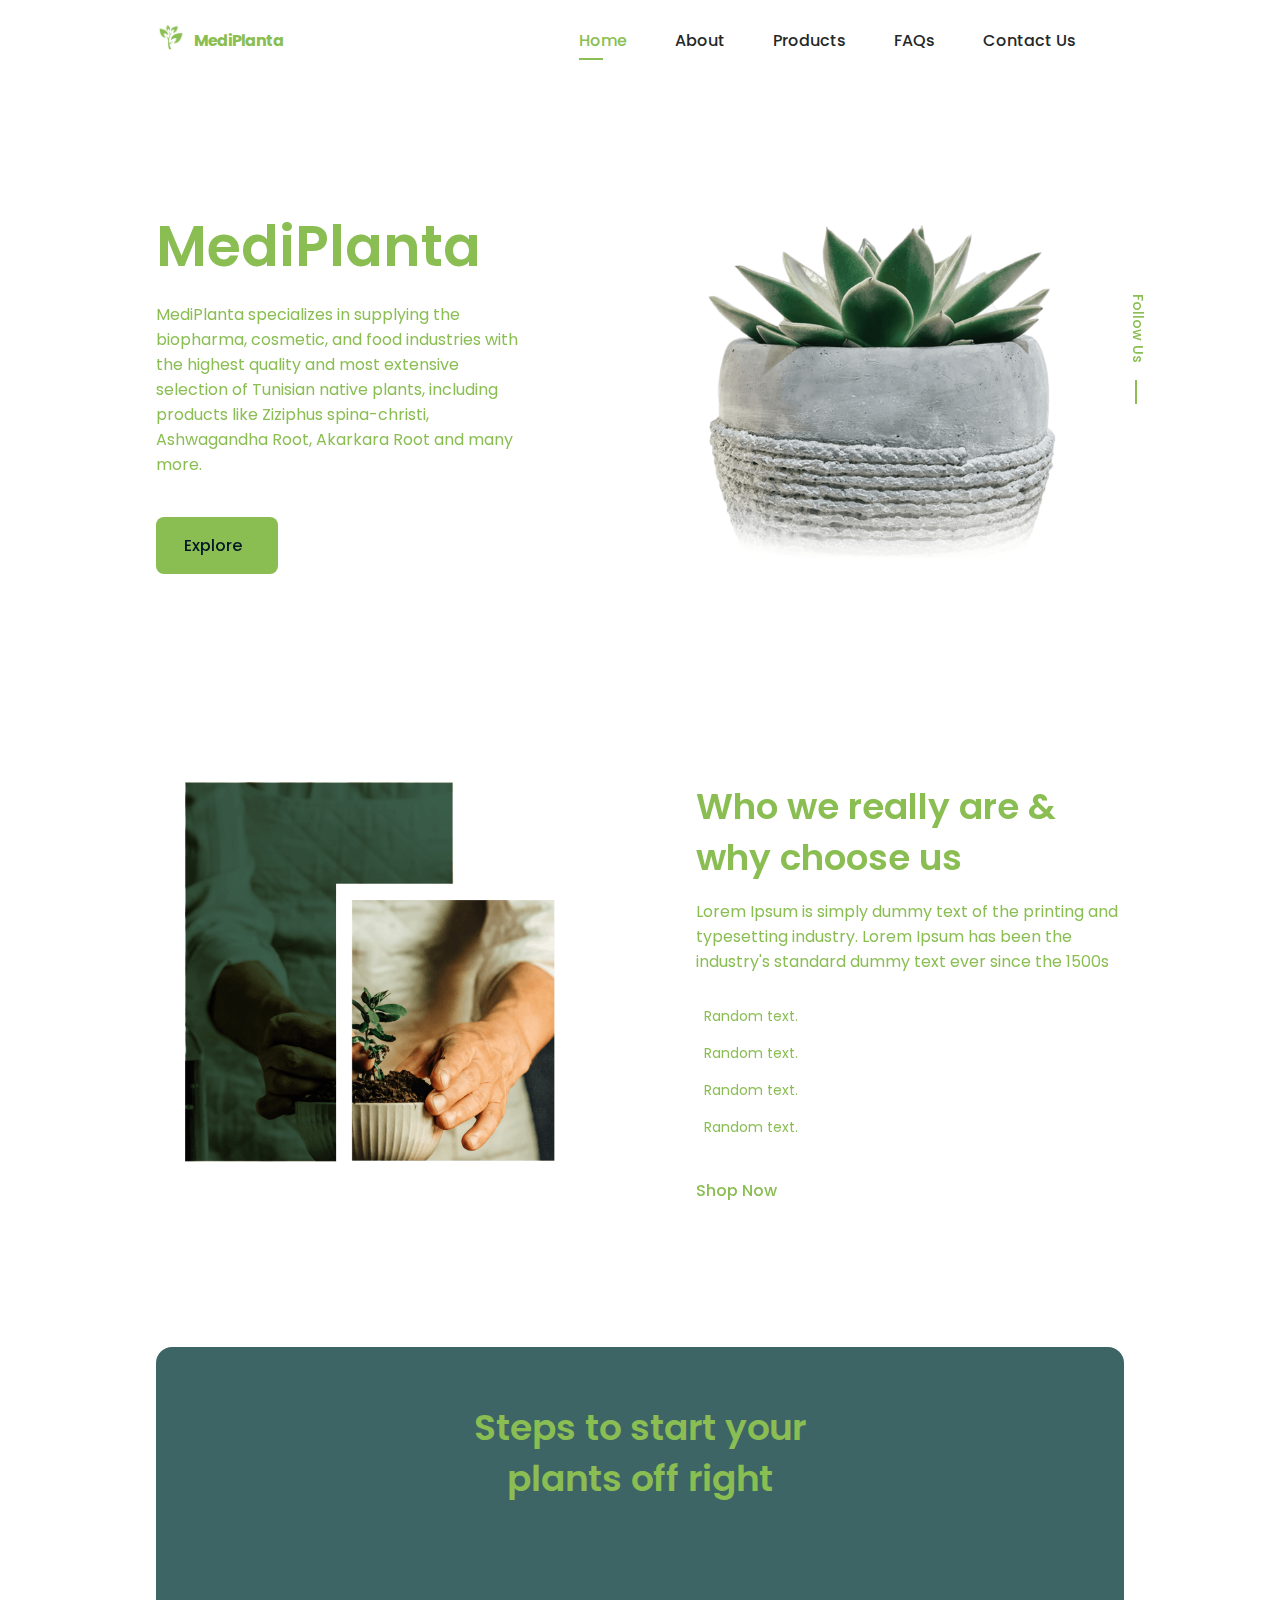
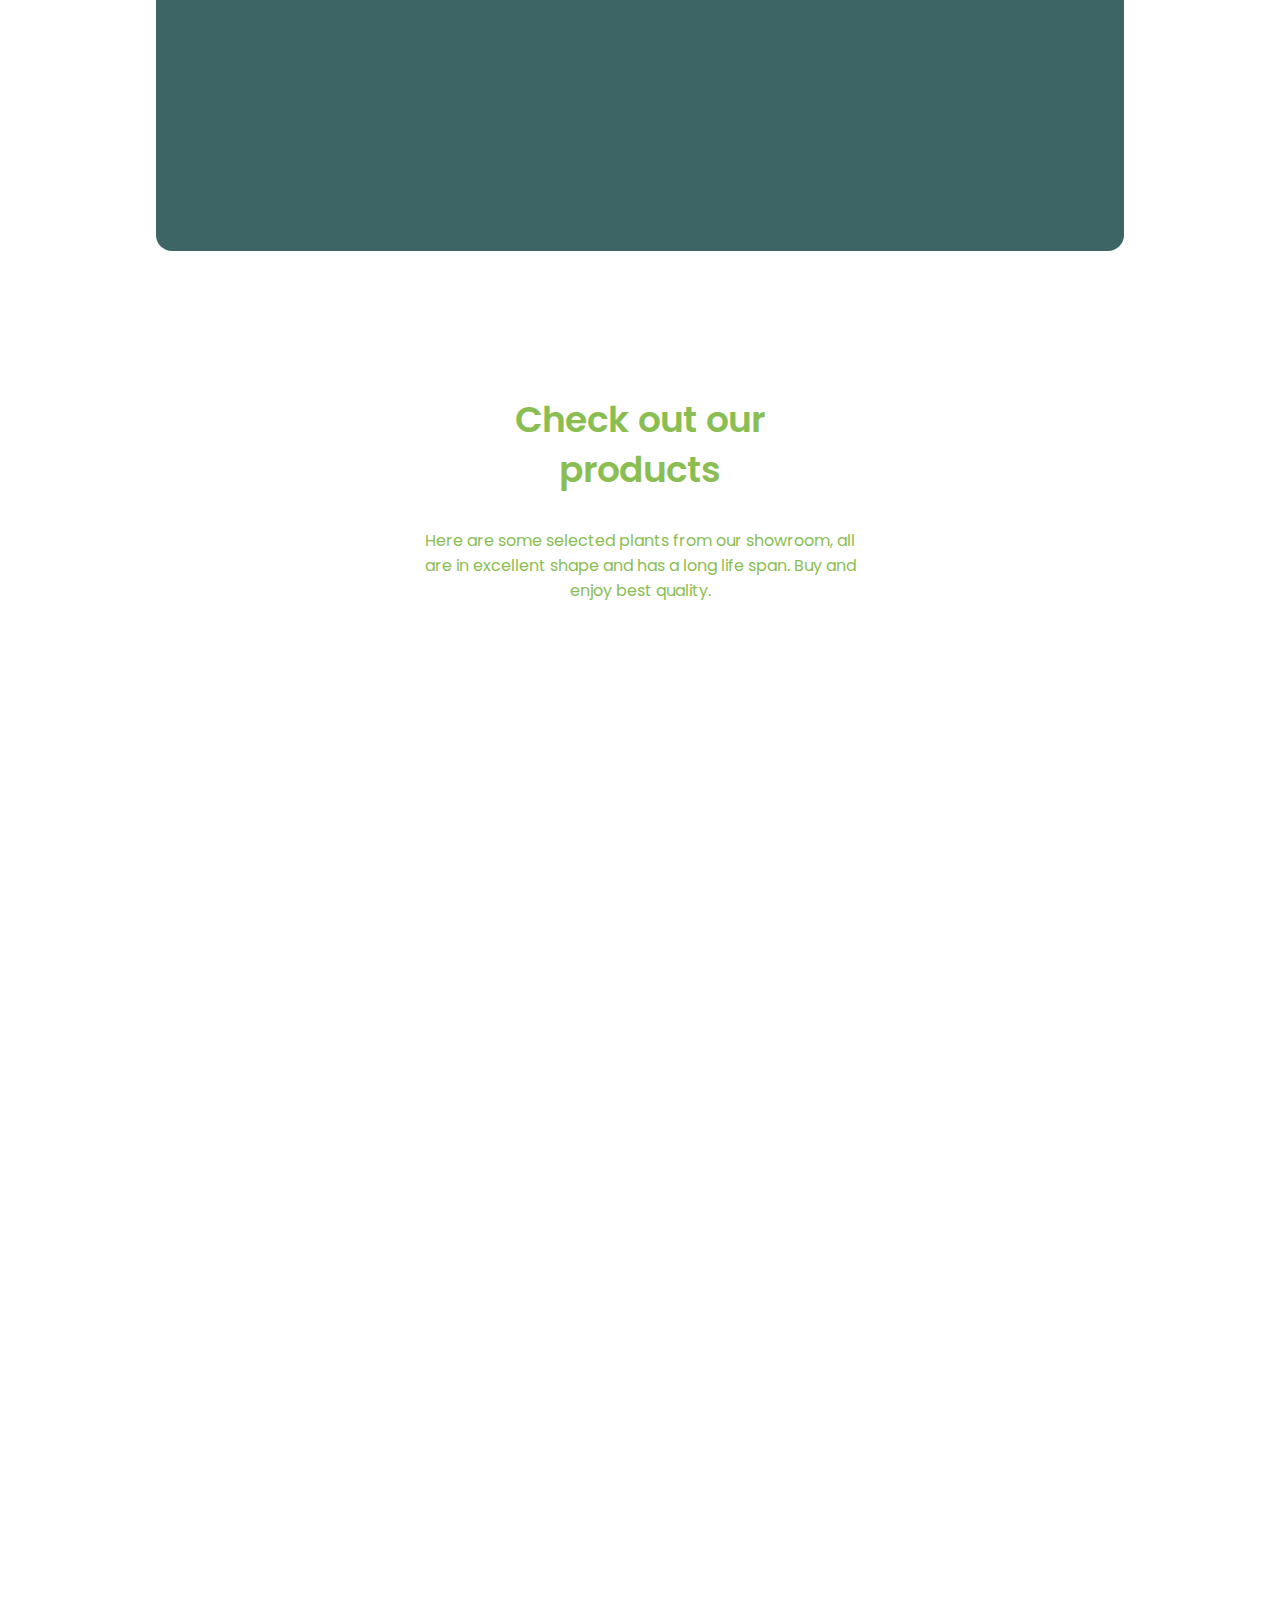
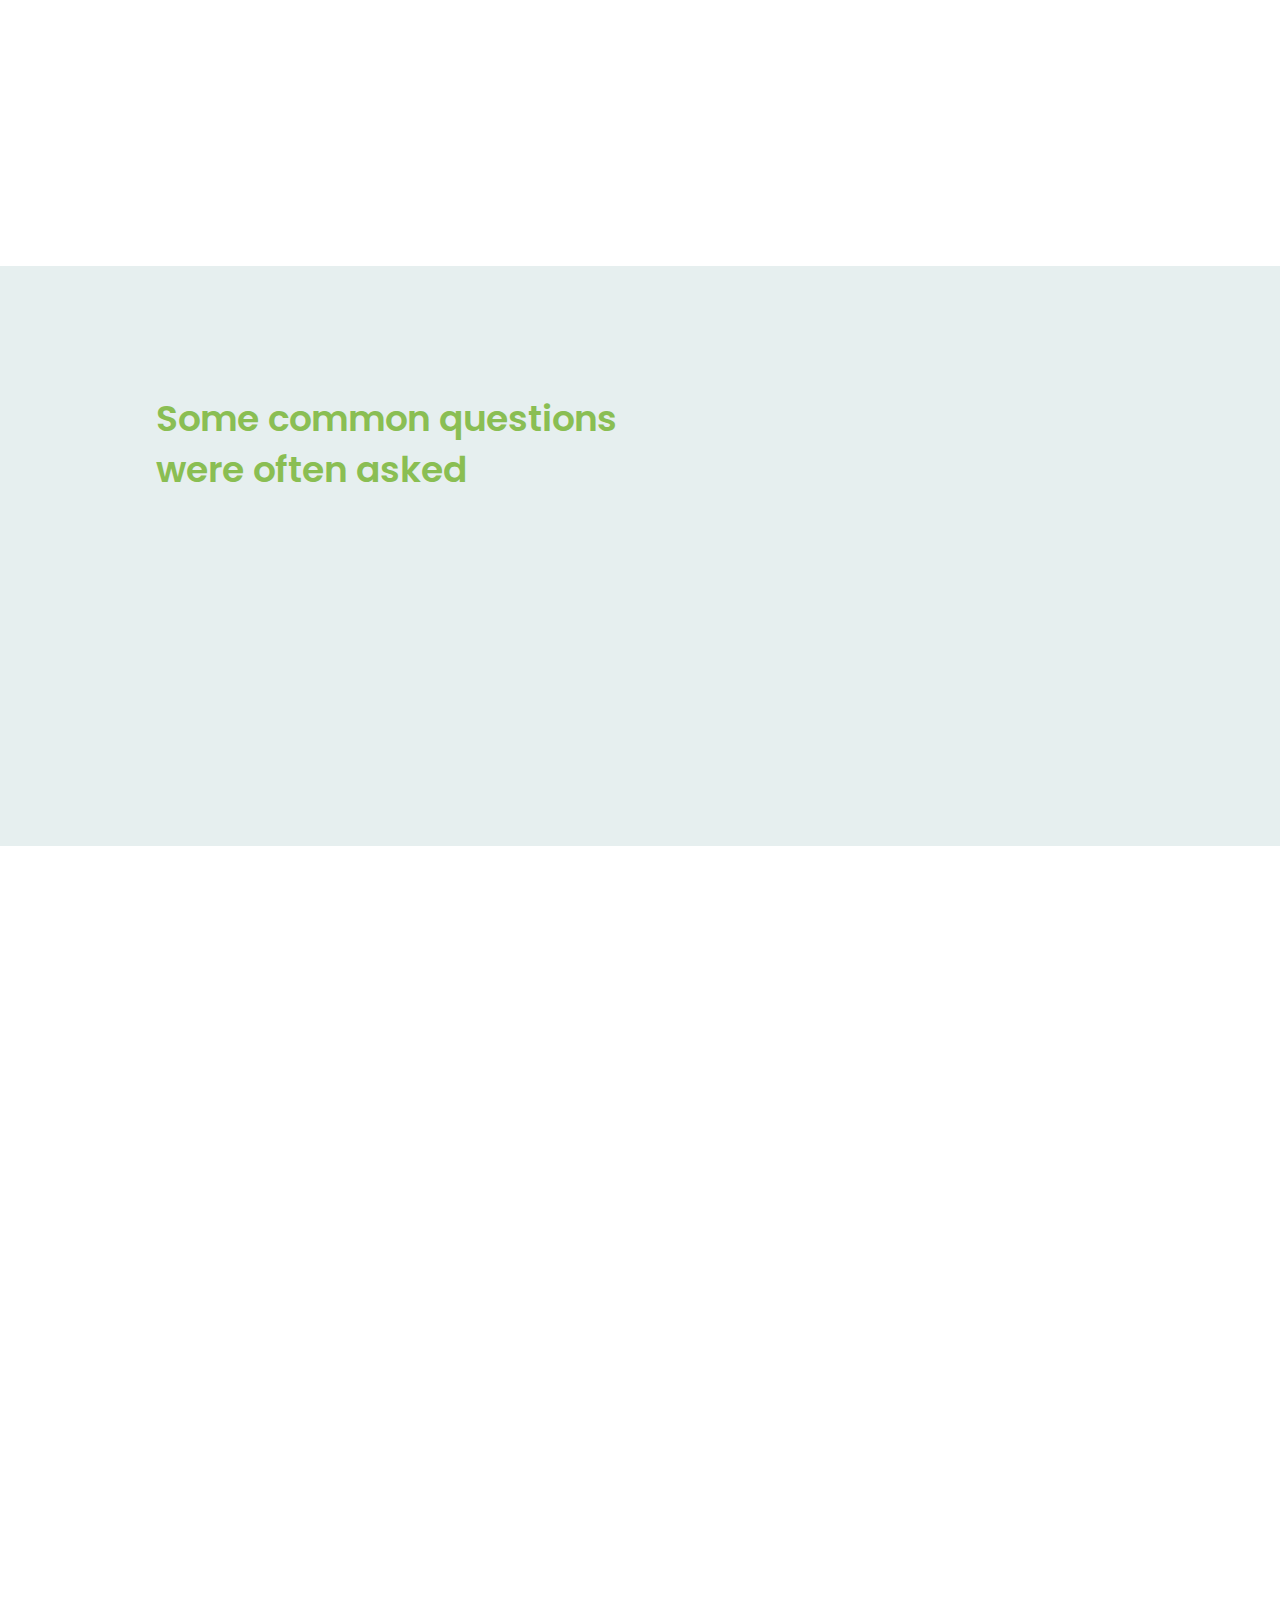
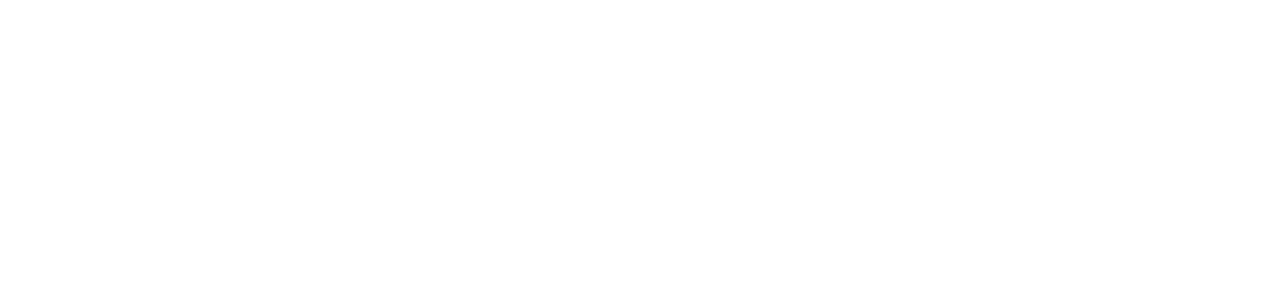
==== index.html @ a50c46ec "first commit" ====
<!DOCTYPE html>
    <html lang="en">
    <head>
        <meta charset="UTF-8">
        <meta name="viewport" content="width=device-width, initial-scale=1.0">

        <!--=============== FAVICON ===============-->
        <link rel="shortcut icon" href="assets/img/medi.png" type="image/x-icon">

        <!--=============== REMIX ICONS ===============-->
        <link href="https://cdn.jsdelivr.net/npm/remixicon@2.5.0/fonts/remixicon.css" rel="stylesheet">

        <!--=============== CSS ===============-->
        <link rel="stylesheet" href="assets/css/styles.css">

        <title>MediPlanta</title>
    </head>
    <body>
        <!--==================== HEADER ====================-->
        <header class="header" id="header">
            <nav class="nav container">
                <a href="#" class="nav__logo">
                    <i class="nav__logo-icon"> 
                        <img src="assets/img/medi.png" width="30" height="25">
                    </i>MediPlanta
                </a>

                <div class="nav__menu" id="nav-menu">
                    <ul class="nav__list">
                        <li class="nav__item">
                            <a href="#home" class="nav__link active-link">Home</a>
                        </li>
                        <li class="nav__item">
                            <a href="#about" class="nav__link">About</a>
                        </li>
                        <li class="nav__item">
                            <a href="#products" class="nav__link">Products</a>
                        </li>
                        <li class="nav__item">
                            <a href="#faqs" class="nav__link">FAQs</a>
                        </li>
                        <li class="nav__item">
                            <a href="#contact" class="nav__link">Contact Us</a>
                        </li>
                    </ul>

                    <div class="nav__close" id="nav-close">
                        <i class="ri-close-line"></i>
                    </div>
                </div>

                <div class="nav__btns">
                    <!-- Theme change button -->
                    <i class="ri-moon-line change-theme" id="theme-button"></i>

                    <div class="nav__toggle" id="nav-toggle">
                        <i class="ri-menu-line"></i>
                    </div>
                </div>
            </nav>
        </header>

        <main class="main">
            <!--==================== HOME ====================-->
            <section class="home" id="home">
                <div class="home__container container grid">
                    <img src="assets/img/home.png" alt="" class="home__img">

                    <div class="home__data">
                        <h1 class="home__title">
                            MediPlanta
                        </h1>
                        <p class="home__description">
                            MediPlanta specializes in supplying the biopharma, cosmetic, and food industries with the highest quality and most extensive selection of Tunisian native plants, including products like Ziziphus spina-christi, Ashwagandha Root, Akarkara Root and many more.
                        </p>
                        <a href="#about" class="button button--flex">
                            Explore <i class="ri-arrow-right-down-line button__icon"></i>
                        </a>
                    </div>

                    <div class="home__social">
                        <span class="home__social-follow">Follow Us</span>

                        <div class="home__social-links">
                            <a href="https://www.facebook.com/" target="_blank" class="home__social-link">
                                <i class="ri-facebook-fill"></i>
                            </a>
                            <a href="https://www.instagram.com/" target="_blank" class="home__social-link">
                                <i class="ri-instagram-line"></i>
                            </a>
                            <a href="https://twitter.com/" target="_blank" class="home__social-link">
                                <i class="ri-twitter-fill"></i>
                            </a>
                        </div>
                    </div>
                </div>
            </section>

            <!--==================== ABOUT ====================-->
            <section class="about section container" id="about">
                <div class="about__container grid">
                    <img src="assets/img/about.png" alt="" class="about__img">

                    <div class="about__data">
                        <h2 class="section__title about__title">
                            Who we really are & <br> why choose us
                        </h2>

                        <p class="about__description">
                            Lorem Ipsum is simply dummy text of the printing and typesetting industry.
                            Lorem Ipsum has been the industry's standard dummy text ever since the 1500s
                        </p>

                        <div class="about__details">
                            <p class="about__details-description">
                                <i class="ri-checkbox-fill about__details-icon"></i>
                                Random text.
                            </p>
                            <p class="about__details-description">
                                <i class="ri-checkbox-fill about__details-icon"></i>
                                Random text.
                            </p>
                            <p class="about__details-description">
                                <i class="ri-checkbox-fill about__details-icon"></i>
                                Random text.
                            </p>
                            <p class="about__details-description">
                                <i class="ri-checkbox-fill about__details-icon"></i>
                                Random text.
                            </p>
                        </div>

                        <a href="#products" class="button--link button--flex">
                            Shop Now <i class="ri-arrow-right-down-line button__icon"></i>
                        </a>
                    </div>
                </div>
            </section>

            <!--==================== STEPS ====================-->
            <section class="steps section container">
                <div class="steps__bg">
                    <h2 class="section__title-center steps__title">
                        Steps to start your <br> plants off right
                    </h2>

                    <div class="steps__container grid">
                        <div class="steps__card">
                            <div class="steps__card-number">01</div>
                            <h3 class="steps__card-title">Choose Plant</h3>
                            <p class="steps__card-description">
                                We have several varieties plants you can choose from.
                            </p>
                        </div>

                        <div class="steps__card">
                            <div class="steps__card-number">02</div>
                            <h3 class="steps__card-title">Place an order</h3>
                            <p class="steps__card-description">
                                Once your order is set, we move to the next step which is the shipping.
                            </p>
                        </div>

                        <div class="steps__card">
                            <div class="steps__card-number">03</div>
                            <h3 class="steps__card-title">Get plants delivered</h3>
                            <p class="steps__card-description">
                                Our delivery process is easy, you receive the plant direct to your door.
                            </p>
                        </div>
                    </div>
                </div>
            </section>

            <!--==================== PRODUCTS ====================-->
            <section class="product section container" id="products">
                <h2 class="section__title-center">
                    Check out our <br> products
                </h2>

                <p class="product__description">
                    Here are some selected plants from our showroom, all are in excellent 
                    shape and has a long life span. Buy and enjoy best quality.
                </p>

                <div class="product__container grid">
                    <article class="product__card">
                        <div class="product__circle"></div>

                        <img src="assets/img/1.png" alt="" class="product__img" >

                        <h3 class="product__title">Cacti Plant</h3>
                        <span class="product__price">19.99 TND</span>

                        <button class="button--flex product__button">
                            <i class="ri-shopping-bag-line"></i>
                        </button>
                    </article>

                    <article class="product__card">
                        <div class="product__circle"></div>

                        <img src="assets/img/2.png" alt="" class="product__img">

                        <h3 class="product__title">Cactus Plant</h3>
                        <span class="product__price">19.99 TND</span>

                        <button class="button--flex product__button">
                            <i class="ri-shopping-bag-line"></i>
                        </button>
                    </article>

                    <article class="product__card">
                        <div class="product__circle"></div>

                        <img src="assets/img/3.png" alt="" class="product__img">

                        <h3 class="product__title">Aloe Vera Plant</h3>
                        <span class="product__price">19.99 TND</span>

                        <button class="button--flex product__button">
                            <i class="ri-shopping-bag-line"></i>
                        </button>
                    </article>

                    <article class="product__card">
                        <div class="product__circle"></div>

                        <img src="assets/img/4.png" alt="" class="product__img">

                        <h3 class="product__title">Succulent Plant</h3>
                        <span class="product__price">19.99 TND</span>

                        <button class="button--flex product__button">
                            <i class="ri-shopping-bag-line"></i>
                        </button>
                    </article>

                    <article class="product__card">
                        <div class="product__circle"></div>

                        <img src="assets/img/5.png" alt="" class="product__img">

                        <h3 class="product__title">Succulent Plant</h3>
                        <span class="product__price">19.99 TND</span>

                        <button class="button--flex product__button">
                            <i class="ri-shopping-bag-line"></i>
                        </button>
                    </article>

                    <article class="product__card">
                        <div class="product__circle"></div>

                        <img src="assets/img/6.png" alt="" class="product__img">

                        <h3 class="product__title">Green Plant</h3>
                        <span class="product__price">19.99 TND</span>

                        <button class="button--flex product__button">
                            <i class="ri-shopping-bag-line"></i>
                        </button>
                    </article>
                    <article class="product__card">
                        <div class="product__circle"></div>

                        <img src="assets/img/7.png" alt="" class="product__img" >

                        <h3 class="product__title">Cacti Plant</h3>
                        <span class="product__price">19.99 TND</span>

                        <button class="button--flex product__button">
                            <i class="ri-shopping-bag-line"></i>
                        </button>
                    </article>

                    <article class="product__card">
                        <div class="product__circle"></div>

                        <img src="assets/img/8.png" alt="" class="product__img">

                        <h3 class="product__title">Cactus Plant</h3>
                        <span class="product__price">19.99 TND</span>

                        <button class="button--flex product__button">
                            <i class="ri-shopping-bag-line"></i>
                        </button>
                    </article>

                    <article class="product__card">
                        <div class="product__circle"></div>

                        <img src="assets/img/9.png" alt="" class="product__img">

                        <h3 class="product__title">Aloe Vera Plant</h3>
                        <span class="product__price">19.99 TND</span>

                        <button class="button--flex product__button">
                            <i class="ri-shopping-bag-line"></i>
                        </button>
                    </article>

                    <article class="product__card">
                        <div class="product__circle"></div>

                        <img src="assets/img/10.png" alt="" class="product__img">

                        <h3 class="product__title">Succulent Plant</h3>
                        <span class="product__price">19.99 TND</span>

                        <button class="button--flex product__button">
                            <i class="ri-shopping-bag-line"></i>
                        </button>
                    </article>

                    <article class="product__card">
                        <div class="product__circle"></div>

                        <img src="assets/img/11.png" alt="" class="product__img">

                        <h3 class="product__title">Succulent Plant</h3>
                        <span class="product__price">19.99 TND</span>

                        <button class="button--flex product__button">
                            <i class="ri-shopping-bag-line"></i>
                        </button>
                    </article>

                    <article class="product__card">
                        <div class="product__circle"></div>

                        <img src="assets/img/12.png" alt="" class="product__img">

                        <h3 class="product__title">Green Plant</h3>
                        <span class="product__price">19.99 TND</span>

                        <button class="button--flex product__button">
                            <i class="ri-shopping-bag-line"></i>
                        </button>
                    </article>
                </div>
            </section>

            <!--==================== QUESTIONS ====================-->
            <section class="questions section" id="faqs">
                <h2 class="section__title-center questions__title container">
                    Some common questions <br> were often asked
                </h2>

                <div class="questions__container container grid">
                    <div class="questions__group">
                        <div class="questions__item">
                            <header class="questions__header">
                                <i class="ri-add-line questions__icon"></i>
                                <h3 class="questions__item-title">
                                    My flowers are falling off or dying?
                                </h3>
                            </header>

                            <div class="questions__content">
                                <p class="questions__description">
                                    Plants are easy way to add color energy and transform your 
                                    space but which planet is for you. Choosing the right plant.
                                </p>
                            </div>
                        </div>

                        <div class="questions__item">
                            <header class="questions__header">
                                <i class="ri-add-line questions__icon"></i>
                                <h3 class="questions__item-title">
                                    What causes leaves to become pale?
                                </h3>
                            </header>

                            <div class="questions__content">
                                <p class="questions__description">
                                    Plants are easy way to add color energy and transform your 
                                    space but which planet is for you. Choosing the right plant.
                                </p>
                            </div>
                        </div>

                        <div class="questions__item">
                            <header class="questions__header">
                                <i class="ri-add-line questions__icon"></i>
                                <h3 class="questions__item-title">
                                    What causes brown crispy leaves?
                                </h3>
                            </header>

                            <div class="questions__content">
                                <p class="questions__description">
                                    Plants are easy way to add color energy and transform your 
                                    space but which planet is for you. Choosing the right plant.
                                </p>
                            </div>
                        </div>
                    </div>

                    <div class="questions__group">
                        <div class="questions__item">
                            <header class="questions__header">
                                <i class="ri-add-line questions__icon"></i>
                                <h3 class="questions__item-title">
                                    How do i choose a plant?
                                </h3>
                            </header>

                            <div class="questions__content">
                                <p class="questions__description">
                                    Plants are easy way to add color energy and transform your 
                                    space but which planet is for you. Choosing the right plant.
                                </p>
                            </div>
                        </div>

                        <div class="questions__item">
                            <header class="questions__header">
                                <i class="ri-add-line questions__icon"></i>
                                <h3 class="questions__item-title">
                                    How do I change the pots?
                                </h3>
                            </header>

                            <div class="questions__content">
                                <p class="questions__description">
                                    Plants are easy way to add color energy and transform your 
                                    space but which planet is for you. Choosing the right plant.
                                </p>
                            </div>
                        </div>

                        <div class="questions__item">
                            <header class="questions__header">
                                <i class="ri-add-line questions__icon"></i>
                                <h3 class="questions__item-title">
                                    Why are gnats flying around my plant?
                                </h3>
                            </header>

                            <div class="questions__content">
                                <p class="questions__description">
                                    Plants are easy way to add color energy and transform your 
                                    space but which planet is for you. Choosing the right plant.
                                </p>
                            </div>
                        </div>
                    </div>
                </div>
            </section>

            <!--==================== CONTACT ====================-->
            <section class="contact section container" id="contact">                
                <div class="contact__container grid">
                    <div class="contact__box">
                        <h2 class="section__title">
                            Reach out to us today <br> via any of the given <br> information
                        </h2>

                        <div class="contact__data">
                            <div class="contact__information">
                                <h3 class="contact__subtitle">Call us for instant support</h3>
                                <span class="contact__description">
                                    <i class="ri-phone-line contact__icon"></i>
                                    +49(0)1789203215
                                </span>
                            </div>

                            <div class="contact__information">
                                <h3 class="contact__subtitle">Write us by mail</h3>
                                <span class="contact__description">
                                    <i class="ri-mail-line contact__icon"></i>
                                    contact@medi-planta.com
                                </span>
                            </div>
                        </div>
                    </div>

                    <form action="" class="contact__form">
                        <div class="contact__inputs">
                            <div class="contact__content">
                                <input type="email" placeholder=" " class="contact__input">
                                <label for="" class="contact__label">Email</label>
                            </div>

                            <div class="contact__content">
                                <input type="text" placeholder=" " class="contact__input">
                                <label for="" class="contact__label">Subject</label>
                            </div>

                            <div class="contact__content contact__area">
                                <textarea name="message" placeholder=" " class="contact__input"></textarea>                              
                                <label for="" class="contact__label">Message</label>
                            </div>
                        </div>

                        <button class="button button--flex">
                            Send Message
                            <i class="ri-arrow-right-up-line button__icon"></i>
                        </button>
                    </form>
                </div>
            </section>
        </main>

        <!--==================== FOOTER ====================-->
        <footer class="footer section">
            <div class="footer__container container grid">
                <div class="footer__content">
                    <a href="#" class="footer__logo">
                        <img src="assets/img/medi.png" width="30" height="25"> MediPlanta
                    </a>

                    <h3 class="footer__title">
                        Subscribe to our newsletter <br> to stay update
                    </h3>

                    <div class="footer__subscribe">
                        <input type="email" placeholder="Enter your email" class="footer__input">

                        <button class="button button--flex footer__button">
                            Subscribe
                            <i class="ri-arrow-right-up-line button__icon"></i>
                        </button>
                    </div>
                </div>

                <div class="footer__content">
                    <h3 class="footer__title">Our Address</h3>

                    <ul class="footer__data">
                        <li class="footer__information">Tunisia - Sfax</li>
                        <li class="footer__information">Gremda Km 1 - 3032</li>
                        <li class="footer__information"></li>
                    </ul>
                </div>

                <div class="footer__content">
                    <h3 class="footer__title">Contact Us</h3>

                    <ul class="footer__data">
                        <li class="footer__information">+216 24 956 913</li>
                        
                        <div class="footer__social">
                            <a href="https://www.facebook.com/" class="footer__social-link">
                                <i class="ri-facebook-fill"></i>
                            </a>
                            <a href="https://www.instagram.com/" class="footer__social-link">
                                <i class="ri-instagram-line"></i>
                            </a>
                            <a href="https://twitter.com/" class="footer__social-link">
                                <i class="ri-twitter-fill"></i>
                            </a>
                        </div>
                    </ul>
                </div>

                <div class="footer__content">
                    <h3 class="footer__title">
                        We accept all credit cards
                    </h3>

                    <div class="footer__cards">
                        <img src="assets/img/card1.png" alt="" class="footer__card">
                        <img src="assets/img/card2.png" alt="" class="footer__card">
                        <img src="assets/img/card3.png" alt="" class="footer__card">
                        <img src="assets/img/card4.png" alt="" class="footer__card">
                    </div>
                </div>
            </div>

            <p class="footer__copy">&#169; Created By Majd Mednini |  2022 All rights reserved.</p>
        </footer>

        <!--=============== SCROLL REVEAL ===============-->
        <script src="assets/js/scrollreveal.min.js"></script>
        
        <!--=============== MAIN JS ===============-->
        <script src="assets/js/main.js"></script>
    </body>
</html>
---- assets/css/styles.css ----
/*=============== GOOGLE FONTS ===============*/
@import url('https://fonts.googleapis.com/css2?family=Poppins:wght@400;500;600;700&display=swap');

/*=============== VARIABLES CSS ===============*/
:root {
  --header-height: 3.5rem; /*56px*/

  /*========== Colors ==========*/
  /*Color mode HSL(hue, saturation, lightness)*/
  --hue: 900;
  --first-color: hsl(var(--hue), 24%, 32%);
  --first-color-alt: hsl(var(--hue), 24%, 28%);
  --first-color-light: hsl(var(--hue), 24%, 66%);
  --first-color-lighten: hsl(var(--hue), 24%, 92%);
  --title-color: hsl(var(--hue), 4%, 15%);
  --text-color: hsl(var(--hue), 4%, 35%);
  --text-color-light: hsl(var(--hue), 4%, 55%);
  --body-color: hsl(var(--hue), 0%, 100%);
  --container-color: #FFF;

  /*========== Font and typography ==========*/
  /*.5rem = 8px | 1rem = 16px ...*/
  --body-font: 'Poppins', sans-serif;
  --big-font-size: 2rem;
  --h1-font-size: 1.5rem;
  --h2-font-size: 1.25rem;
  --h3-font-size: 1rem;
  --normal-font-size: .938rem;
  --small-font-size: .813rem;
  --smaller-font-size: .75rem;

  /*========== Font weight ==========*/
  --font-medium: 500;
  --font-semi-bold: 600;

  /*========== Margenes Bottom ==========*/
  /*.5rem = 8px | 1rem = 16px ...*/
  --mb-0-5: .5rem;
  --mb-0-75: .75rem;
  --mb-1: 1rem;
  --mb-1-5: 1.5rem;
  --mb-2: 2rem;
  --mb-2-5: 2.5rem;

  /*========== z index ==========*/
  --z-tooltip: 10;
  --z-fixed: 100;
}

/* Responsive typography */
@media screen and (min-width: 968px) {
  :root {
    --big-font-size: 3.5rem;
    --h1-font-size: 2.25rem;
    --h2-font-size: 1.5rem;
    --h3-font-size: 1.25rem;
    --normal-font-size: 1rem;
    --small-font-size: .875rem;
    --smaller-font-size: .813rem;
  }
}

/*=============== BASE ===============*/
*{
  box-sizing: border-box;
  padding: 0;
  margin: 0;
}

html{
  scroll-behavior: smooth;
}

body,
button,
input,
textarea{
  font-family: var(--body-font);
  font-size: var(--normal-font-size);
}

body{
  margin: var(--header-height) 0 0 0;
  background-color: var(--body-color);
  color: #8ABE53;
  transition: .4s; /*For animation dark mode*/
}

button{
  cursor: pointer;
  border: none;
  outline: none;
}

h1,h2,h3{
  color: #8ABE53;
  font-weight: var(--font-semi-bold);
}

ul{
  list-style: none;
}

a{
  text-decoration: none;
}

img{
  max-width: 100%;
  height: auto;
}

/*=============== THEME ===============*/
/*========== Variables Dark theme ==========*/
body.dark-theme{
  --first-color-dark: hsl(var(--hue), 8%, 20%);
  --title-color: #8ABE53;
  --text-color: #8ABE53;
  --body-color: #051726;
  --container-color: #051726;
}

/*========== Button Dark/Light ==========*/
.change-theme{
  color: var(--title-color);
  font-size: 1.15rem;
  cursor: pointer;
}

.nav__btns{
  display: inline-flex;
  align-items: center;
  column-gap: 1rem;
}

/*========== 
Color changes in some parts of 
the website, in dark theme 
==========*/

.dark-theme .steps__bg,
.dark-theme .questions{
  background-color: #102537;
}

.dark-theme .product__circle,
.dark-theme .footer__subscribe{
  background-color: #102537;
}

.dark-theme .scroll-header{
  box-shadow: 0 1px 4px #102537;
}

/*=============== REUSABLE CSS CLASSES ===============*/
.section{
  padding: 5.5rem 0 1rem;
}

.section__title,
.section__title-center{
  font-size: var(--h2-font-size);
  margin-bottom: var(--mb-2);
  line-height: 140%;
}

.section__title-center{
  text-align: center;
}

.container{
  max-width: 968px;
  margin-left: var(--mb-1-5);
  margin-right: var(--mb-1-5);
}

.grid{
  display: grid;
}

.main{
  overflow: hidden; /*For animation*/
}

/*=============== HEADER ===============*/
.header{
  width: 100%;
  background-color: var(--body-color);
  position: fixed;
  top: 0;
  left: 0;
  z-index: var(--z-fixed);
  transition: .4s; /*For animation dark mode*/
}

/*=============== NAV ===============*/
.nav{
  height: var(--header-height);
  display: flex;
  justify-content: space-between;
  align-items: center;
}

.nav__logo,
.nav__toggle,
.nav__close{
  color: #8ABE53;
}

.nav__logo{
  text-transform: none;
  font-weight: 700;
  letter-spacing: -1px;
  display: inline-flex;
  align-items: center;
  column-gap: .5rem;
  transition: .3s;
}

.nav__logo-icon{
  font-size: 1.15rem;
  color: var(--first-color);
}

.nav__logo:hover{
  color: var(--first-color);
}

.nav__toggle{
  display: inline-flex;
  font-size: 1.25rem;
  cursor: pointer;
}

@media screen and (max-width: 767px){
  .nav__menu{
    position: fixed;
    background-color: var(--container-color);
    width: 80%;
    height: 100%;
    top: 0;
    right: -100%;
    box-shadow: -2px 0 4px hsla(var(--hue), 24%, 15%, .1);
    padding: 4rem 0 0 3rem;
    border-radius: 1rem 0 0 1rem;
    transition: .3s;
    z-index: var(--z-fixed);
  }
}

.nav__close{
  font-size: 1.5rem;
  position: absolute;
  top: 1rem;
  right: 1.25rem;
  cursor: pointer;
}

.nav__list{
  display: flex;
  flex-direction: column;
  row-gap: 1.5rem;
}

.nav__link{
  color: var(--title-color);
  font-weight: var(--font-medium);
  transition: .3s;
}

.nav__link:hover{
  color: var(--first-color);
}

/* Show menu */
.show-menu{
  right: 0;
}

/* Change background header */
.scroll-header{
  box-shadow: 0 1px 4px hsla(var(--hue), 4%, 15%, .1);
}

/* Active link */
.active-link{
  position: relative;
  color: #8ABE53;
}

.active-link::after{
  content: '';
  position: absolute;
  bottom: -.5rem;
  left: 0;
  width: 50%;
  height: 2px;
  background-color: #8ABE53;
}

/*=============== HOME ===============*/
.home{
  padding: 3.5rem 0 2rem;
}

.home__container{
  position: relative;
  row-gap: 2rem;
}

.home__img{
  width: 200px;
  justify-self: center;
}

.home__title{
  font-size: var(--big-font-size);
  line-height: 140%;
  margin-bottom: var(--mb-1);
}

.home__description{
  margin-bottom: var(--mb-2-5);
}

.home__social{
  position: absolute;
  top: 2rem;
  right: -1rem;
  display: grid;
  justify-items: center;
  row-gap: 3.5rem;
}

.home__social-follow{
  font-weight: var(--font-medium);
  font-size: var(--smaller-font-size);
  color: #8ABE53;
  position: relative;
  transform: rotate(90deg);
}

.home__social-follow::after{
  content: '';
  position: absolute;
  width: 1rem;
  height: 2px;
  background-color: #8ABE53;
  right: -45%;
  top: 50%;
}

.home__social-links{
  display: inline-flex;
  flex-direction: column;
  row-gap: .25rem;
}

.home__social-link{
  font-size: 1rem;
  color: #8ABE53;
  transition: .3s;
}

.home__social-link:hover{
  transform: translateX(.25rem);
}

/*=============== BUTTONS ===============*/
.button{
  display: inline-block;
  background-color: #8ABE53;
  color: #051726;
  padding: 1rem 1.75rem;
  border-radius: .5rem;
  font-weight: var(--font-medium);
  transition: .3s;
}

.button:hover{
  background-color: var(--first-color-alt);
}

.button__icon{
  transition: .3s;
}

.button:hover .button__icon{
  transform: translateX(.25rem);
}

.button--flex{
  display: inline-flex;
  align-items: center;
  column-gap: .5rem;
}

.button--link{
  color: #8ABE53;
  font-weight: var(--font-medium);
}

.button--link:hover .button__icon{
  transform: translateX(.25rem);
}

/*=============== ABOUT ===============*/
.about__container{
  row-gap: 2rem;
}

.about__img{
  width: 280px;
  justify-self: center;
}

.about__title{
  margin-bottom: var(--mb-1);
}

.about__description{
  margin-bottom: var(--mb-2);
}

.about__details{
  display: grid;
  row-gap: 1rem;
  margin-bottom: var(--mb-2-5);
}

.about__details-description{
  display: inline-flex;
  column-gap: .5rem;
  font-size: var(--small-font-size);
}

.about__details-icon{
  font-size: 1rem;
  color: #8ABE53;
  margin-top: .15rem;
}

/*=============== STEPS ===============*/
.steps__bg{
  background-color: var(--first-color);
  padding: 3rem 2rem 2rem;
  border-radius: 1rem;
}

.steps__container{
  gap: 2rem;
  padding-top: 1rem;
}

.steps__title{
  color: #8ABE53;
}

.steps__card{
  background-color: var(--container-color);
  padding: 2.5rem 3rem 2rem 1.5rem;
  border-radius: 1rem;
}

.steps__card-number{
  display: inline-block;
  background-color: #8ABE53;
  color: #FFF;
  padding: .5rem .75rem;
  border-radius: .25rem;
  font-size: var(--h2-font-size);
  margin-bottom: var(--mb-1-5);
  transition: .3s;
}

.steps__card-title{
  font-size: var(--h3-font-size);
  margin-bottom: var(--mb-0-5);
}

.steps__card-description{
  font-size: var(--small-font-size);
}

.steps__card:hover .steps__card-number{
  transform: translateY(-.25rem);
}

/*=============== PRODUCTS ===============*/
.product__description{
  text-align: center;
}

.product__container{
  padding: 3rem 0;
  grid-template-columns: repeat(2, 1fr);
  gap: 2.5rem 3rem;
}

.product__card{
  display: grid;
  position: relative;
}

.product__img{
  position: relative;
  justify-self: center;
  margin-bottom: var(--mb-0-75);
  transition: .3s;
}

.product__title,
.product__price{
  font-size: var(--small-font-size);
  font-weight: var(--font-semi-bold);
  color: var(--title-color);
}

.product__title{
  margin-bottom: .25rem;
}

.product__button{
  position: absolute;
  right: 0;
  bottom: 0;
  background-color: var(--first-color);
  color: #FFF;
  padding: .25rem;
  border-radius: .35rem;
  font-size: 1.15rem;
}

.product__button:hover{
  background-color: var(--first-color-alt);
}

.product__circle{
  width: 90px;
  height: 90px;
  background-color: var(--first-color-lighten);
  border-radius: 50%;
  position: absolute;
  top: 18%;
  left: 5%;
}
.product__img{
  height: 90%;
}
.product__card:hover .product__img{
  transform: translateY(-.5rem);
}

/*=============== QUESTIONS ===============*/
.questions{
  background-color: var(--first-color-lighten);
}

.questions__container{
  gap: 1.5rem;
  padding: 1.5rem 0;
}

.questions__group{
  display: grid;
  row-gap: 1.5rem;
}

.questions__item{
  background-color: var(--container-color);
  border-radius: .25rem;
}

.questions__item-title{
  font-size: var(--small-font-size);
  font-weight: var(--font-medium);
}

.questions__icon{
  font-size: 1.25rem;
  color: var(--title-color);
}

.questions__description{
  font-size: var(--smaller-font-size);
  padding: 0 1.25rem 1.25rem 2.5rem;
}

.questions__header{
  display: flex;
  align-items: center;
  column-gap: .5rem;
  padding: .75rem .5rem;
  cursor: pointer;
}

.questions__content{
  overflow: hidden;
  height: 0;
}

.questions__item,
.questions__header,
.questions__item-title,
.questions__icon,
.questions__description,
.questions__content{
  transition: .3s;
}

.questions__item:hover{
  box-shadow: 0 2px 8px hsla(var(--hue), 4%, 15%, .15);
}

/*Rotate icon, change color of titles and background*/
.accordion-open .questions__header,
.accordion-open .questions__content{
  background-color: var(--first-color);
}

.accordion-open .questions__item-title,
.accordion-open .questions__description,
.accordion-open .questions__icon{
  color: #FFF;
}

.accordion-open .questions__icon{
  transform: rotate(45deg);
}

/*=============== CONTACT ===============*/
.contact__container{
  row-gap: 3.5rem;
}

.contact__data{
  display: grid;
  row-gap: 2rem;
}

.contact__subtitle{
  font-size: var(--normal-font-size);
  font-weight: var(--font-medium);
  color: var(--text-color);
  margin-bottom: var(--mb-0-5);
}

.contact__description{
  display: inline-flex;
  align-items: center;
  column-gap: .5rem;
  color: var(--title-color);
  font-weight: var(--font-medium);
}

.contact__icon{
  font-size: 1.25rem;
}

.contact__inputs{
  display: grid;
  row-gap: 2rem;
  margin-bottom: var(--mb-2-5);
}

.contact__content{
  position: relative;
  height: 3rem;
  border-bottom: 1px solid var(--text-color-light);
}

.contact__input{
  position: absolute;
  top: 0;
  left: 0;
  width: 100%;
  height: 100%;
  padding: 1rem 1rem 1rem 0;
  background: none;

  color: var(--text-color);

  
  border: none;
  outline: none;
  z-index: 1;
}

.contact__label{
  position: absolute;
  top: .75rem;
  width: 100%;
  font-size: var(--small-font-size);
  color: var(--text-color-light);
  transition: .3s;
}

.contact__area{
  height: 7rem;
}

.contact__area textarea{
  resize: none;
}

/*Input focus move up label*/
.contact__input:focus + .contact__label{
  top: -.75rem;
  left: 0;
  font-size: var(--smaller-font-size);
  z-index: 10;
}

/*Input focus sticky top label*/
.contact__input:not(:placeholder-shown).contact__input:not(:focus) + .contact__label{
  top: -.75rem;
  font-size: var(--smaller-font-size);
  z-index: 10;
}

/*=============== FOOTER ===============*/
.footer__container{
  row-gap: 3rem;
}

.footer__logo{
  display: inline-flex;
  align-items: center;
  column-gap: .5rem;
  color: var(--title-color);
  text-transform: none;
  font-weight: 700;
  letter-spacing: -1px;
  margin-bottom: var(--mb-2-5);
  transition: .3s;
}

.footer__logo-icon{
  font-size: 1.15rem;
  color: var(--first-color);
}

.footer__logo:hover{
  color: var(--first-color);
}

.footer__title{
  font-size: var(--h3-font-size);
  margin-bottom: var(--mb-1-5);
}

.footer__subscribe{
  background-color: var(--first-color-lighten);
  padding: .75rem;
  display: flex;
  justify-content: space-between;
  border-radius: .5rem;
}

.footer__input{
  width: 70%;
  padding: 0 .5rem;
  background: none;
  color: var(--text-color);
  border: none;
  outline: none;
}

.footer__button{
  padding: 1rem;
}

.footer__data{
  display: grid;
  row-gap: .75rem;
}

.footer__information{
  font-size: var(--small-font-size);
}

.footer__social{
  display: inline-flex;
  column-gap: .75rem;
}

.footer__social-link{
  font-size: 1rem;
  color: var(--text-color);
  transition: .3s;
}

.footer__social-link:hover{
  transform: translateY(-.25rem);
}

.footer__cards{
  display: inline-flex;
  align-items: center;
  column-gap: .5rem;
}
.footer__card{
  width: 35px;
}

.footer__copy{
  text-align: center;
  font-size: var(--smaller-font-size);
  color: var(--text-color-light);
  margin: 5rem 0 1rem;
}

/*=============== SCROLL UP ===============*/
.scrollup{
  position: fixed;
  background-color: var(--first-color);
  right: 1rem;
  bottom: -30%;
  display: inline-flex;
  padding: .5rem;
  border-radius: .25rem;
  z-index: var(--z-tooltip);
  opacity: .8;
  transition: .4s;
}

.scrollup__icon{
  font-size: 1rem;
  color: #FFF;
}

.scrollup:hover{
  background-color: var(--first-color-alt);
  opacity: 1;
}

/* Show Scroll Up*/
.show-scroll{
  bottom: 3rem;
}

/*=============== SCROLL BAR ===============*/
::-webkit-scrollbar{
  width: .6rem;
  background: hsl(var(--hue), 4%, 53%);
}

::-webkit-scrollbar-thumb{
  background: hsl(var(--hue), 4%, 29%);
  border-radius: .5rem;
}

/*=============== BREAKPOINTS ===============*/
/* For small devices */
@media screen and (max-width: 320px){
  .container{
    margin-left: var(--mb-1);
    margin-right: var(--mb-1);
  }

  .home__img{
    width: 180px;
  }
  .home__title{
    font-size: var(--h1-font-size);
  }

  .steps__bg{
    padding: 2rem 1rem;
  }
  .steps__card{
    padding: 1.5rem;
  }

  .product__container{
    grid-template-columns: .6fr;
    justify-content: center;
  }
}

/* For medium devices */
@media screen and (min-width: 576px){
  .steps__container{
    grid-template-columns: repeat(2, 1fr);
  }

  .product__description{
    padding: 0 4rem;
  }
  .product__container{
    grid-template-columns: repeat(2, 170px);
    justify-content: center;
    column-gap: 5rem;
  }

  .footer__subscribe{
    width: 400px;
  }
}

@media screen and (min-width: 767px){
  body{
    margin: 0;
  }

  .nav{
    height: calc(var(--header-height) + 1.5rem);
    column-gap: 3rem;
  }
  .nav__toggle,
  .nav__close{
    display: none;
  }
  .nav__list{
    flex-direction: row;
    column-gap: 3rem;
  }
  .nav__menu{
    margin-left: auto;
  }

  .home__container,
  .about__container,
  .questions__container,
  .contact__container,
  .footer__container{
    grid-template-columns: repeat(2, 1fr);
  }
  
  .home{
    padding: 10rem 0 5rem;
  }
  .home__container{
    align-items: center;
  }
  .home__img{
    width: 280px;
    order: 1;
  }
  .home__social{
    top: 30%;
  }

  .questions__container{
    align-items: flex-start;
  }

  .footer__container{
    column-gap: 3rem;
  }
  .footer__subscribe{
    width: initial;
  }
}

/* For large devices */
@media screen and (min-width: 992px){
  .container{
    margin-left: auto;
    margin-right: auto;
  }

  .section{
    padding: 8rem 0 1rem;
  }
  .section__title,
  .section__title-center{
    font-size: var(--h1-font-size);
  }

  .home{
    padding: 13rem 0 5rem;
  }
  .home__img{
    width: 350px;
  }
  .home__description{
    padding-right: 7rem;
  }

  .about__img{
    width: 380px;
  }

  .steps__container{
    grid-template-columns: repeat(3, 1fr);
  }
  .steps__bg{
    padding: 3.5rem 2.5rem;
  }
  .steps__card-title{
    font-size: var(--normal-font-size);
  }

  .product__description{
    padding: 0 16rem;
  }
  .product__container{
    padding: 4rem 0;
    grid-template-columns: repeat(3, 185px);
    gap: 4rem 6rem;
  }

  .product__circle{
    width: 110px;
    height: 110px;
  }
  .product__title,
  .product__price{
    font-size: var(--normal-font-size);
  }

  .questions__container{
    padding: 1rem 0 4rem;
  }
  .questions__title{
    text-align: initial;
  }
  .questions__group{
    row-gap: 2rem;
  }
  .questions__header{
    padding: 1rem;
  }
  .questions__description{
    padding: 0 3.5rem 2.25rem 2.75rem;
  }

  .footer__logo{
    font-size: var(--h3-font-size);
  }
  .footer__container{
    grid-template-columns: 1fr .5fr .5fr .5fr;
  }
  .footer__copy{
    margin: 7rem 0 2rem;
  }
}

@media screen and (min-width: 1200px){
  .home__social{
    right: -3rem;
    row-gap: 4.5rem;
  }
  .home__social-follow{
    font-size: var(--small-font-size);
  }
  .home__social-follow::after{
    width: 1.5rem;
    right: -60%;
  }
  .home__social-link{
    font-size: 1.15rem;
  }

  .about__container{
    column-gap: 7rem;
  }

  .scrollup{
    right: 3rem;
  }
}
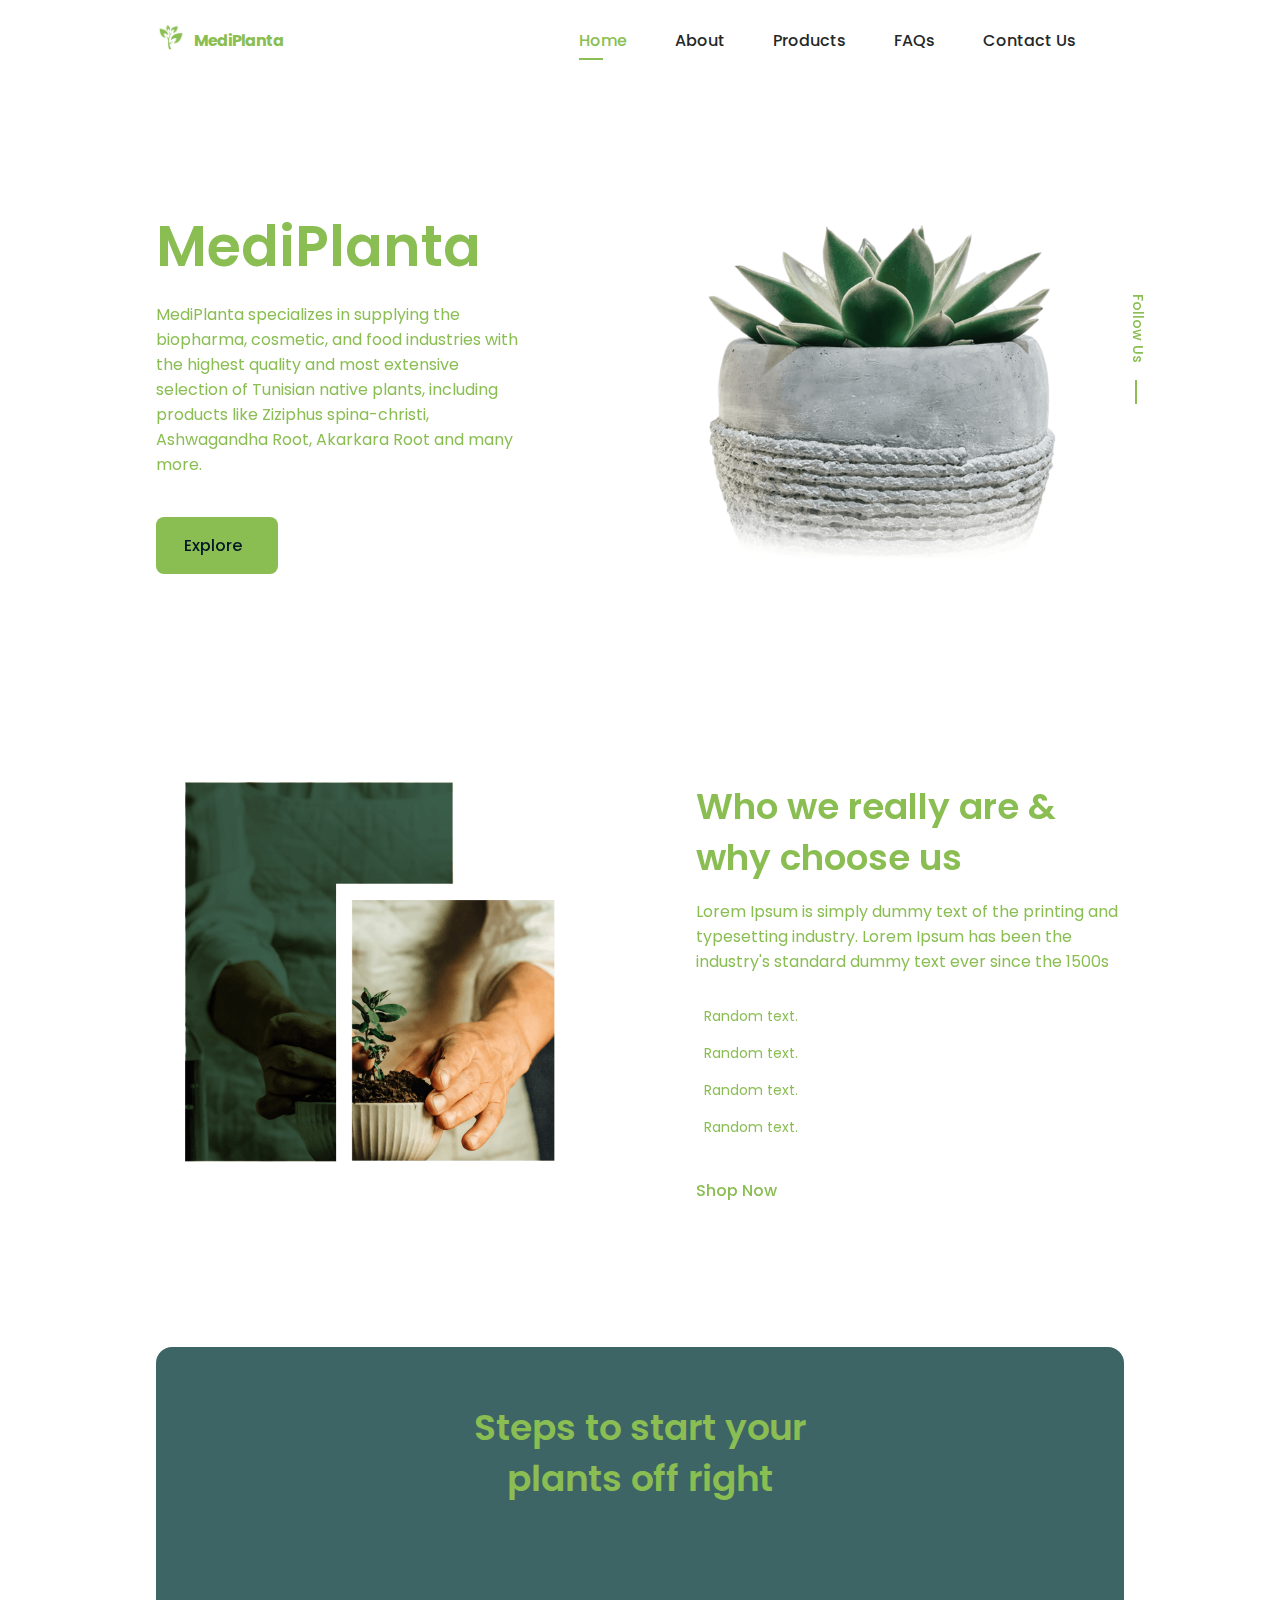
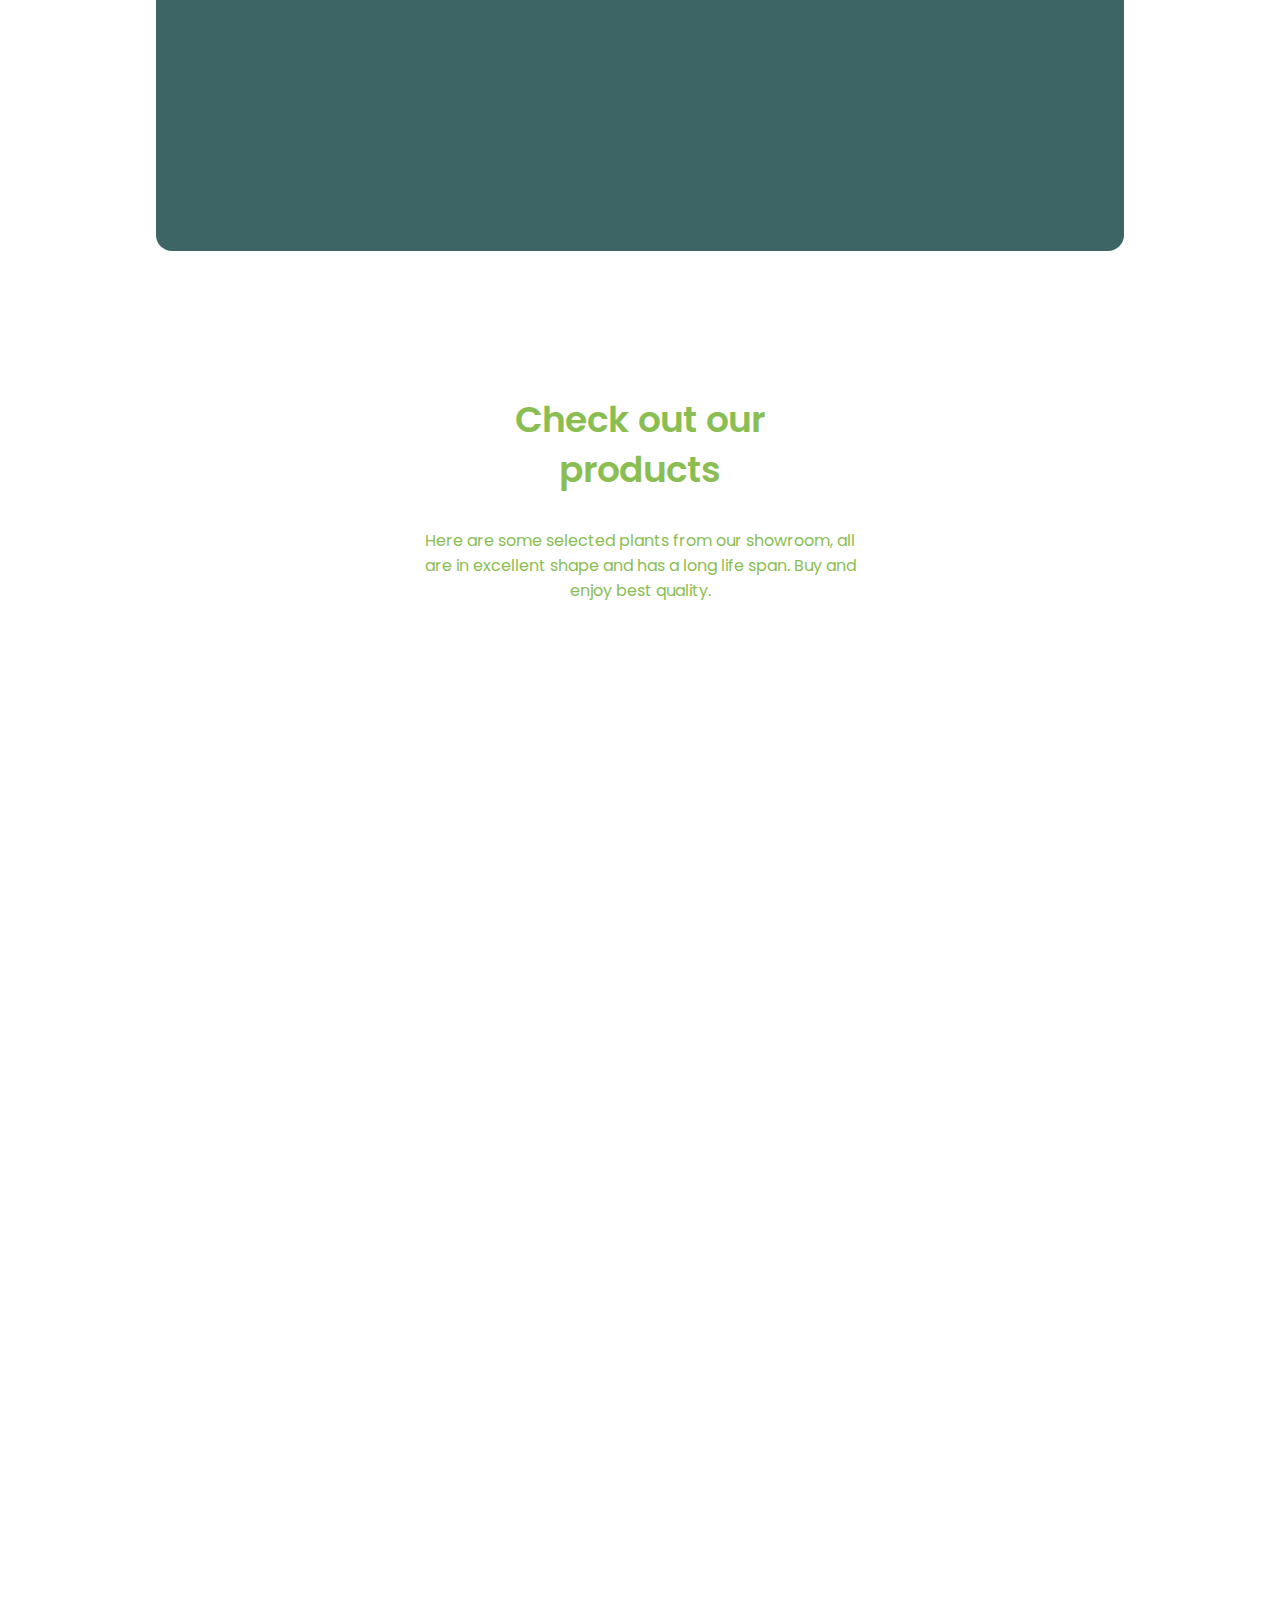
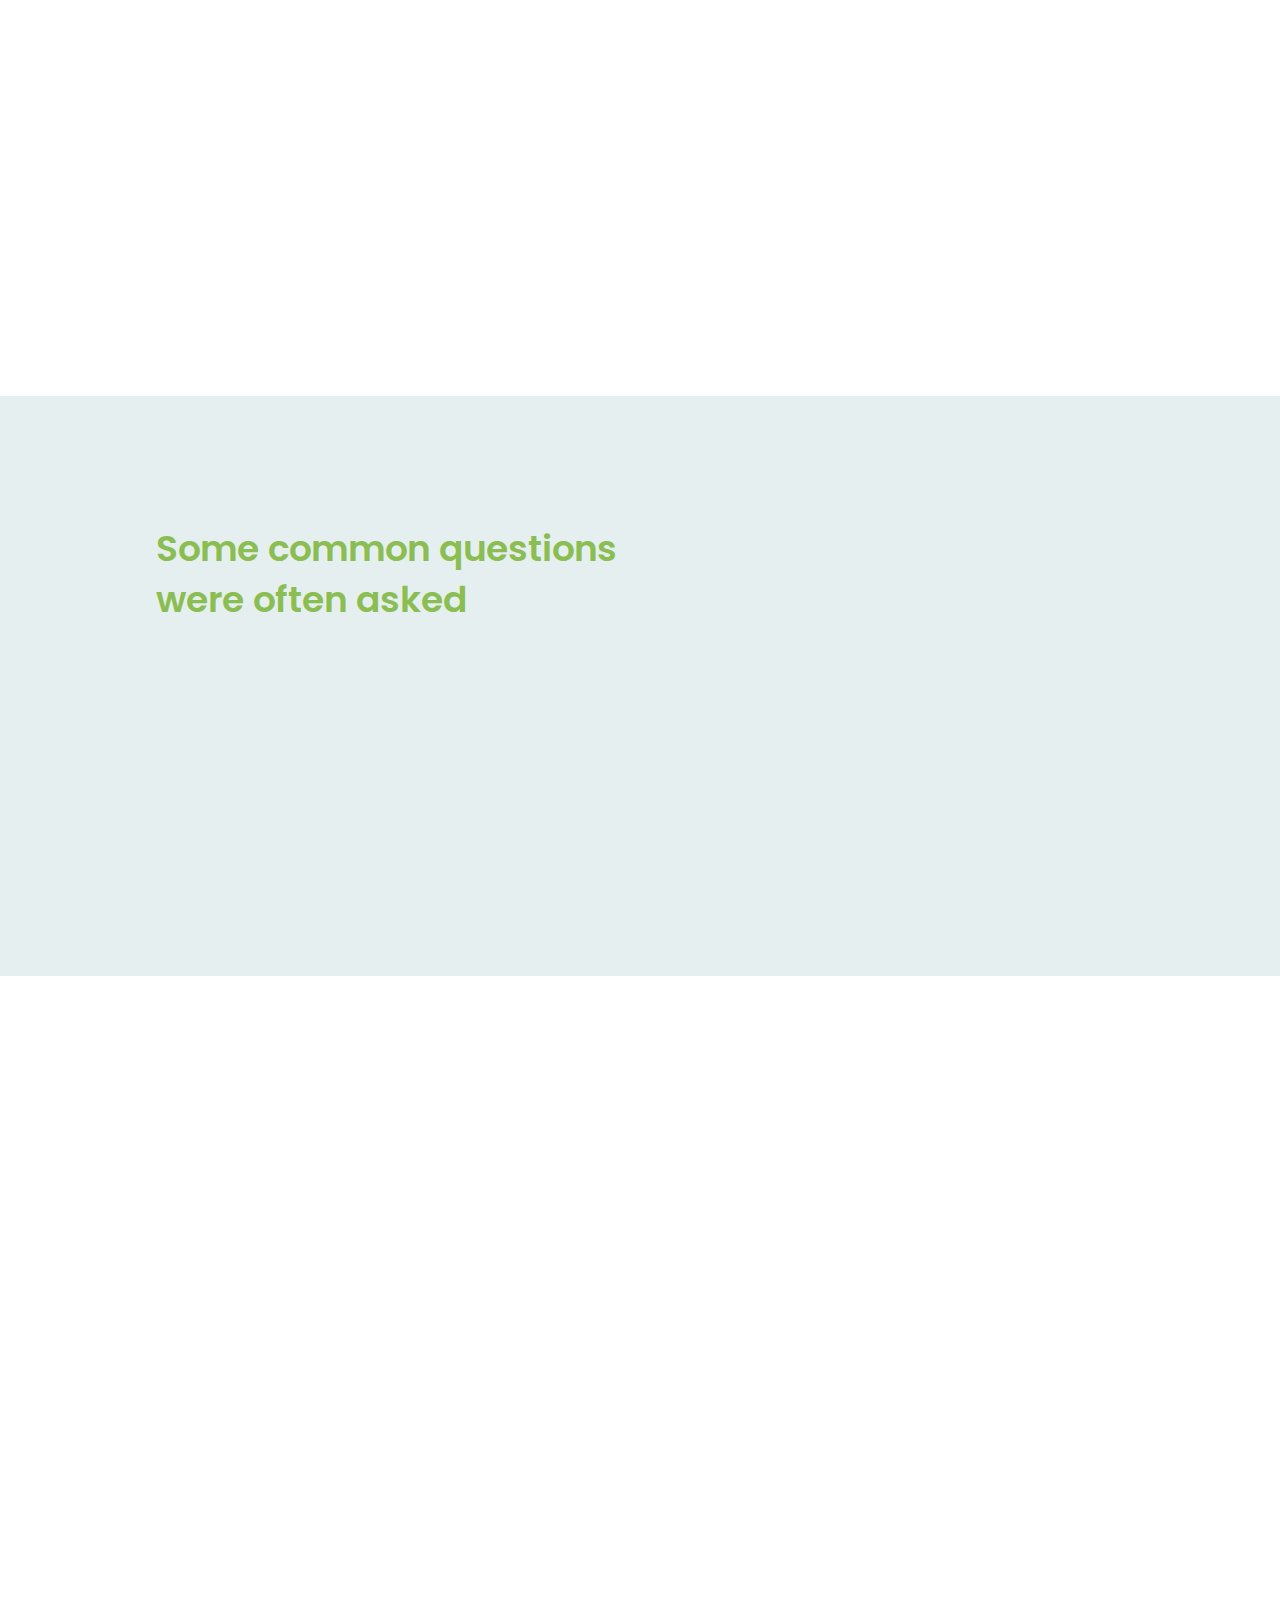
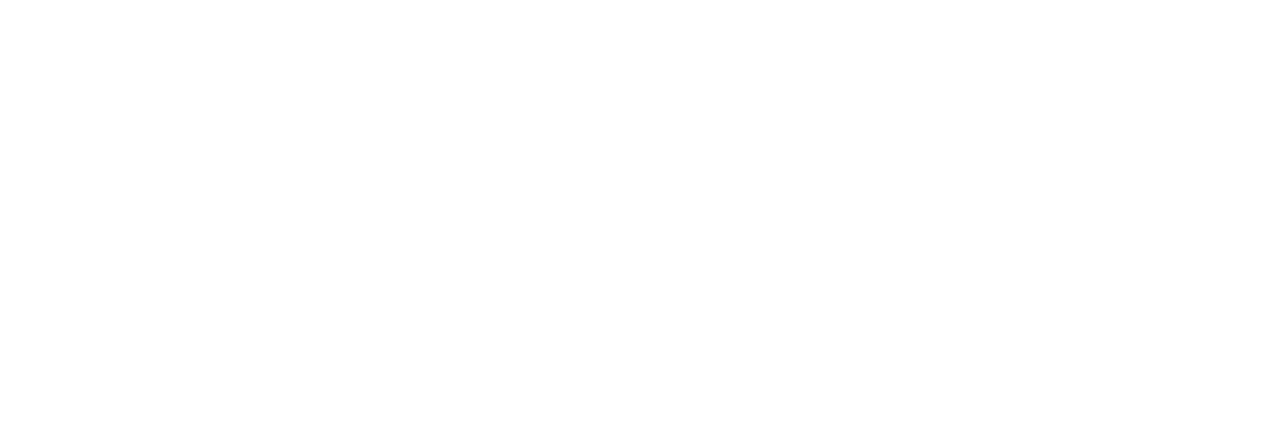
==== commit 5c276a50: "add 13 articles" ====
--- a/index.html
+++ b/index.html
@@ -338,6 +338,19 @@
                             <i class="ri-shopping-bag-line"></i>
                         </button>
                     </article>
+
+                    <article class="product__card">
+                        <div class="product__circle"></div>
+
+                        <img src="assets/img/13.png" alt="" class="product__img">
+
+                        <h3 class="product__title">Green Plant</h3>
+                        <span class="product__price">19.99 TND</span>
+
+                        <button class="button--flex product__button">
+                            <i class="ri-shopping-bag-line"></i>
+                        </button>
+                    </article>
                 </div>
             </section>
 
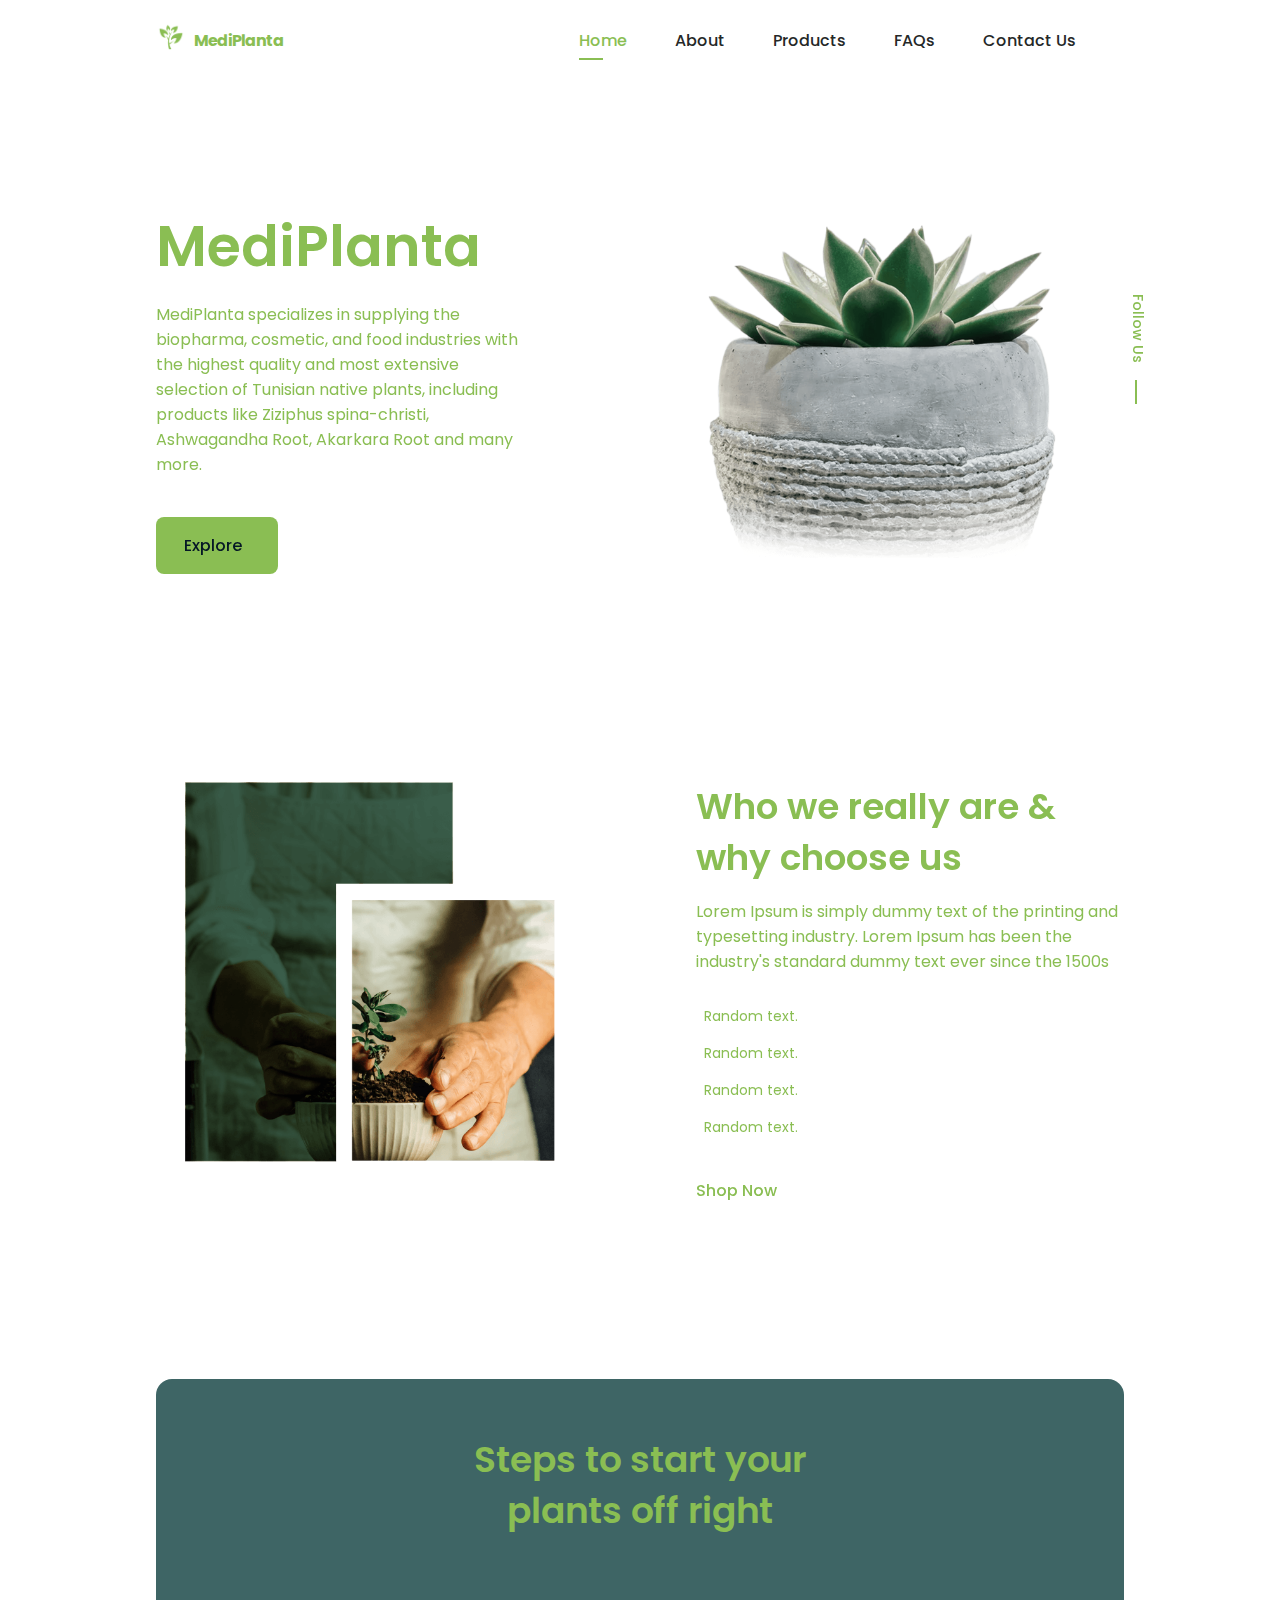
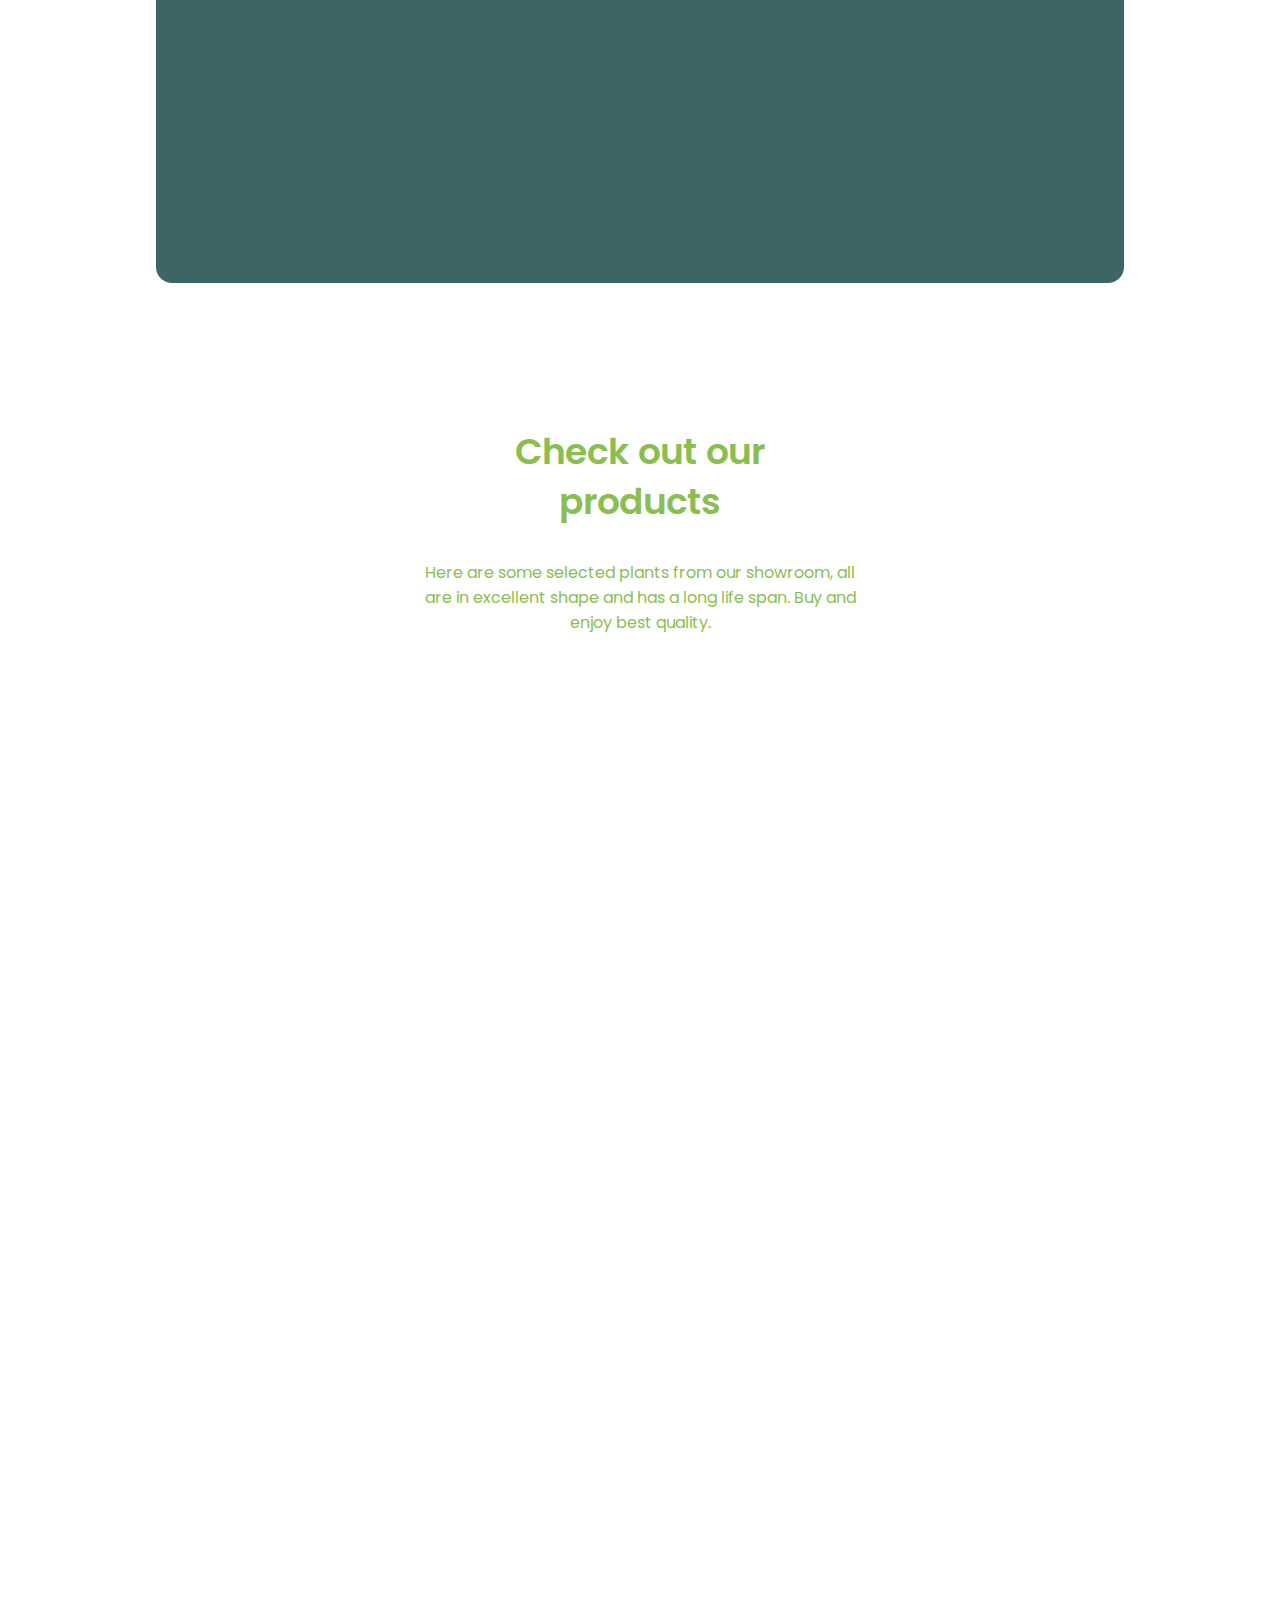
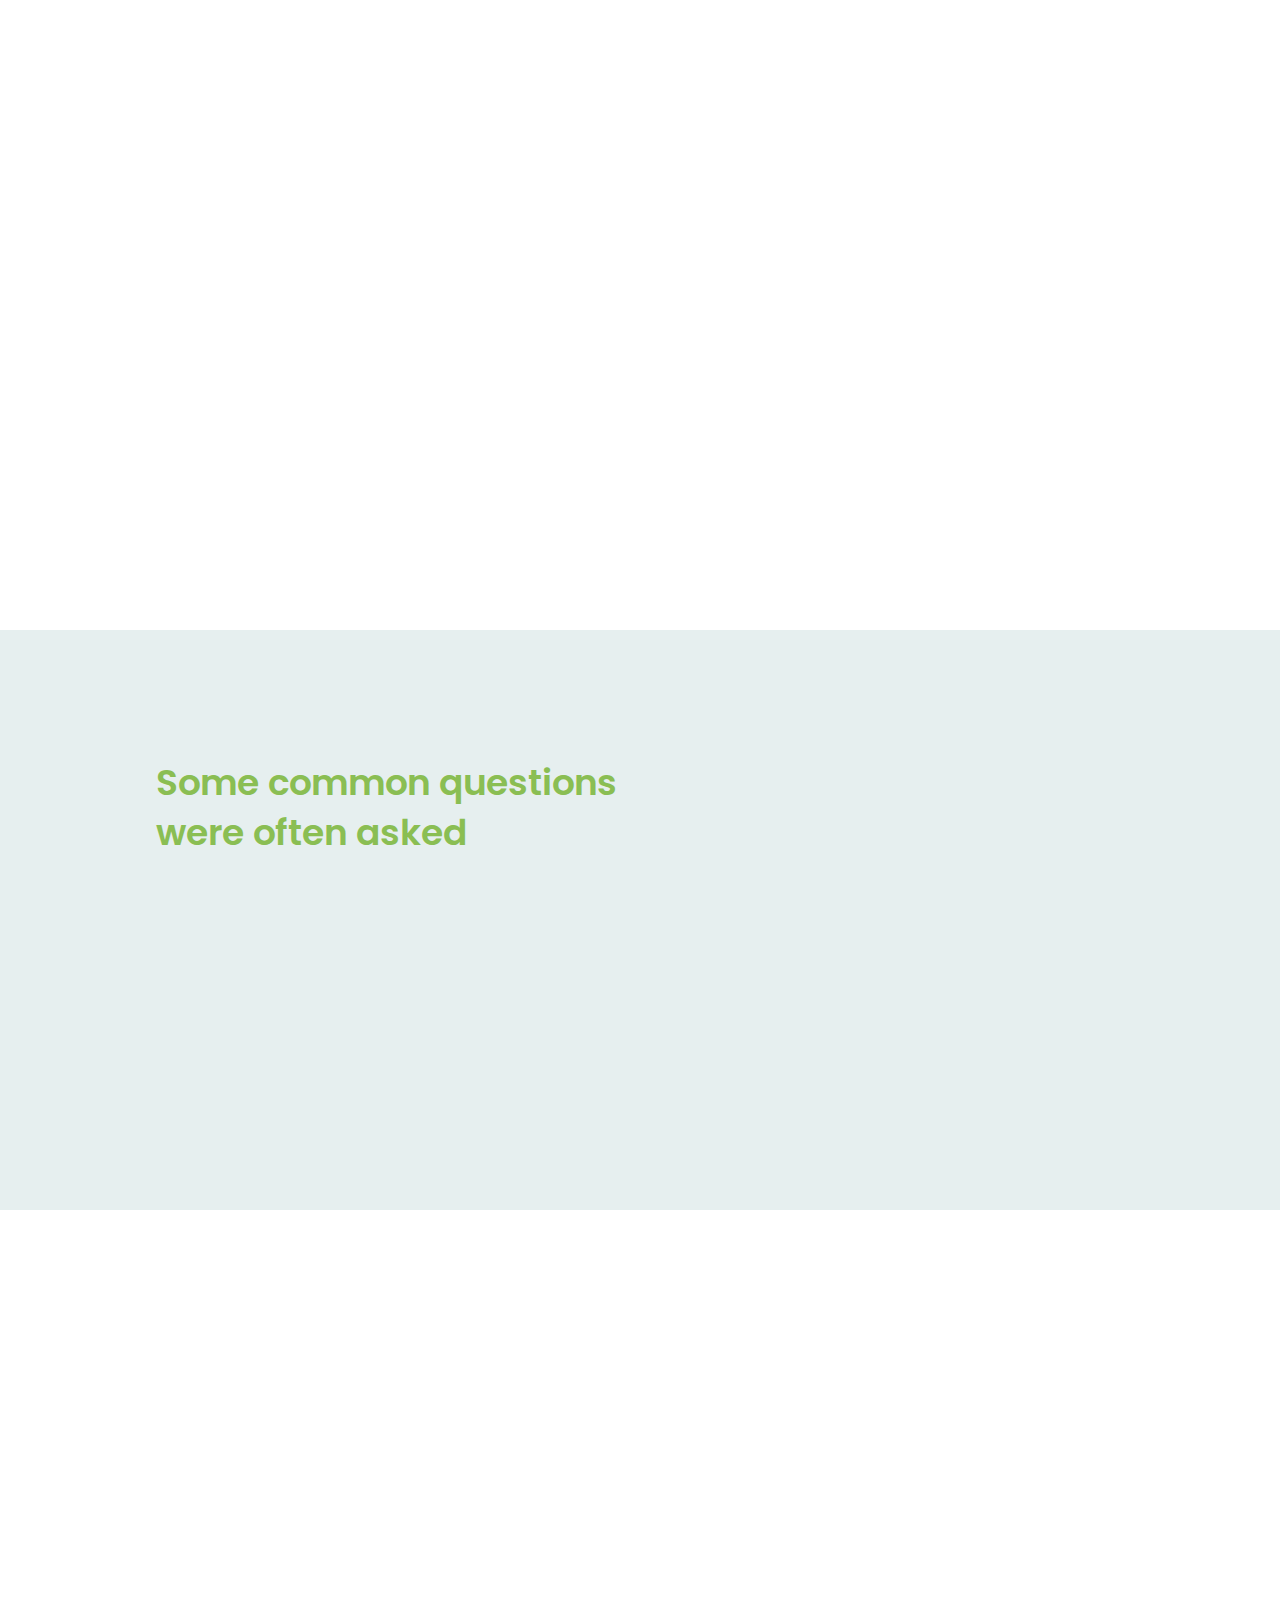
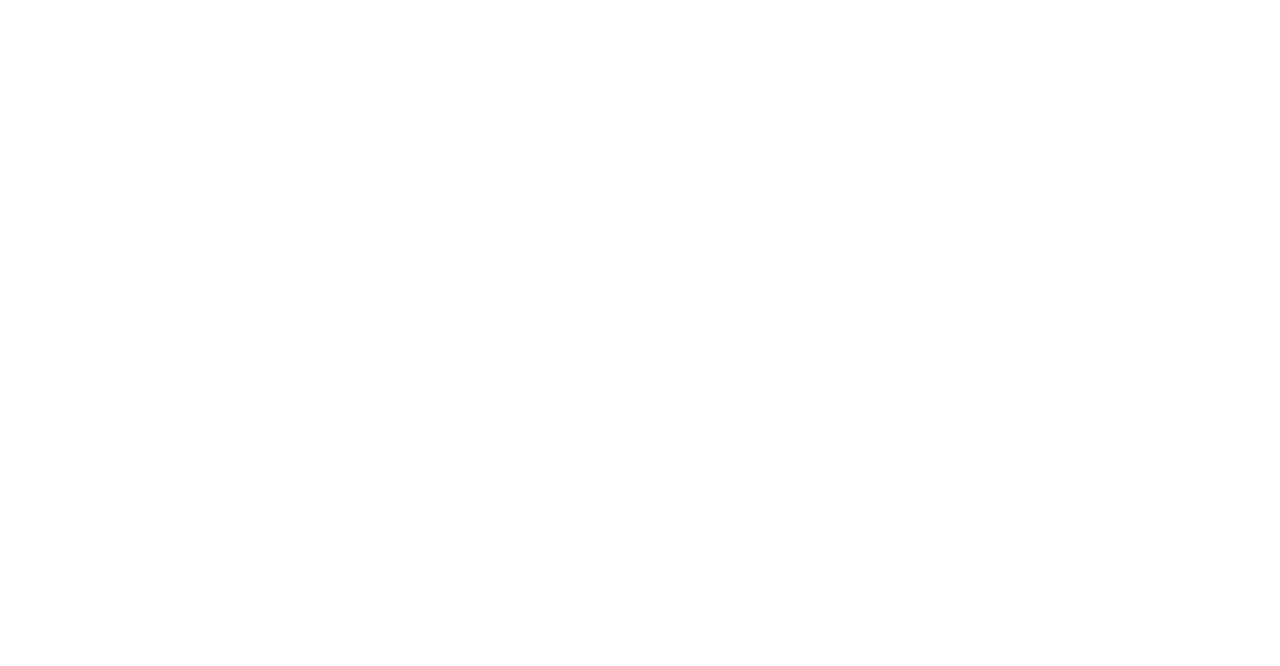
==== commit 16793363: "19/01" ====
--- a/index.html
+++ b/index.html
@@ -28,7 +28,7 @@
                 <div class="nav__menu" id="nav-menu">
                     <ul class="nav__list">
                         <li class="nav__item">
-                            <a href="#home" class="nav__link active-link">Home</a>
+                            <a href="index.html" class="nav__link active-link">Home</a>
                         </li>
                         <li class="nav__item">
                             <a href="#about" class="nav__link">About</a>
@@ -185,171 +185,197 @@
 
                 <div class="product__container grid">
                     <article class="product__card">
-                        <div class="product__circle"></div>
-
-                        <img src="assets/img/1.png" alt="" class="product__img" >
-
-                        <h3 class="product__title">Cacti Plant</h3>
-                        <span class="product__price">19.99 TND</span>
-
-                        <button class="button--flex product__button">
-                            <i class="ri-shopping-bag-line"></i>
-                        </button>
-                    </article>
-
-                    <article class="product__card">
-                        <div class="product__circle"></div>
-
-                        <img src="assets/img/2.png" alt="" class="product__img">
-
-                        <h3 class="product__title">Cactus Plant</h3>
-                        <span class="product__price">19.99 TND</span>
-
-                        <button class="button--flex product__button">
-                            <i class="ri-shopping-bag-line"></i>
-                        </button>
-                    </article>
-
-                    <article class="product__card">
-                        <div class="product__circle"></div>
-
-                        <img src="assets/img/3.png" alt="" class="product__img">
-
-                        <h3 class="product__title">Aloe Vera Plant</h3>
-                        <span class="product__price">19.99 TND</span>
-
-                        <button class="button--flex product__button">
-                            <i class="ri-shopping-bag-line"></i>
-                        </button>
-                    </article>
-
-                    <article class="product__card">
-                        <div class="product__circle"></div>
-
-                        <img src="assets/img/4.png" alt="" class="product__img">
-
-                        <h3 class="product__title">Succulent Plant</h3>
-                        <span class="product__price">19.99 TND</span>
-
-                        <button class="button--flex product__button">
-                            <i class="ri-shopping-bag-line"></i>
-                        </button>
-                    </article>
-
-                    <article class="product__card">
-                        <div class="product__circle"></div>
-
-                        <img src="assets/img/5.png" alt="" class="product__img">
-
-                        <h3 class="product__title">Succulent Plant</h3>
-                        <span class="product__price">19.99 TND</span>
-
-                        <button class="button--flex product__button">
-                            <i class="ri-shopping-bag-line"></i>
-                        </button>
-                    </article>
-
-                    <article class="product__card">
-                        <div class="product__circle"></div>
-
-                        <img src="assets/img/6.png" alt="" class="product__img">
-
-                        <h3 class="product__title">Green Plant</h3>
-                        <span class="product__price">19.99 TND</span>
-
-                        <button class="button--flex product__button">
-                            <i class="ri-shopping-bag-line"></i>
-                        </button>
-                    </article>
-                    <article class="product__card">
-                        <div class="product__circle"></div>
-
-                        <img src="assets/img/7.png" alt="" class="product__img" >
-
-                        <h3 class="product__title">Cacti Plant</h3>
-                        <span class="product__price">19.99 TND</span>
-
-                        <button class="button--flex product__button">
-                            <i class="ri-shopping-bag-line"></i>
-                        </button>
-                    </article>
-
-                    <article class="product__card">
-                        <div class="product__circle"></div>
-
-                        <img src="assets/img/8.png" alt="" class="product__img">
-
-                        <h3 class="product__title">Cactus Plant</h3>
-                        <span class="product__price">19.99 TND</span>
-
-                        <button class="button--flex product__button">
-                            <i class="ri-shopping-bag-line"></i>
-                        </button>
-                    </article>
-
-                    <article class="product__card">
-                        <div class="product__circle"></div>
-
-                        <img src="assets/img/9.png" alt="" class="product__img">
-
-                        <h3 class="product__title">Aloe Vera Plant</h3>
-                        <span class="product__price">19.99 TND</span>
-
-                        <button class="button--flex product__button">
-                            <i class="ri-shopping-bag-line"></i>
-                        </button>
-                    </article>
-
-                    <article class="product__card">
-                        <div class="product__circle"></div>
-
-                        <img src="assets/img/10.png" alt="" class="product__img">
-
-                        <h3 class="product__title">Succulent Plant</h3>
-                        <span class="product__price">19.99 TND</span>
-
-                        <button class="button--flex product__button">
-                            <i class="ri-shopping-bag-line"></i>
-                        </button>
-                    </article>
-
-                    <article class="product__card">
-                        <div class="product__circle"></div>
-
-                        <img src="assets/img/11.png" alt="" class="product__img">
-
-                        <h3 class="product__title">Succulent Plant</h3>
-                        <span class="product__price">19.99 TND</span>
-
-                        <button class="button--flex product__button">
-                            <i class="ri-shopping-bag-line"></i>
-                        </button>
-                    </article>
-
-                    <article class="product__card">
-                        <div class="product__circle"></div>
-
-                        <img src="assets/img/12.png" alt="" class="product__img">
-
-                        <h3 class="product__title">Green Plant</h3>
-                        <span class="product__price">19.99 TND</span>
-
-                        <button class="button--flex product__button">
-                            <i class="ri-shopping-bag-line"></i>
-                        </button>
-                    </article>
-
-                    <article class="product__card">
-                        <div class="product__circle"></div>
-
-                        <img src="assets/img/13.png" alt="" class="product__img">
-
-                        <h3 class="product__title">Green Plant</h3>
-                        <span class="product__price">19.99 TND</span>
-
-                        <button class="button--flex product__button">
-                            <i class="ri-shopping-bag-line"></i>
-                        </button>
+                        <a href="details.html">
+                            <div class="product__circle"></div>
+                            <div class="product__carre">
+                                <img src="assets/img/1.png" alt="" class="product__img" >
+                            </div>
+
+                            <h3 class="product__title">Cacti Plant</h3>
+
+                            <button class="button--flex product__button">
+                                <i class="ri-shopping-bag-line"></i>
+                            </button>
+                        </a>
+                    </article>
+
+                    <article class="product__card">
+                        <a href="details.html">
+                            <div class="product__circle"></div>
+
+                            <div class="product__carre">
+                                <img src="assets/img/2.png" alt="" class="product__img" >
+                            </div>
+                            <h3 class="product__title">Cactus Plant</h3>
+
+                            <button class="button--flex product__button">
+                                <i class="ri-shopping-bag-line"></i>
+                            </button>
+                        </a>
+                    </article>
+
+                    <article class="product__card">
+                        <a href="details.html">
+                            <div class="product__circle"></div>
+
+                            <div class="product__carre">
+                                <img src="assets/img/3.png" alt="" class="product__img" >
+                            </div>
+                            <h3 class="product__title">Aloe Vera Plant</h3>
+
+                            <button class="button--flex product__button">
+                                <i class="ri-shopping-bag-line"></i>
+                            </button>
+                        </a>
+                    </article>
+
+                    <article class="product__card">
+                        <a href="details.html">
+                            <div class="product__circle"></div>
+
+                            <div class="product__carre">
+                                <img src="assets/img/4.png" alt="" class="product__img" >
+                            </div>
+                            <h3 class="product__title">Succulent Plant</h3>
+
+                            <button class="button--flex product__button">
+                                <i class="ri-shopping-bag-line"></i>
+                            </button>
+                        </a>
+                    </article>
+
+                    <article class="product__card">
+                        <a href="details.html">
+                            <div class="product__circle"></div>
+
+                            <div class="product__carre">
+                                <img src="assets/img/5.png" alt="" class="product__img" >
+                            </div>
+                            <h3 class="product__title">Succulent Plant</h3>
+
+                            <button class="button--flex product__button">
+                                <i class="ri-shopping-bag-line"></i>
+                            </button>
+                        </a>
+                    </article>
+
+                    <article class="product__card">
+                        <a href="details.html">
+                            <div class="product__circle"></div>
+
+                            <div class="product__carre">
+                                <img src="assets/img/6.png" alt="" class="product__img" >
+                            </div>
+                            <h3 class="product__title">Green Plant</h3>
+
+                            <button class="button--flex product__button">
+                                <i class="ri-shopping-bag-line"></i>
+                            </button>
+                        </a>
+                    </article>
+                    <article class="product__card">
+                        <a href="details.html">
+                            <div class="product__circle"></div>
+
+                            <div class="product__carre">
+                                <img src="assets/img/7.png" alt="" class="product__img" >
+                            </div>
+                            <h3 class="product__title">Cacti Plant</h3>
+
+                            <button class="button--flex product__button">
+                                <i class="ri-shopping-bag-line"></i>
+                            </button>
+                        </a>
+                    </article>
+
+                    <article class="product__card">
+                        <a href="details.html">
+                            <div class="product__circle"></div>
+
+                            <div class="product__carre">
+                                <img src="assets/img/8.png" alt="" class="product__img" >
+                            </div>
+                            <h3 class="product__title">Cactus Plant</h3>
+
+                            <button class="button--flex product__button">
+                                <i class="ri-shopping-bag-line"></i>
+                            </button>
+                        </a>
+                    </article>
+
+                    <article class="product__card">
+                        <a href="details.html">
+                            <div class="product__circle"></div>
+
+                            <div class="product__carre">
+                                <img src="assets/img/9.png" alt="" class="product__img" >
+                            </div>
+                            <h3 class="product__title">Aloe Vera Plant</h3>
+
+                            <button class="button--flex product__button">
+                                <i class="ri-shopping-bag-line"></i>
+                            </button>
+                        </a>
+                    </article>
+
+                    <article class="product__card">
+                        <a href="details.html">
+                            <div class="product__circle"></div>
+
+                            <div class="product__carre">
+                                <img src="assets/img/10.png" alt="" class="product__img" >
+                            </div>
+                            <h3 class="product__title">Succulent Plant</h3>
+
+                            <button class="button--flex product__button">
+                                <i class="ri-shopping-bag-line"></i>
+                            </button>
+                        </a>
+                    </article>
+
+                    <article class="product__card">
+                        <a href="details.html">
+                            <div class="product__circle"></div>
+
+                            <div class="product__carre">
+                                <img src="assets/img/11.png" alt="" class="product__img" >
+                            </div>
+                            <h3 class="product__title">Succulent Plant</h3>
+
+                            <button class="button--flex product__button">
+                                <i class="ri-shopping-bag-line"></i>
+                            </button>
+                        </a>
+                    </article>
+
+                    <article class="product__card">
+                        <a href="details.html">
+                            <div class="product__circle"></div>
+
+                            <div class="product__carre">
+                                <img src="assets/img/12.png" alt="" class="product__img" >
+                            </div>
+                            <h3 class="product__title">Green Plant</h3>
+
+                            <button class="button--flex product__button">
+                                <i class="ri-shopping-bag-line"></i>
+                            </button>
+                        </a>
+                    </article>
+
+                    <article class="product__card">
+                        <a href="details.html">
+                            <div class="product__circle"></div>
+
+                            <div class="product__carre">
+                                <img src="assets/img/13.png" alt="" class="product__img" >
+                            </div>
+                            <h3 class="product__title">Green Plant</h3>
+
+                            <button class="button--flex product__button">
+                                <i class="ri-shopping-bag-line"></i>
+                            </button>
+                        </a>
                     </article>
                 </div>
             </section>
--- a/assets/css/styles.css
+++ b/assets/css/styles.css
@@ -407,6 +407,7 @@
 /*=============== ABOUT ===============*/
 .about__container{
   row-gap: 2rem;
+  margin-bottom: 2rem;
 }
 
 .about__img{
@@ -439,7 +440,9 @@
   color: #8ABE53;
   margin-top: .15rem;
 }
-
+.about_data{
+  margin: auto;
+}
 /*=============== STEPS ===============*/
 .steps__bg{
   background-color: var(--first-color);
@@ -501,7 +504,9 @@
   display: grid;
   position: relative;
 }
-
+.product__carre{
+  height: 210px;
+}
 .product__img{
   position: relative;
   justify-self: center;
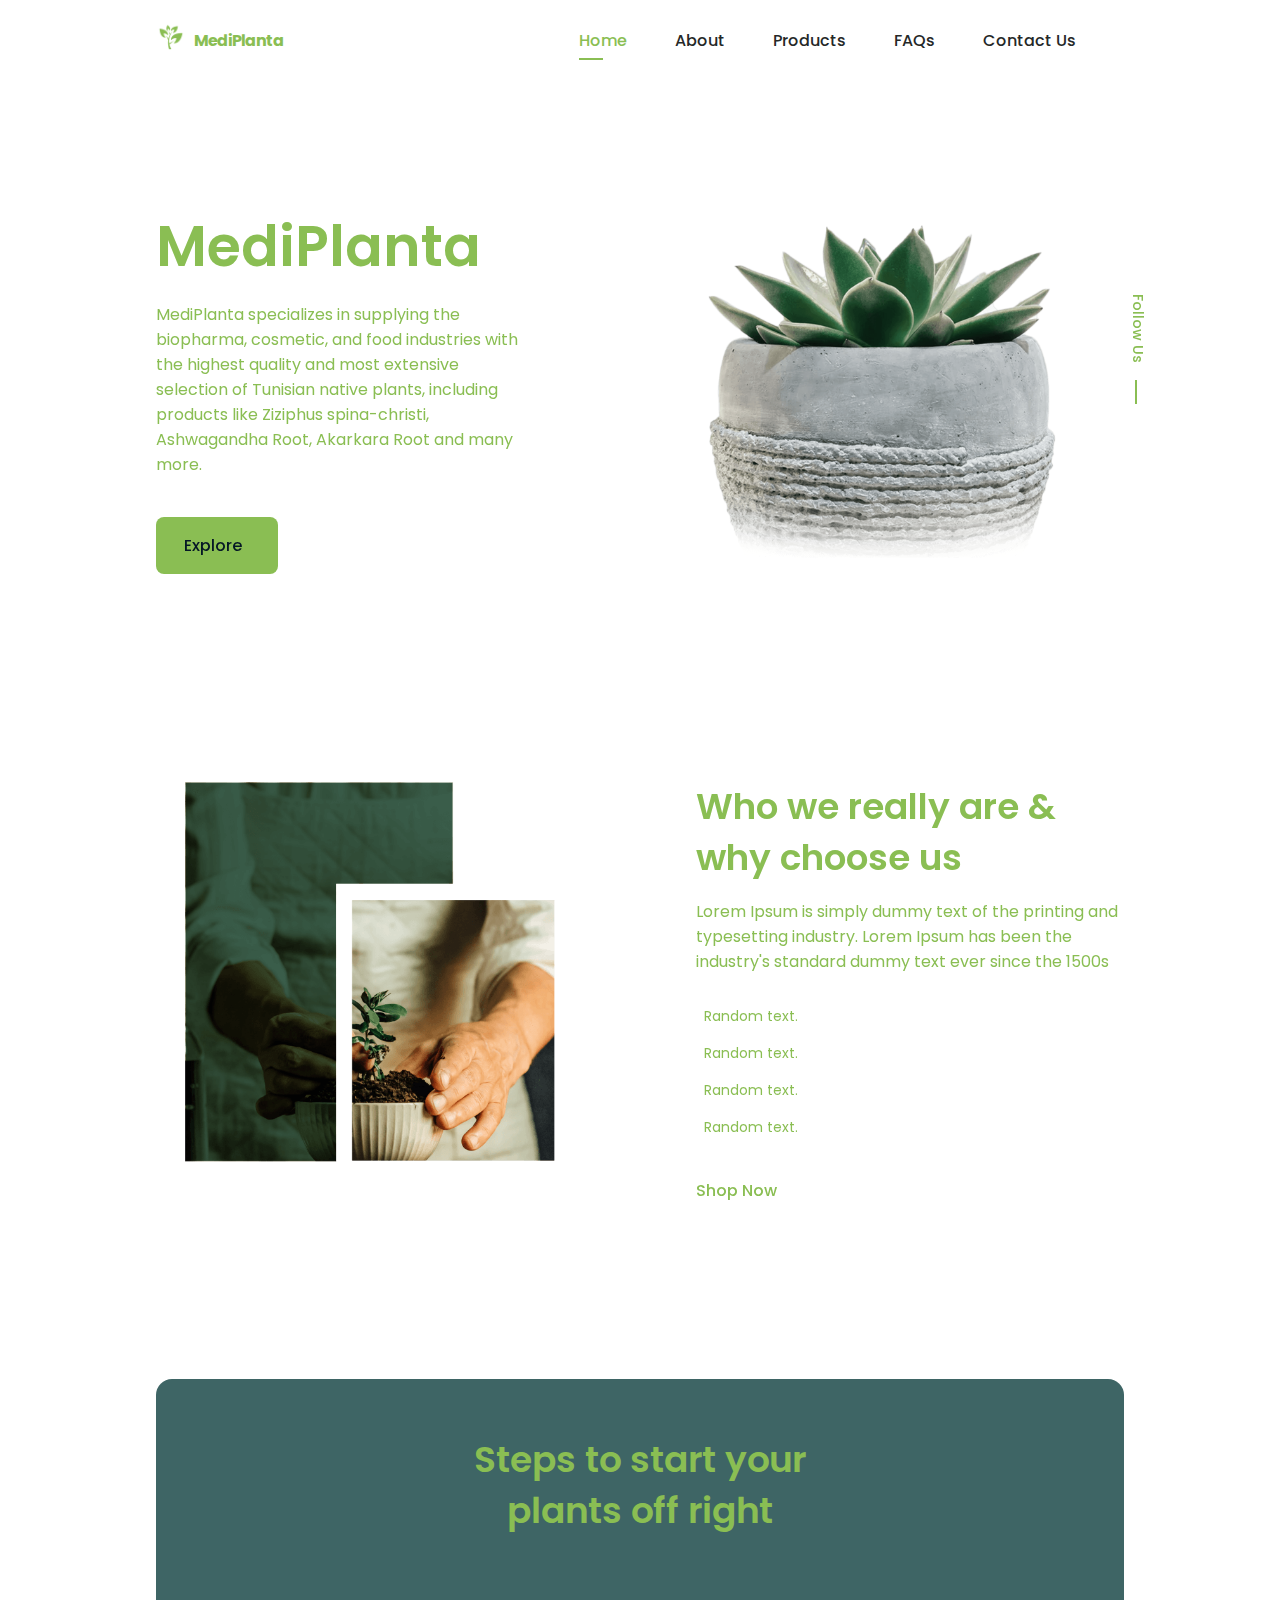
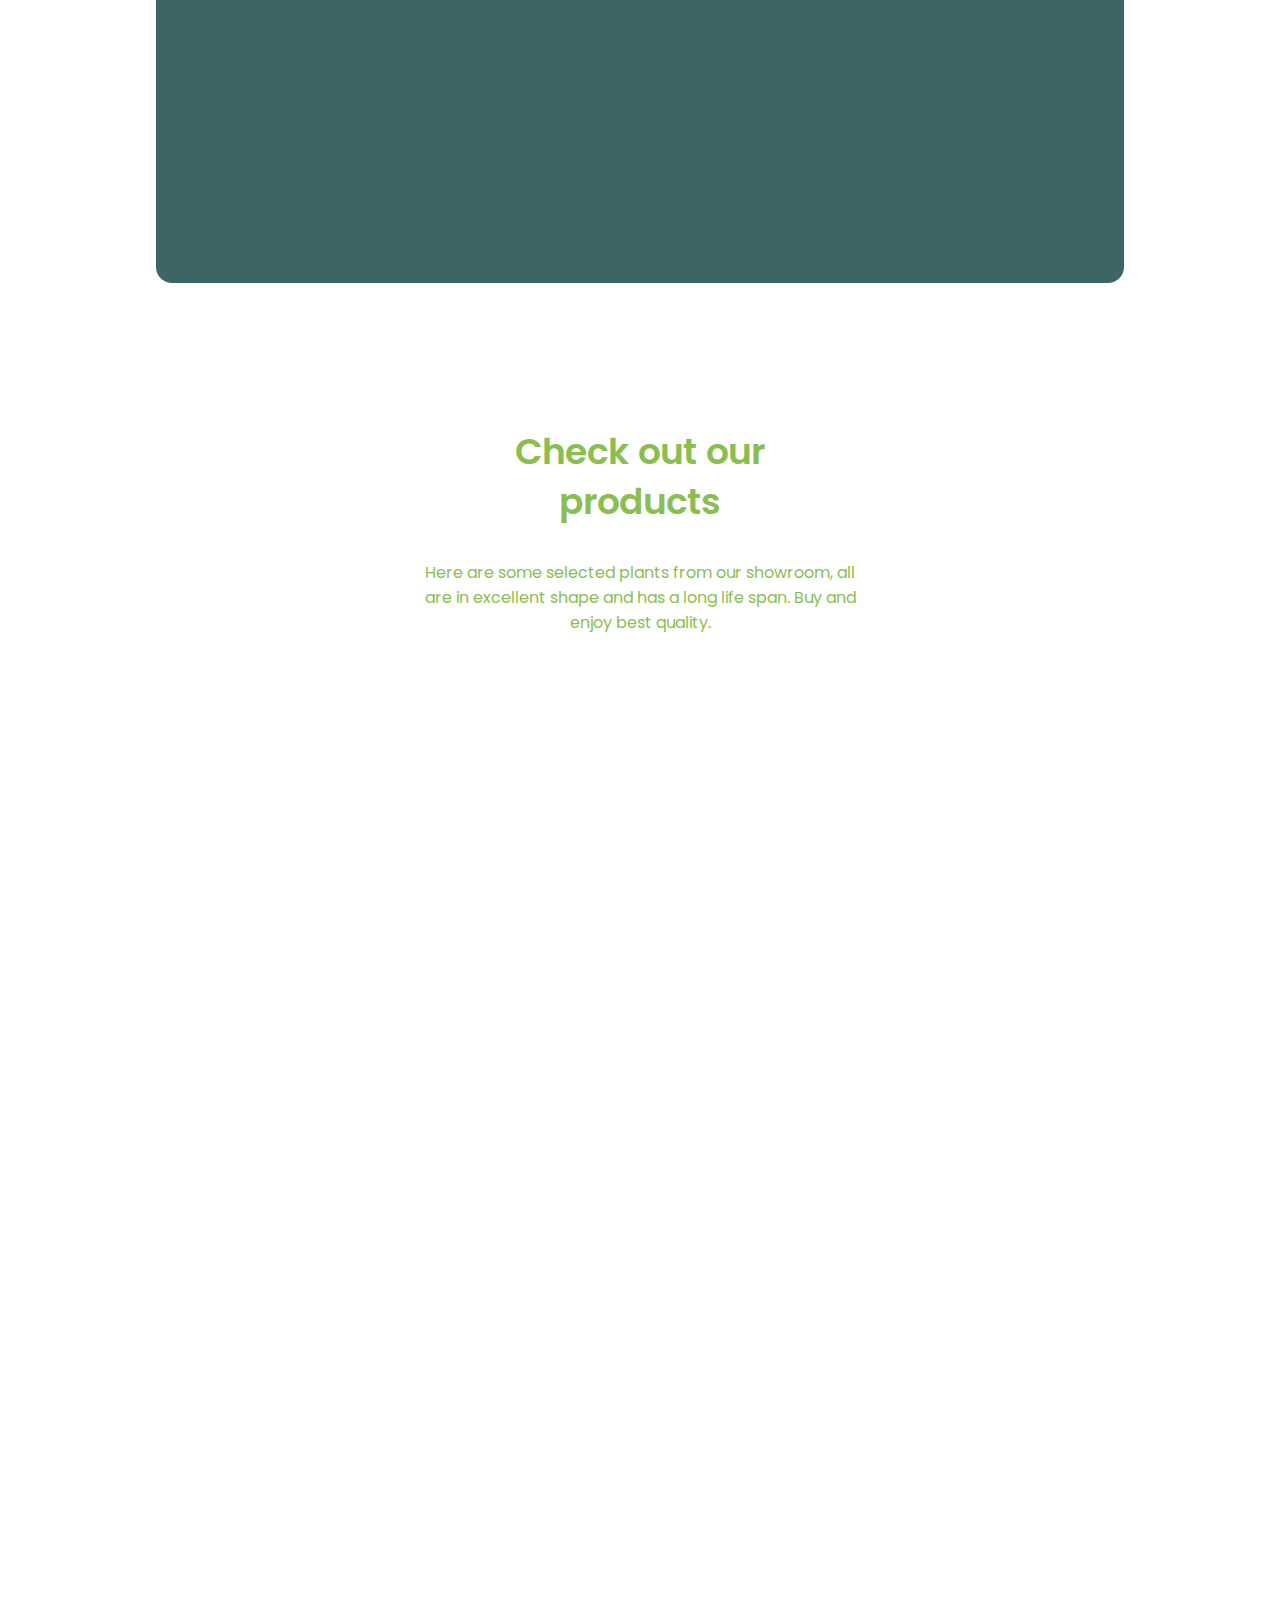
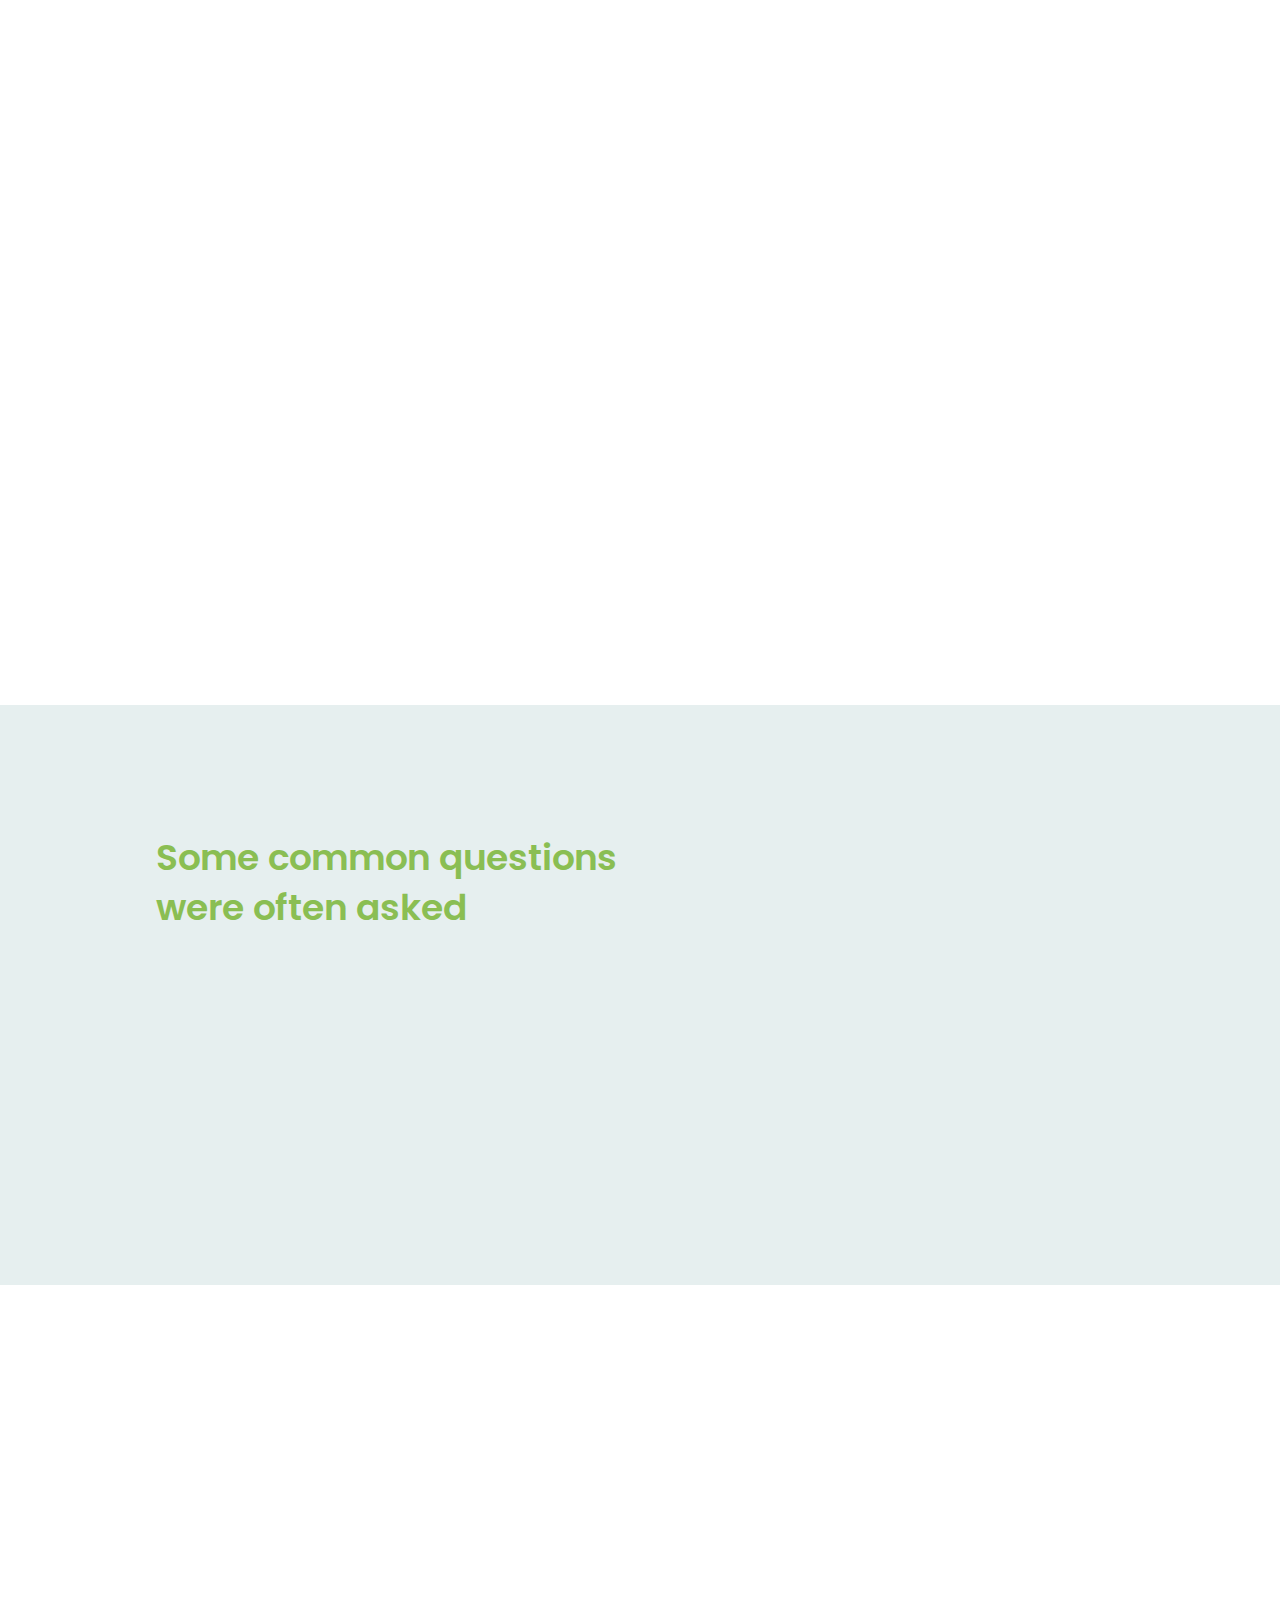
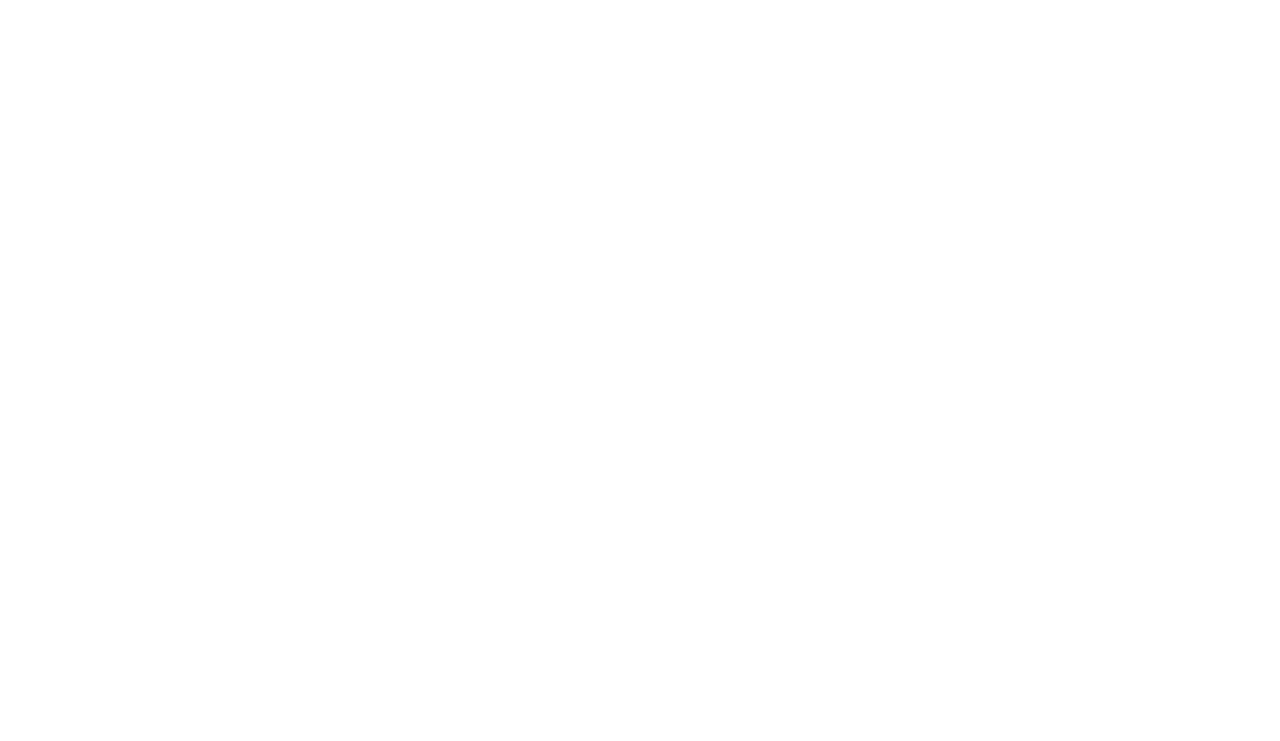
==== commit 19c87265: "23/01" ====
--- a/index.html
+++ b/index.html
@@ -185,57 +185,146 @@
 
                 <div class="product__container grid">
                     <article class="product__card">
-                        <a href="details.html">
+                        <a href="Details/details1.html">
                             <div class="product__circle"></div>
                             <div class="product__carre">
                                 <img src="assets/img/1.png" alt="" class="product__img" >
                             </div>
 
-                            <h3 class="product__title">Cacti Plant</h3>
-
-                            <button class="button--flex product__button">
-                                <i class="ri-shopping-bag-line"></i>
-                            </button>
-                        </a>
-                    </article>
-
-                    <article class="product__card">
-                        <a href="details.html">
+                            <h3 class="product__title">Ziziphus spina-christi Leaves</h3>
+
+                            <button class="button--flex product__button">
+                                <i class="ri-shopping-bag-line"></i>
+                            </button>
+                        </a>
+                    </article>
+
+                    <article class="product__card">
+                        <a href="Details/details2.html">
                             <div class="product__circle"></div>
 
                             <div class="product__carre">
                                 <img src="assets/img/2.png" alt="" class="product__img" >
                             </div>
-                            <h3 class="product__title">Cactus Plant</h3>
-
-                            <button class="button--flex product__button">
-                                <i class="ri-shopping-bag-line"></i>
-                            </button>
-                        </a>
-                    </article>
-
-                    <article class="product__card">
-                        <a href="details.html">
+                            <h3 class="product__title">Marjoram Leaves </h3>
+
+                            <button class="button--flex product__button">
+                                <i class="ri-shopping-bag-line"></i>
+                            </button>
+                        </a>
+                    </article>
+
+                    <article class="product__card">
+                        <a href="Details/details3.html">
                             <div class="product__circle"></div>
 
                             <div class="product__carre">
                                 <img src="assets/img/3.png" alt="" class="product__img" >
                             </div>
-                            <h3 class="product__title">Aloe Vera Plant</h3>
-
-                            <button class="button--flex product__button">
-                                <i class="ri-shopping-bag-line"></i>
-                            </button>
-                        </a>
-                    </article>
-
-                    <article class="product__card">
-                        <a href="details.html">
+                            <h3 class="product__title">Lavender Blossoms Bluish & Fragrant </h3>
+
+                            <button class="button--flex product__button">
+                                <i class="ri-shopping-bag-line"></i>
+                            </button>
+                        </a>
+                    </article>
+
+                    <article class="product__card">
+                        <a href="Details/details4.html">
                             <div class="product__circle"></div>
 
                             <div class="product__carre">
                                 <img src="assets/img/4.png" alt="" class="product__img" >
                             </div>
+                            <h3 class="product__title">Lavandula Stoechas</h3>
+
+                            <button class="button--flex product__button">
+                                <i class="ri-shopping-bag-line"></i>
+                            </button>
+                        </a>
+                    </article>
+
+                    <article class="product__card">
+                        <a href="Details/details5.html">
+                            <div class="product__circle"></div>
+
+                            <div class="product__carre">
+                                <img src="assets/img/5.png" alt="" class="product__img" >
+                            </div>
+                            <h3 class="product__title">Fresh superior white truffle </h3>
+
+                            <button class="button--flex product__button">
+                                <i class="ri-shopping-bag-line"></i>
+                            </button>
+                        </a>
+                    </article>
+
+                    <article class="product__card">
+                        <a href="Details/details6.html">
+                            <div class="product__circle"></div>
+
+                            <div class="product__carre">
+                                <img src="assets/img/6.png" alt="" class="product__img" >
+                            </div>
+                            <h3 class="product__title">Lemon balm (Melissa officinalis)</h3>
+
+                            <button class="button--flex product__button">
+                                <i class="ri-shopping-bag-line"></i>
+                            </button>
+                        </a>
+                    </article>
+                    <article class="product__card">
+                        <a href="Details/details7.html">
+                            <div class="product__circle"></div>
+
+                            <div class="product__carre">
+                                <img src="assets/img/7.png" alt="" class="product__img" >
+                            </div>
+                            <h3 class="product__title">Carob (Ceratonia siliqua)</h3>
+
+                            <button class="button--flex product__button">
+                                <i class="ri-shopping-bag-line"></i>
+                            </button>
+                        </a>
+                    </article>
+
+                    <article class="product__card">
+                        <a href="Details/details8.html">
+                            <div class="product__circle"></div>
+
+                            <div class="product__carre">
+                                <img src="assets/img/8.png" alt="" class="product__img" >
+                            </div>
+                            <h3 class="product__title">Lemon Verbena: Zitronenverbene</h3>
+
+                            <button class="button--flex product__button">
+                                <i class="ri-shopping-bag-line"></i>
+                            </button>
+                        </a>
+                    </article>
+
+                    <article class="product__card">
+                        <a href="Details/details9.html">
+                            <div class="product__circle"></div>
+
+                            <div class="product__carre">
+                                <img src="assets/img/9.png" alt="" class="product__img" >
+                            </div>
+                            <h3 class="product__title">Ruta graveolens (Rue)</h3>
+
+                            <button class="button--flex product__button">
+                                <i class="ri-shopping-bag-line"></i>
+                            </button>
+                        </a>
+                    </article>
+
+                    <article class="product__card">
+                        <a href="Details/details10.html">
+                            <div class="product__circle"></div>
+
+                            <div class="product__carre">
+                                <img src="assets/img/10.png" alt="" class="product__img" >
+                            </div>
                             <h3 class="product__title">Succulent Plant</h3>
 
                             <button class="button--flex product__button">
@@ -245,11 +334,11 @@
                     </article>
 
                     <article class="product__card">
-                        <a href="details.html">
-                            <div class="product__circle"></div>
-
-                            <div class="product__carre">
-                                <img src="assets/img/5.png" alt="" class="product__img" >
+                        <a href="Details/details11.html">
+                            <div class="product__circle"></div>
+
+                            <div class="product__carre">
+                                <img src="assets/img/11.png" alt="" class="product__img" >
                             </div>
                             <h3 class="product__title">Succulent Plant</h3>
 
@@ -260,11 +349,11 @@
                     </article>
 
                     <article class="product__card">
-                        <a href="details.html">
-                            <div class="product__circle"></div>
-
-                            <div class="product__carre">
-                                <img src="assets/img/6.png" alt="" class="product__img" >
+                        <a href="Details/details12.html">
+                            <div class="product__circle"></div>
+
+                            <div class="product__carre">
+                                <img src="assets/img/12.png" alt="" class="product__img" >
                             </div>
                             <h3 class="product__title">Green Plant</h3>
 
@@ -273,98 +362,9 @@
                             </button>
                         </a>
                     </article>
-                    <article class="product__card">
-                        <a href="details.html">
-                            <div class="product__circle"></div>
-
-                            <div class="product__carre">
-                                <img src="assets/img/7.png" alt="" class="product__img" >
-                            </div>
-                            <h3 class="product__title">Cacti Plant</h3>
-
-                            <button class="button--flex product__button">
-                                <i class="ri-shopping-bag-line"></i>
-                            </button>
-                        </a>
-                    </article>
-
-                    <article class="product__card">
-                        <a href="details.html">
-                            <div class="product__circle"></div>
-
-                            <div class="product__carre">
-                                <img src="assets/img/8.png" alt="" class="product__img" >
-                            </div>
-                            <h3 class="product__title">Cactus Plant</h3>
-
-                            <button class="button--flex product__button">
-                                <i class="ri-shopping-bag-line"></i>
-                            </button>
-                        </a>
-                    </article>
-
-                    <article class="product__card">
-                        <a href="details.html">
-                            <div class="product__circle"></div>
-
-                            <div class="product__carre">
-                                <img src="assets/img/9.png" alt="" class="product__img" >
-                            </div>
-                            <h3 class="product__title">Aloe Vera Plant</h3>
-
-                            <button class="button--flex product__button">
-                                <i class="ri-shopping-bag-line"></i>
-                            </button>
-                        </a>
-                    </article>
-
-                    <article class="product__card">
-                        <a href="details.html">
-                            <div class="product__circle"></div>
-
-                            <div class="product__carre">
-                                <img src="assets/img/10.png" alt="" class="product__img" >
-                            </div>
-                            <h3 class="product__title">Succulent Plant</h3>
-
-                            <button class="button--flex product__button">
-                                <i class="ri-shopping-bag-line"></i>
-                            </button>
-                        </a>
-                    </article>
-
-                    <article class="product__card">
-                        <a href="details.html">
-                            <div class="product__circle"></div>
-
-                            <div class="product__carre">
-                                <img src="assets/img/11.png" alt="" class="product__img" >
-                            </div>
-                            <h3 class="product__title">Succulent Plant</h3>
-
-                            <button class="button--flex product__button">
-                                <i class="ri-shopping-bag-line"></i>
-                            </button>
-                        </a>
-                    </article>
-
-                    <article class="product__card">
-                        <a href="details.html">
-                            <div class="product__circle"></div>
-
-                            <div class="product__carre">
-                                <img src="assets/img/12.png" alt="" class="product__img" >
-                            </div>
-                            <h3 class="product__title">Green Plant</h3>
-
-                            <button class="button--flex product__button">
-                                <i class="ri-shopping-bag-line"></i>
-                            </button>
-                        </a>
-                    </article>
-
-                    <article class="product__card">
-                        <a href="details.html">
+
+                    <article class="product__card">
+                        <a href="Details/details13.html">
                             <div class="product__circle"></div>
 
                             <div class="product__carre">
@@ -502,7 +502,7 @@
                                 <h3 class="contact__subtitle">Call us for instant support</h3>
                                 <span class="contact__description">
                                     <i class="ri-phone-line contact__icon"></i>
-                                    +49(0)1789203215
+                                    +216 24 956 913
                                 </span>
                             </div>
 
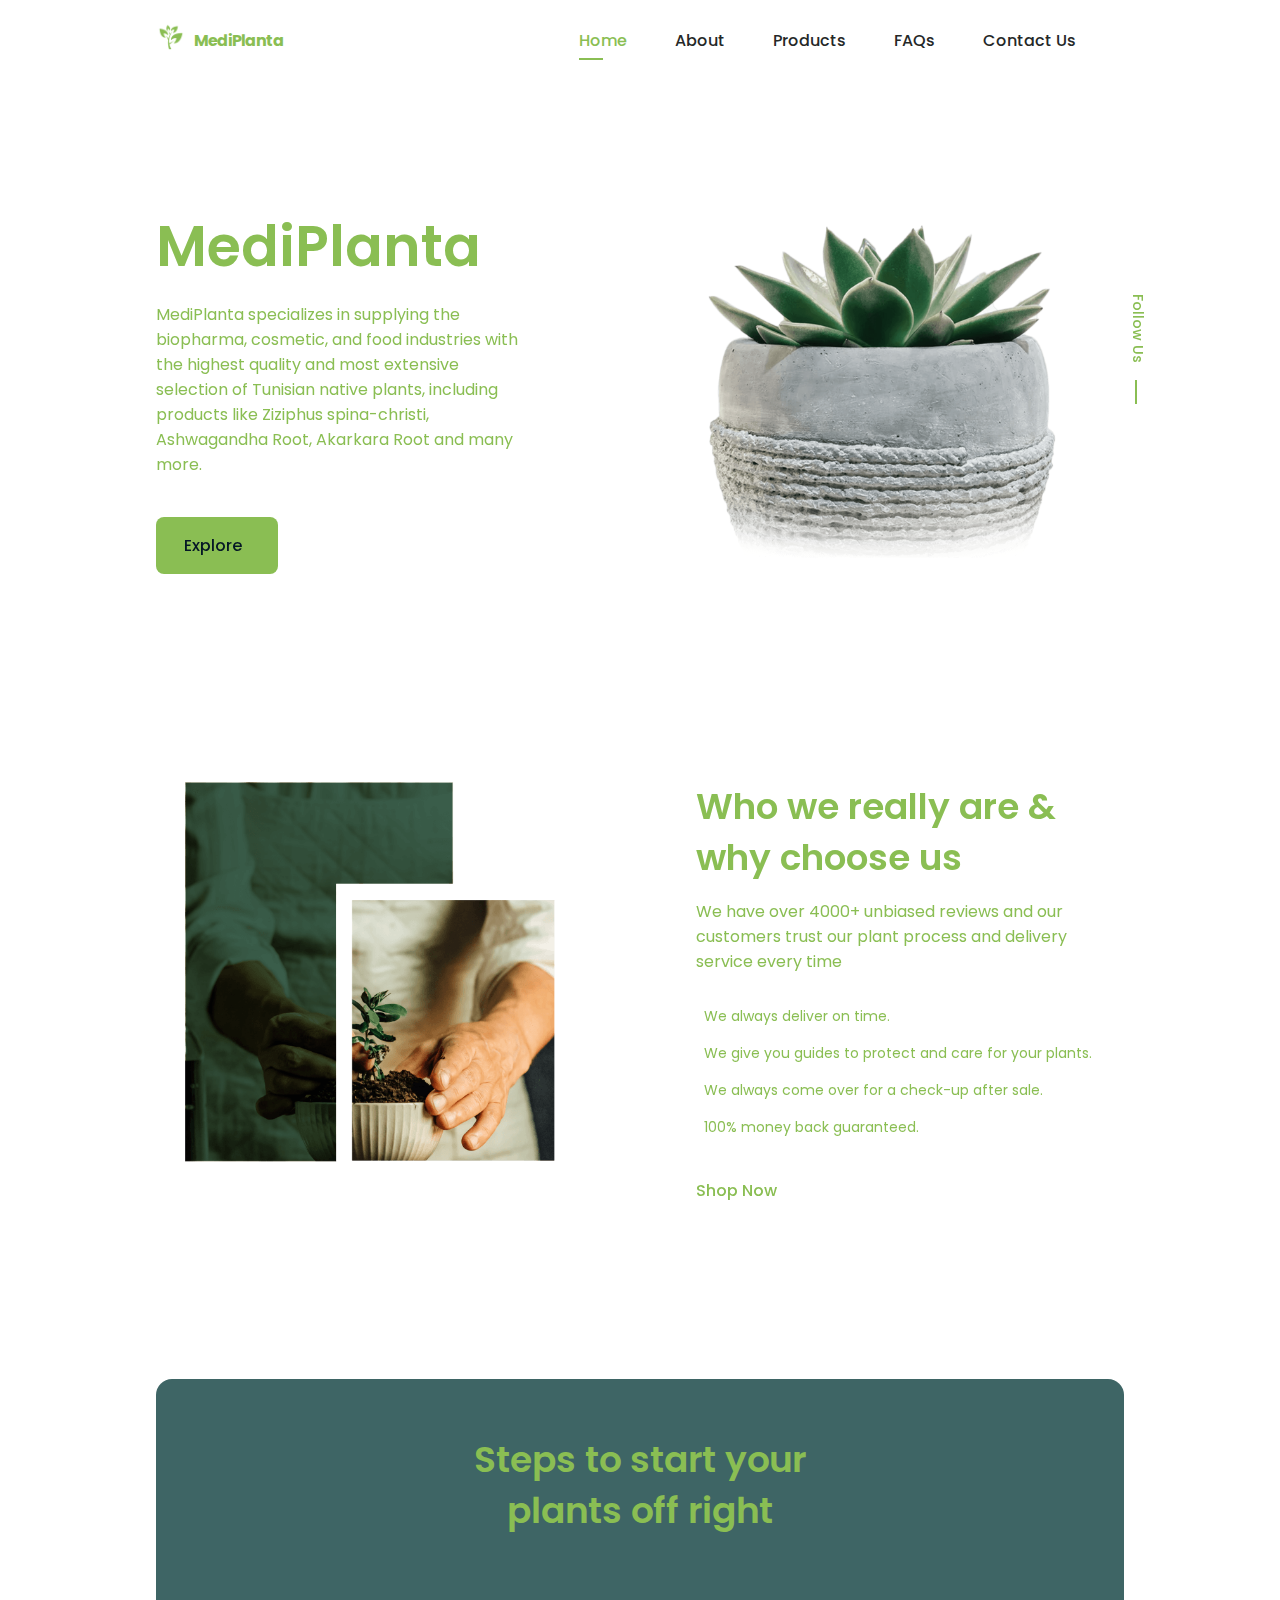
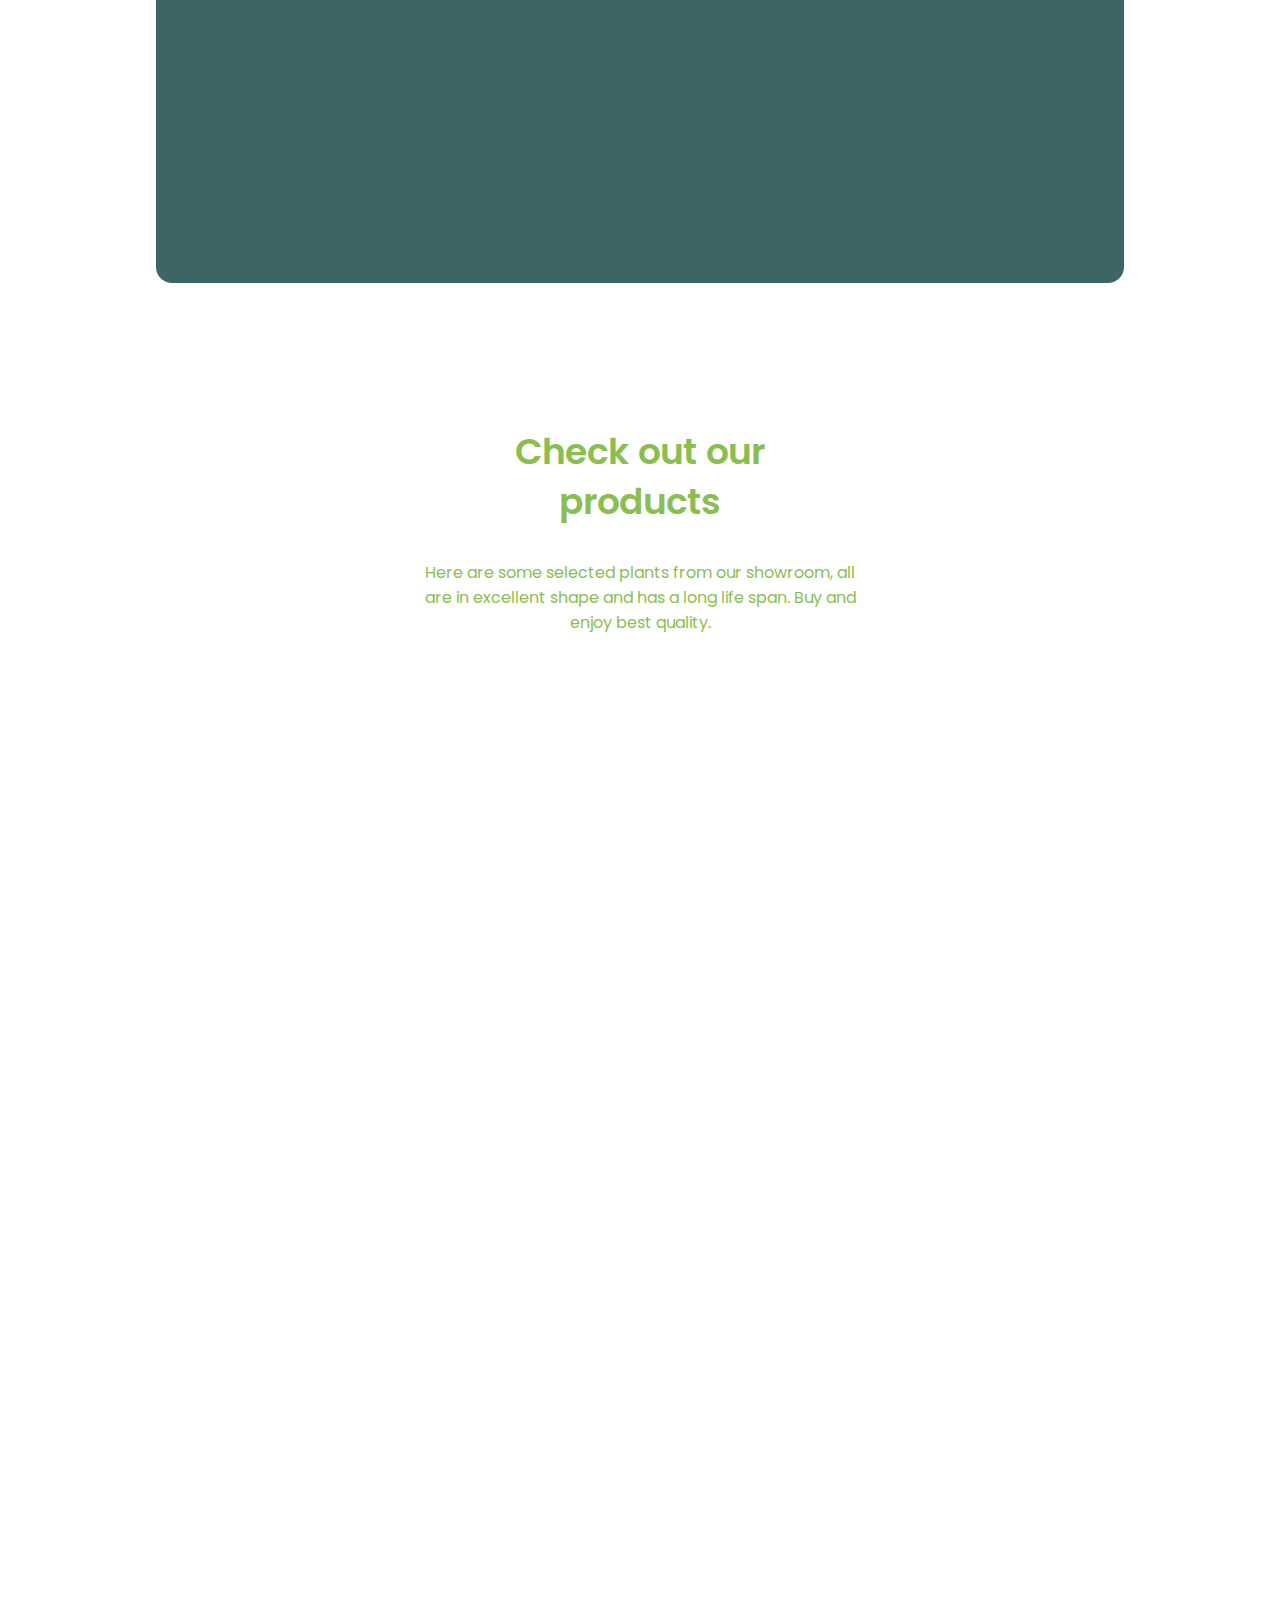
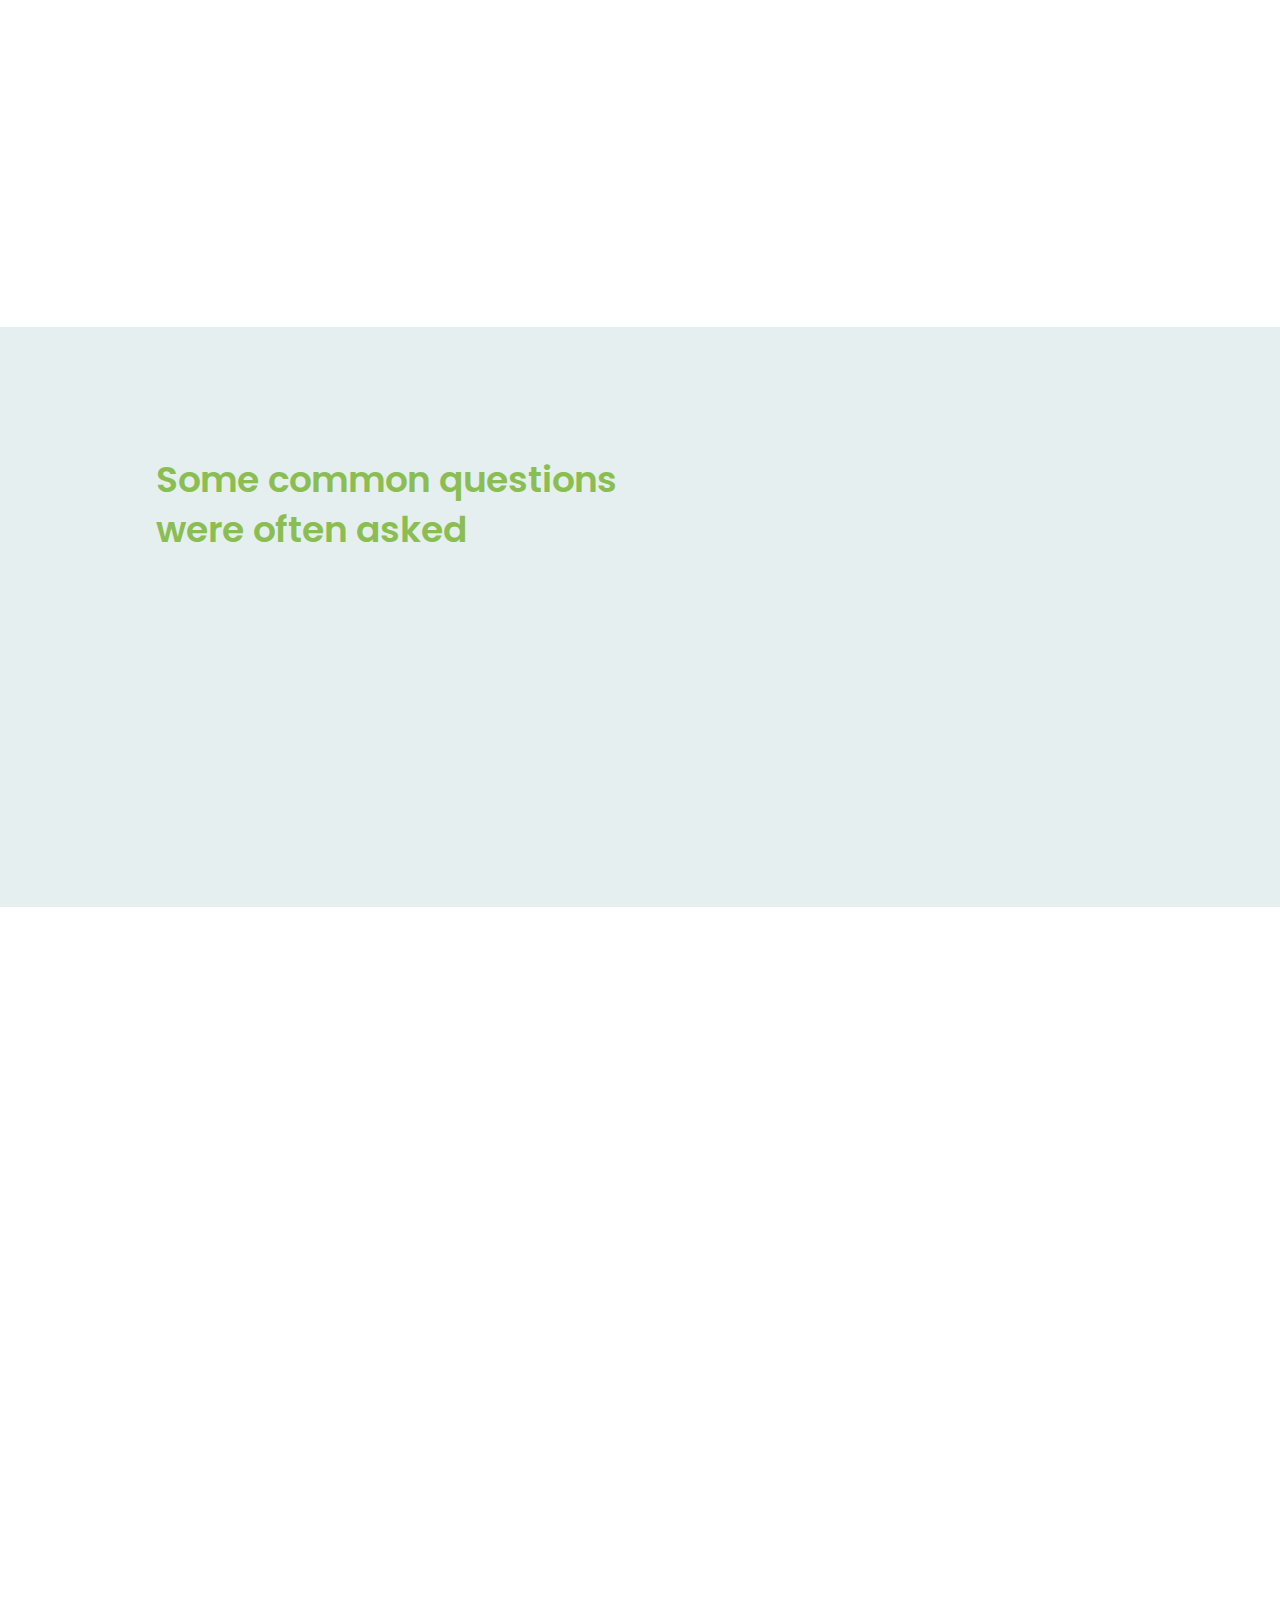
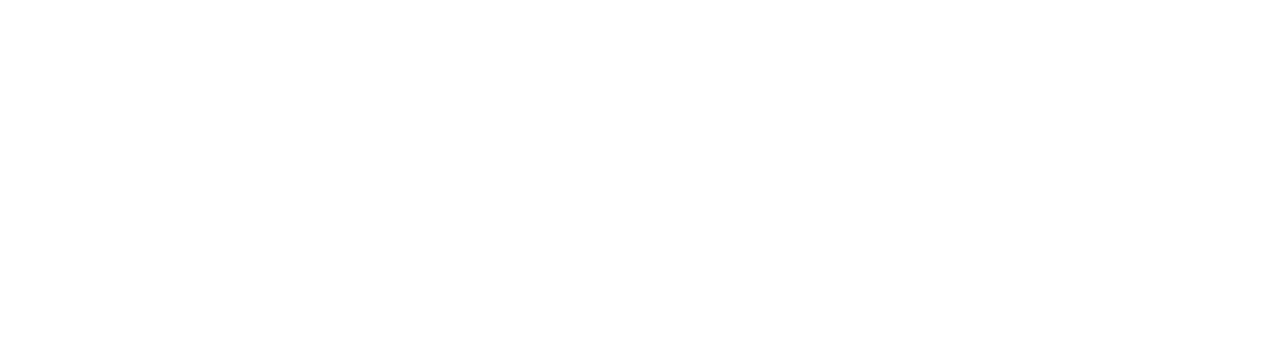
==== commit 818a21ff: "24/01" ====
--- a/index.html
+++ b/index.html
@@ -28,7 +28,7 @@
                 <div class="nav__menu" id="nav-menu">
                     <ul class="nav__list">
                         <li class="nav__item">
-                            <a href="index.html" class="nav__link active-link">Home</a>
+                            <a href="#home" class="nav__link active-link">Home</a>
                         </li>
                         <li class="nav__item">
                             <a href="#about" class="nav__link">About</a>
@@ -107,26 +107,25 @@
                         </h2>
 
                         <p class="about__description">
-                            Lorem Ipsum is simply dummy text of the printing and typesetting industry.
-                            Lorem Ipsum has been the industry's standard dummy text ever since the 1500s
+                            We have over 4000+ unbiased reviews and our customers trust our plant process and delivery service every time
                         </p>
 
                         <div class="about__details">
                             <p class="about__details-description">
                                 <i class="ri-checkbox-fill about__details-icon"></i>
-                                Random text.
+                                We always deliver on time.
                             </p>
                             <p class="about__details-description">
                                 <i class="ri-checkbox-fill about__details-icon"></i>
-                                Random text.
+                                We give you guides to protect and care for your plants.
                             </p>
                             <p class="about__details-description">
                                 <i class="ri-checkbox-fill about__details-icon"></i>
-                                Random text.
+                                We always come over for a check-up after sale.
                             </p>
                             <p class="about__details-description">
                                 <i class="ri-checkbox-fill about__details-icon"></i>
-                                Random text.
+                                100% money back guaranteed.
                             </p>
                         </div>
 
@@ -191,7 +190,7 @@
                                 <img src="assets/img/1.png" alt="" class="product__img" >
                             </div>
 
-                            <h3 class="product__title">Ziziphus spina-christi Leaves</h3>
+                            <h3 class="product__title">Ziziphus spina</h3>
 
                             <button class="button--flex product__button">
                                 <i class="ri-shopping-bag-line"></i>
@@ -206,7 +205,7 @@
                             <div class="product__carre">
                                 <img src="assets/img/2.png" alt="" class="product__img" >
                             </div>
-                            <h3 class="product__title">Marjoram Leaves </h3>
+                            <h3 class="product__title">Rosemary</h3>
 
                             <button class="button--flex product__button">
                                 <i class="ri-shopping-bag-line"></i>
@@ -221,7 +220,7 @@
                             <div class="product__carre">
                                 <img src="assets/img/3.png" alt="" class="product__img" >
                             </div>
-                            <h3 class="product__title">Lavender Blossoms Bluish & Fragrant </h3>
+                            <h3 class="product__title">Lavende</h3>
 
                             <button class="button--flex product__button">
                                 <i class="ri-shopping-bag-line"></i>
@@ -236,7 +235,7 @@
                             <div class="product__carre">
                                 <img src="assets/img/4.png" alt="" class="product__img" >
                             </div>
-                            <h3 class="product__title">Lavandula Stoechas</h3>
+                            <h3 class="product__title">Peganum</h3>
 
                             <button class="button--flex product__button">
                                 <i class="ri-shopping-bag-line"></i>
@@ -251,15 +250,15 @@
                             <div class="product__carre">
                                 <img src="assets/img/5.png" alt="" class="product__img" >
                             </div>
-                            <h3 class="product__title">Fresh superior white truffle </h3>
-
-                            <button class="button--flex product__button">
-                                <i class="ri-shopping-bag-line"></i>
-                            </button>
-                        </a>
-                    </article>
-
-                    <article class="product__card">
+                            <h3 class="product__title">Artemisia</h3>
+
+                            <button class="button--flex product__button">
+                                <i class="ri-shopping-bag-line"></i>
+                            </button>
+                        </a>
+                    </article>
+
+                   <!-- <article class="product__card">
                         <a href="Details/details6.html">
                             <div class="product__circle"></div>
 
@@ -268,11 +267,11 @@
                             </div>
                             <h3 class="product__title">Lemon balm (Melissa officinalis)</h3>
 
-                            <button class="button--flex product__button">
-                                <i class="ri-shopping-bag-line"></i>
-                            </button>
-                        </a>
-                    </article>
+                            <button class="button&#45;&#45;flex product__button">
+                                <i class="ri-shopping-bag-line"></i>
+                            </button>
+                        </a>
+                    </article>-->
                     <article class="product__card">
                         <a href="Details/details7.html">
                             <div class="product__circle"></div>
@@ -280,7 +279,7 @@
                             <div class="product__carre">
                                 <img src="assets/img/7.png" alt="" class="product__img" >
                             </div>
-                            <h3 class="product__title">Carob (Ceratonia siliqua)</h3>
+                            <h3 class="product__title">Ocimum</h3>
 
                             <button class="button--flex product__button">
                                 <i class="ri-shopping-bag-line"></i>
@@ -295,7 +294,7 @@
                             <div class="product__carre">
                                 <img src="assets/img/8.png" alt="" class="product__img" >
                             </div>
-                            <h3 class="product__title">Lemon Verbena: Zitronenverbene</h3>
+                            <h3 class="product__title">Myrtus Communis</h3>
 
                             <button class="button--flex product__button">
                                 <i class="ri-shopping-bag-line"></i>
@@ -310,7 +309,7 @@
                             <div class="product__carre">
                                 <img src="assets/img/9.png" alt="" class="product__img" >
                             </div>
-                            <h3 class="product__title">Ruta graveolens (Rue)</h3>
+                            <h3 class="product__title">Chamomule</h3>
 
                             <button class="button--flex product__button">
                                 <i class="ri-shopping-bag-line"></i>
@@ -325,30 +324,30 @@
                             <div class="product__carre">
                                 <img src="assets/img/10.png" alt="" class="product__img" >
                             </div>
-                            <h3 class="product__title">Succulent Plant</h3>
-
-                            <button class="button--flex product__button">
-                                <i class="ri-shopping-bag-line"></i>
-                            </button>
-                        </a>
-                    </article>
-
-                    <article class="product__card">
+                            <h3 class="product__title">Thyme</h3>
+
+                            <button class="button--flex product__button">
+                                <i class="ri-shopping-bag-line"></i>
+                            </button>
+                        </a>
+                    </article>
+
+                    <!--<article class="product__card">
                         <a href="Details/details11.html">
                             <div class="product__circle"></div>
 
                             <div class="product__carre">
                                 <img src="assets/img/11.png" alt="" class="product__img" >
                             </div>
-                            <h3 class="product__title">Succulent Plant</h3>
-
-                            <button class="button--flex product__button">
-                                <i class="ri-shopping-bag-line"></i>
-                            </button>
-                        </a>
-                    </article>
-
-                    <article class="product__card">
+                            <h3 class="product__title">NA</h3>
+
+                            <button class="button&#45;&#45;flex product__button">
+                                <i class="ri-shopping-bag-line"></i>
+                            </button>
+                        </a>
+                    </article>-->
+
+                   <!-- <article class="product__card">
                         <a href="Details/details12.html">
                             <div class="product__circle"></div>
 
@@ -357,11 +356,11 @@
                             </div>
                             <h3 class="product__title">Green Plant</h3>
 
-                            <button class="button--flex product__button">
-                                <i class="ri-shopping-bag-line"></i>
-                            </button>
-                        </a>
-                    </article>
+                            <button class="button&#45;&#45;flex product__button">
+                                <i class="ri-shopping-bag-line"></i>
+                            </button>
+                        </a>
+                    </article>-->
 
                     <article class="product__card">
                         <a href="Details/details13.html">
@@ -370,7 +369,7 @@
                             <div class="product__carre">
                                 <img src="assets/img/13.png" alt="" class="product__img" >
                             </div>
-                            <h3 class="product__title">Green Plant</h3>
+                            <h3 class="product__title">Verbena</h3>
 
                             <button class="button--flex product__button">
                                 <i class="ri-shopping-bag-line"></i>
@@ -516,7 +515,7 @@
                         </div>
                     </div>
 
-                    <form action="" class="contact__form">
+                    <form action="mailto:contact@medi-planta.com" class="contact__form">
                         <div class="contact__inputs">
                             <div class="contact__content">
                                 <input type="email" placeholder=" " class="contact__input">
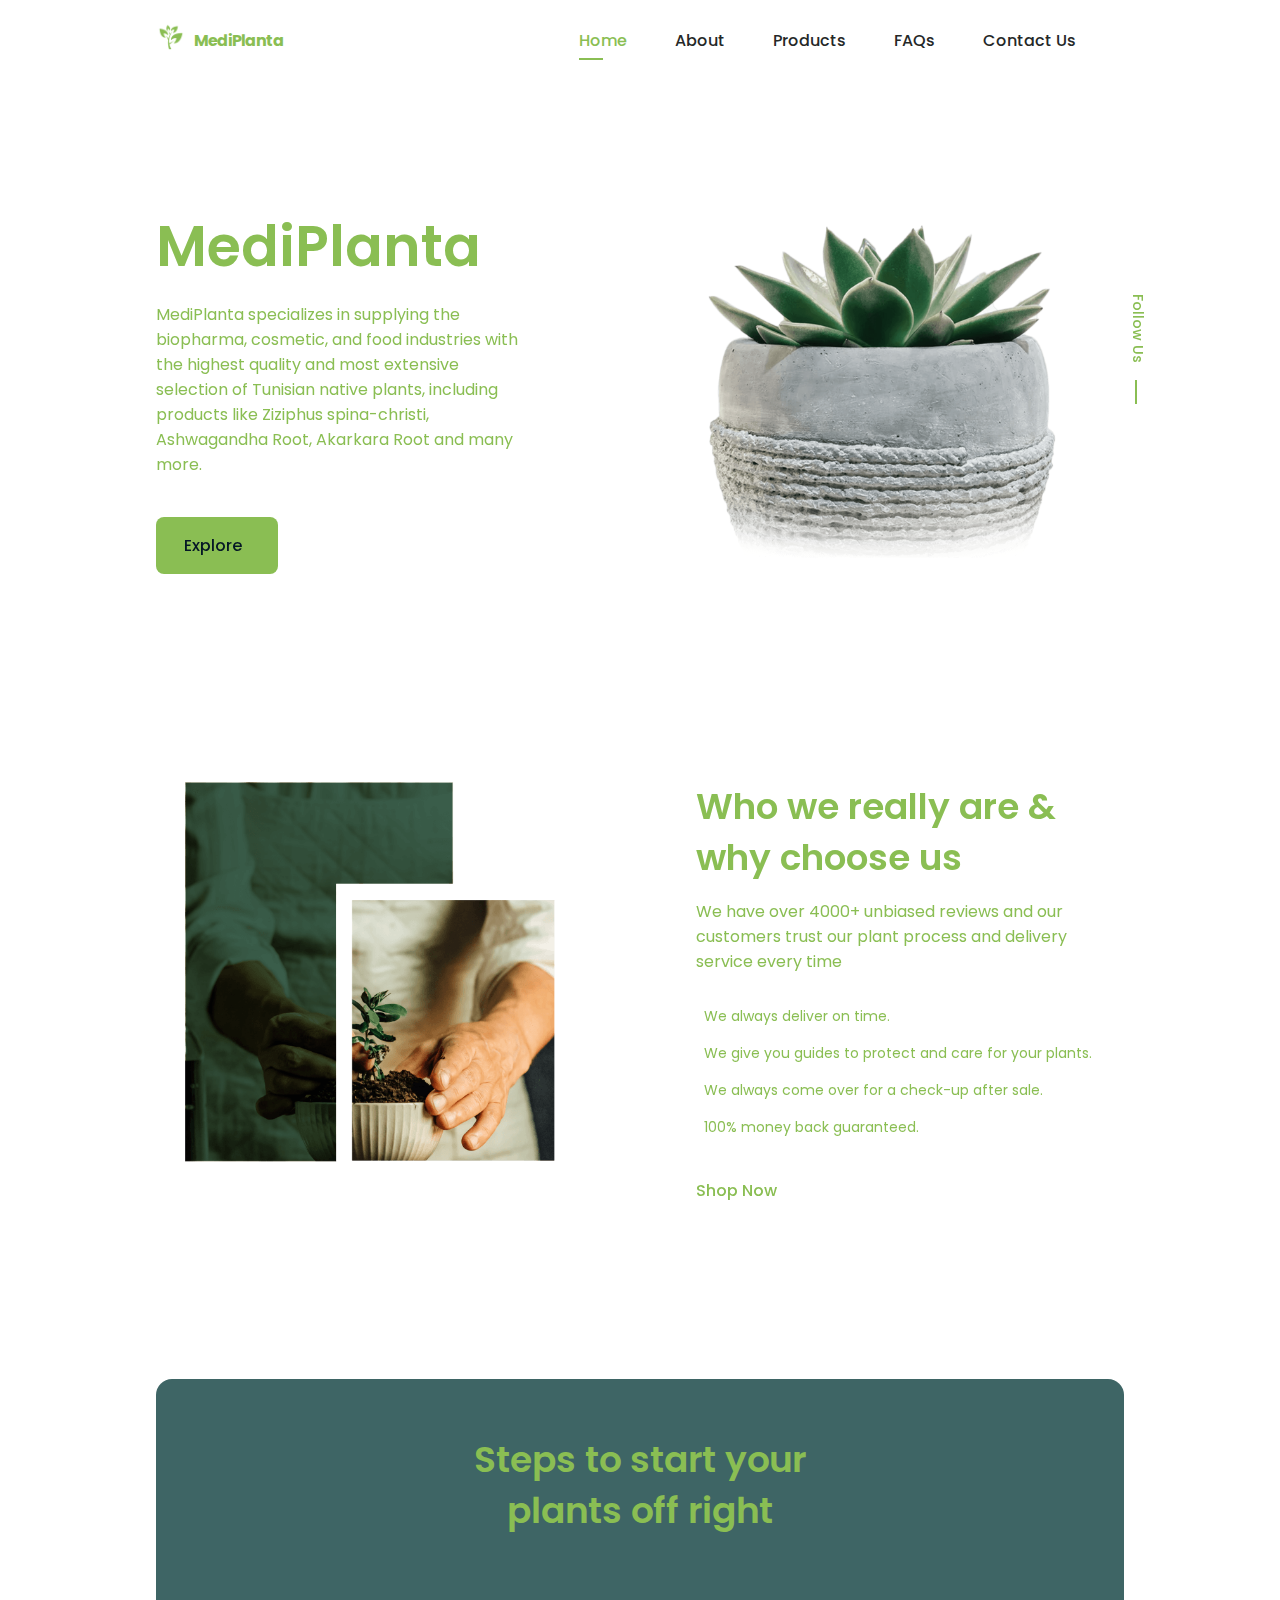
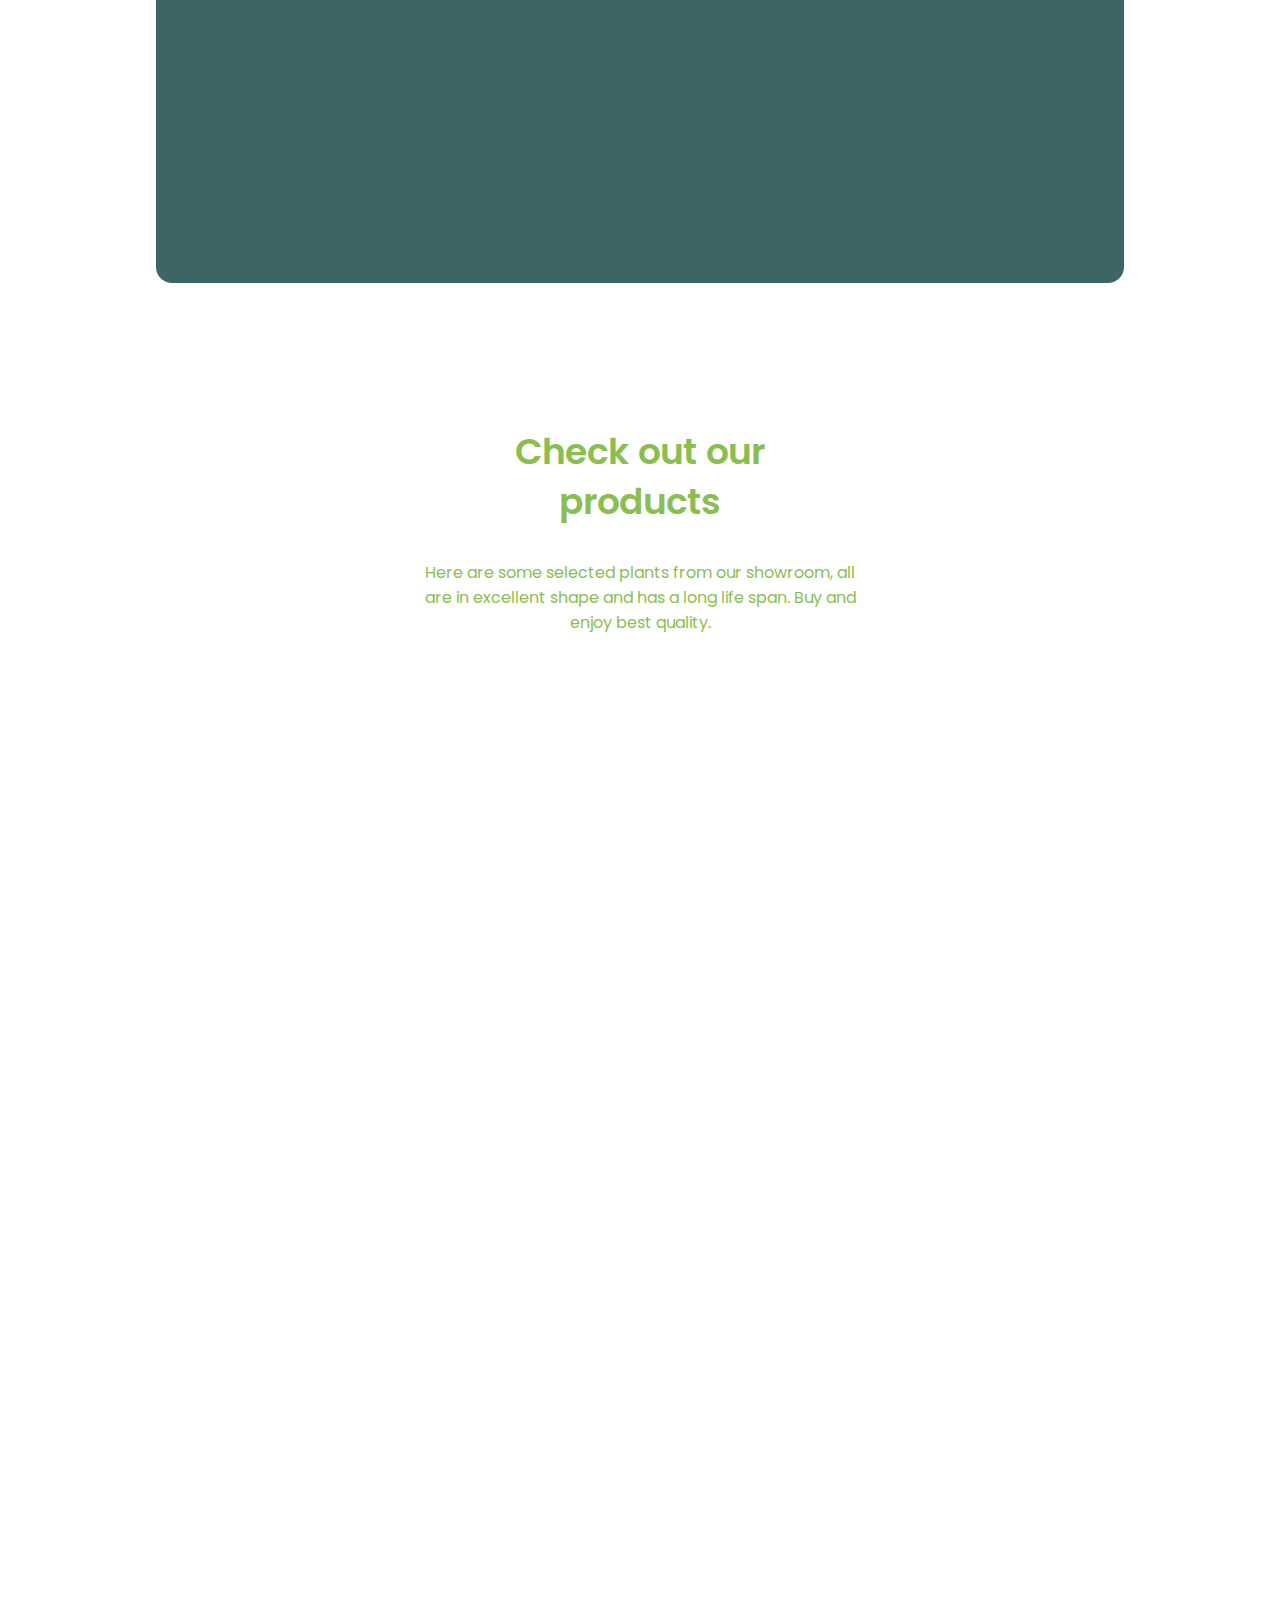
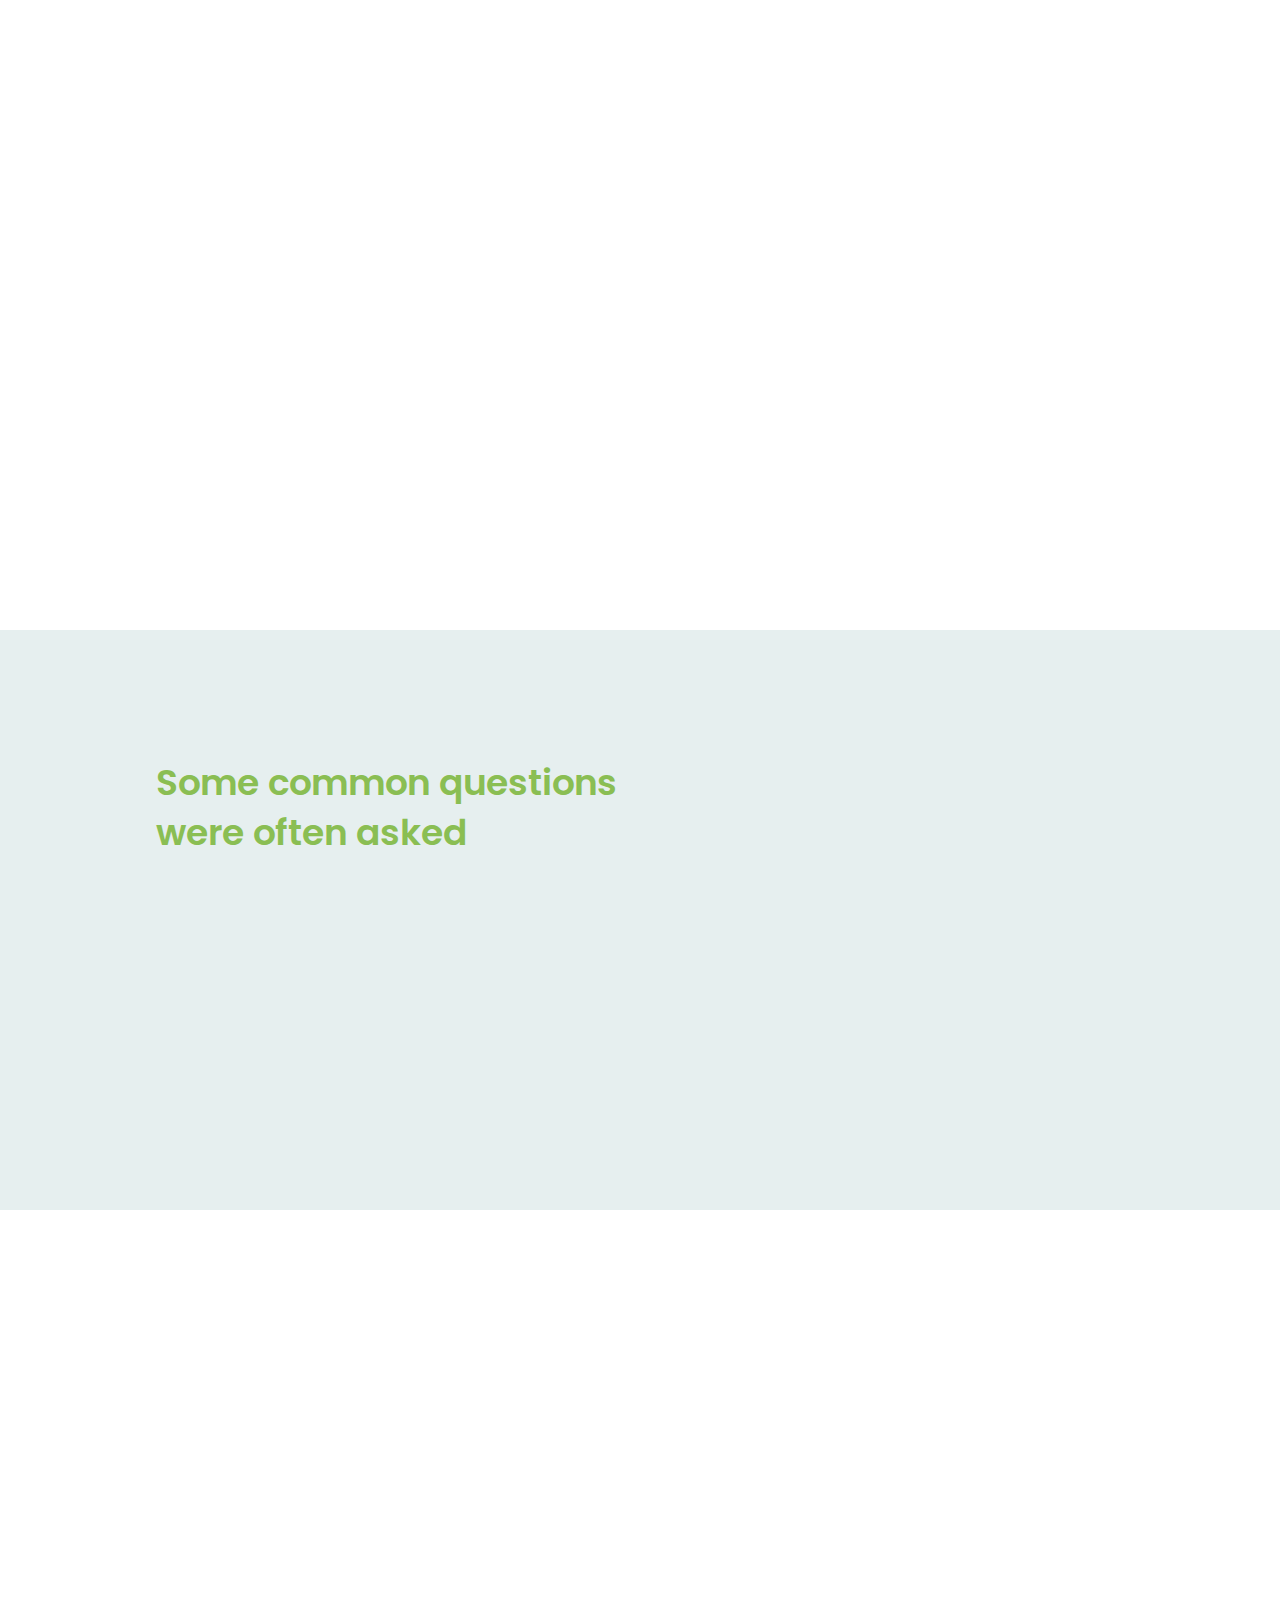
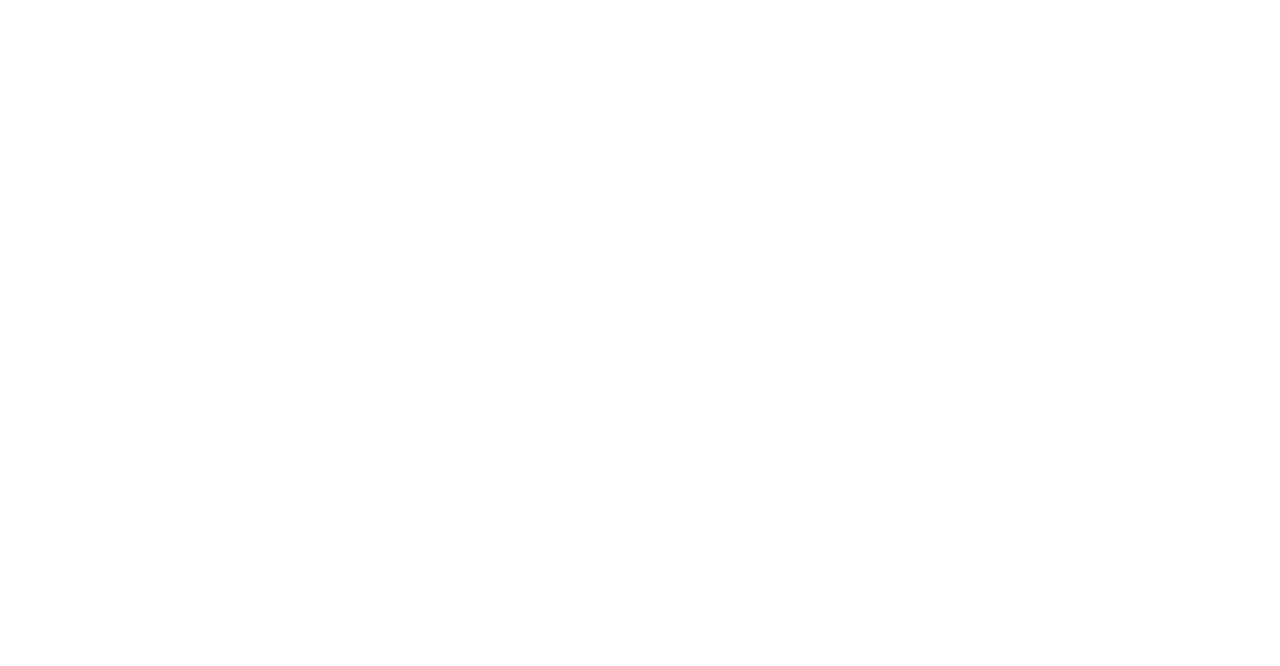
==== commit 46279bd8: "20:10" ====
--- a/index.html
+++ b/index.html
@@ -258,20 +258,20 @@
                         </a>
                     </article>
 
-                   <!-- <article class="product__card">
+                    <article class="product__card">
                         <a href="Details/details6.html">
                             <div class="product__circle"></div>
 
                             <div class="product__carre">
                                 <img src="assets/img/6.png" alt="" class="product__img" >
                             </div>
-                            <h3 class="product__title">Lemon balm (Melissa officinalis)</h3>
-
-                            <button class="button&#45;&#45;flex product__button">
-                                <i class="ri-shopping-bag-line"></i>
-                            </button>
-                        </a>
-                    </article>-->
+                            <h3 class="product__title">Juniper</h3>
+
+                            <button class="button--flex product__button">
+                                <i class="ri-shopping-bag-line"></i>
+                            </button>
+                        </a>
+                    </article>
                     <article class="product__card">
                         <a href="Details/details7.html">
                             <div class="product__circle"></div>
@@ -332,35 +332,35 @@
                         </a>
                     </article>
 
-                    <!--<article class="product__card">
+                    <article class="product__card">
                         <a href="Details/details11.html">
                             <div class="product__circle"></div>
 
                             <div class="product__carre">
                                 <img src="assets/img/11.png" alt="" class="product__img" >
                             </div>
-                            <h3 class="product__title">NA</h3>
-
-                            <button class="button&#45;&#45;flex product__button">
-                                <i class="ri-shopping-bag-line"></i>
-                            </button>
-                        </a>
-                    </article>-->
-
-                   <!-- <article class="product__card">
+                            <h3 class="product__title">Senna</h3>
+
+                            <button class="button--flex product__button">
+                                <i class="ri-shopping-bag-line"></i>
+                            </button>
+                        </a>
+                    </article>
+
+                    <article class="product__card">
                         <a href="Details/details12.html">
                             <div class="product__circle"></div>
 
                             <div class="product__carre">
                                 <img src="assets/img/12.png" alt="" class="product__img" >
                             </div>
-                            <h3 class="product__title">Green Plant</h3>
-
-                            <button class="button&#45;&#45;flex product__button">
-                                <i class="ri-shopping-bag-line"></i>
-                            </button>
-                        </a>
-                    </article>-->
+                            <h3 class="product__title">Juniper</h3>
+
+                            <button class="button--flex product__button">
+                                <i class="ri-shopping-bag-line"></i>
+                            </button>
+                        </a>
+                    </article>
 
                     <article class="product__card">
                         <a href="Details/details13.html">
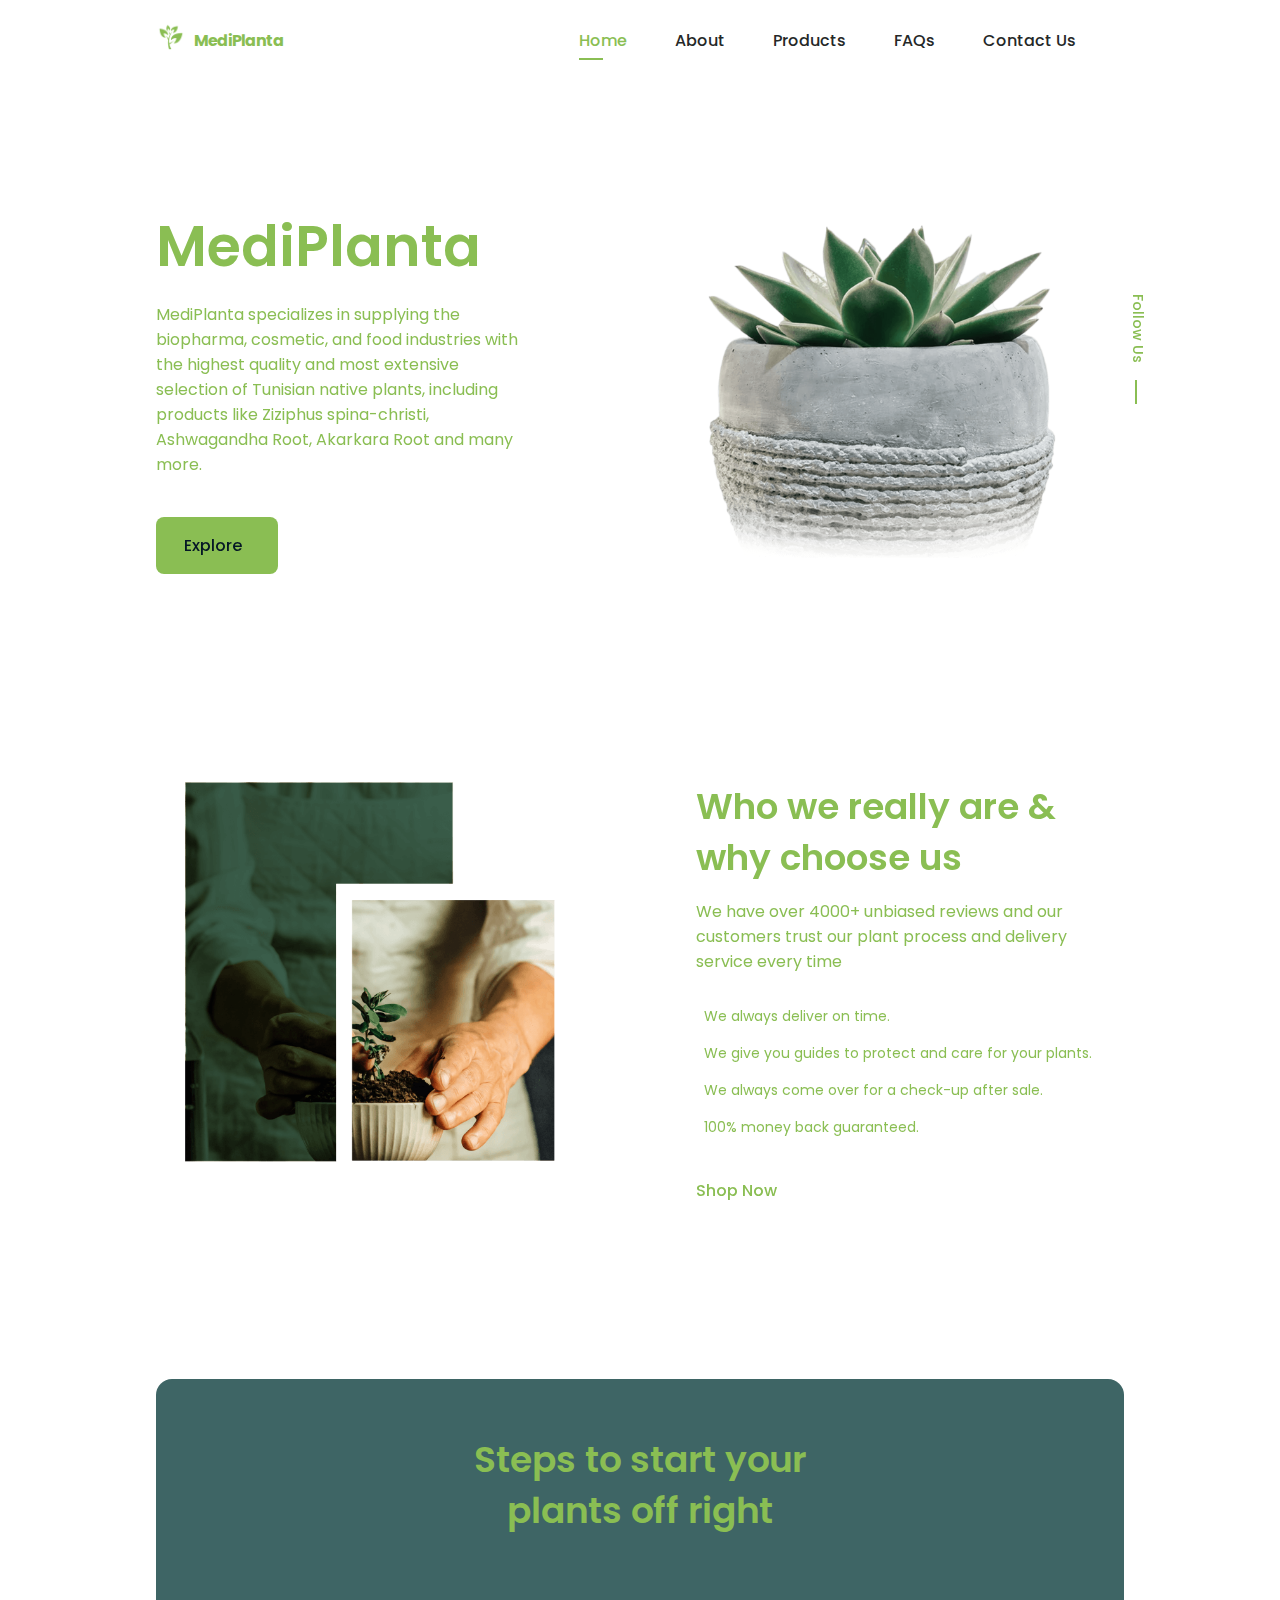
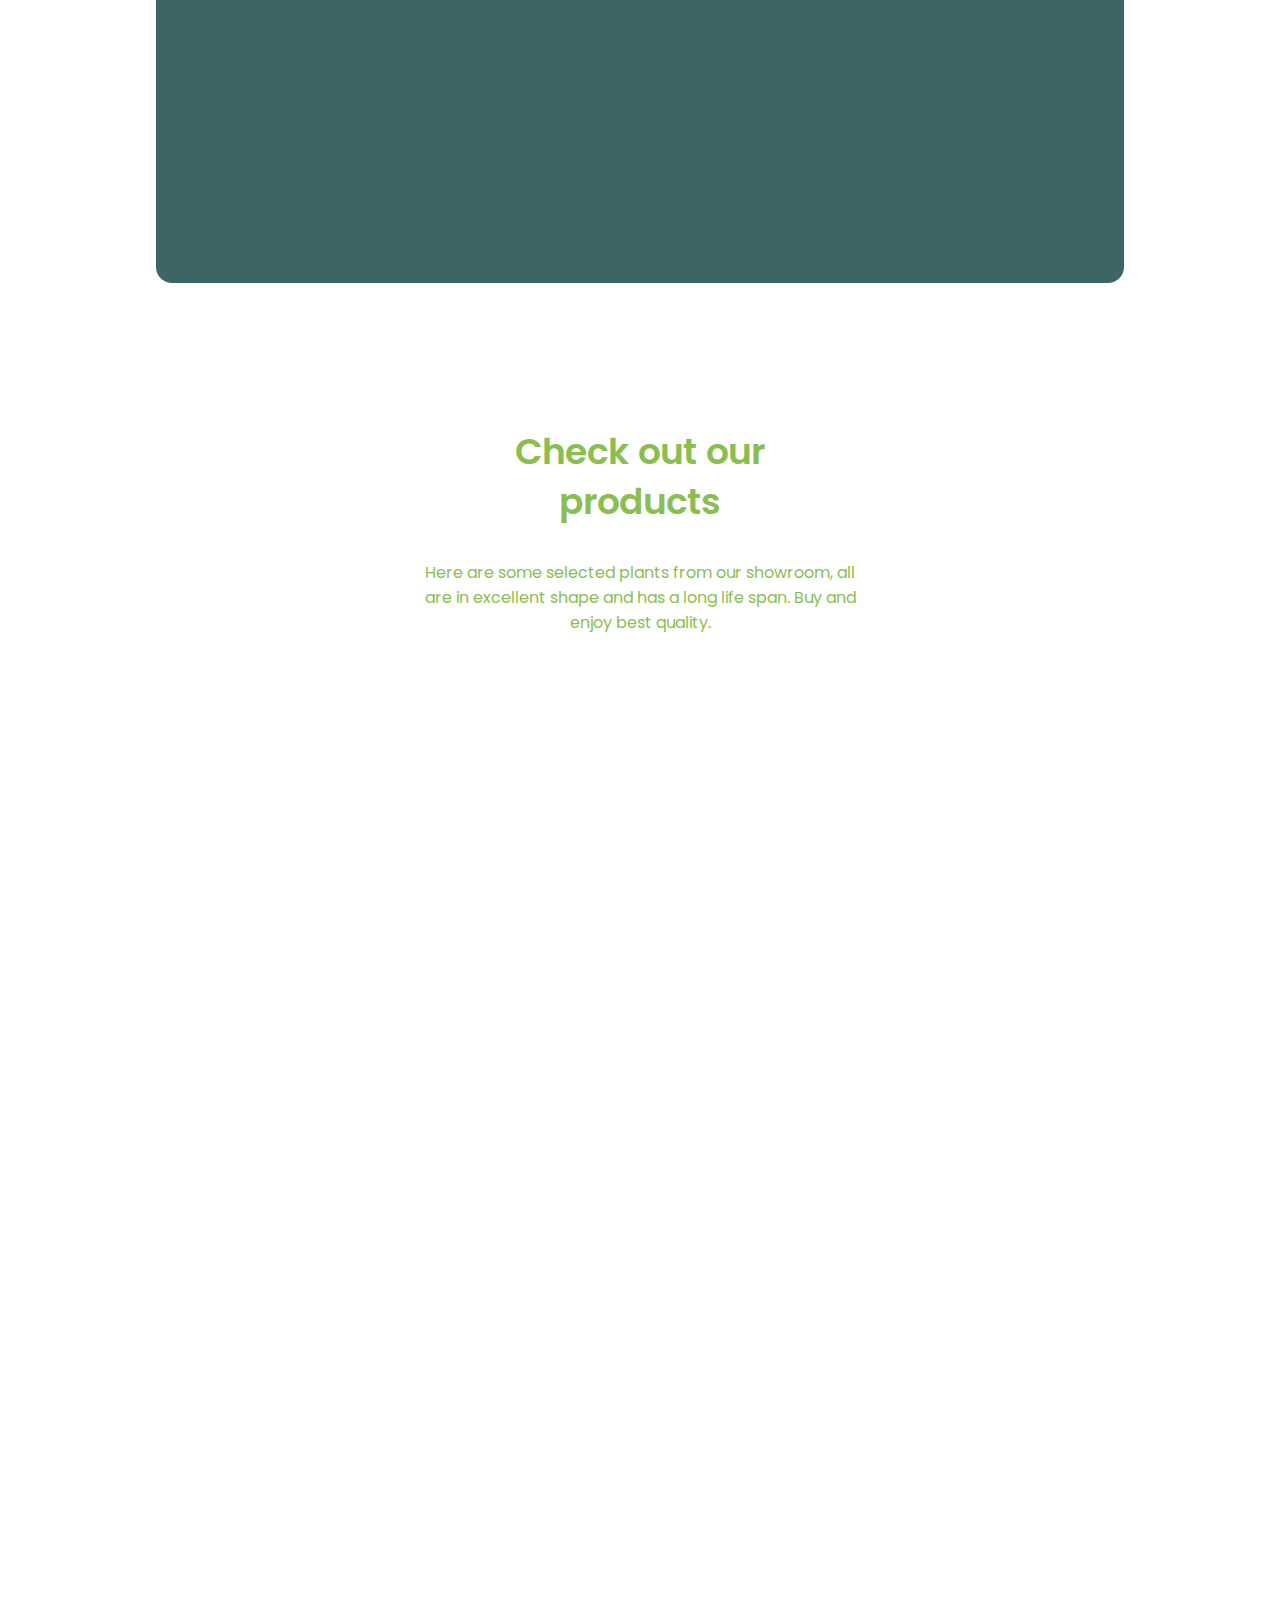
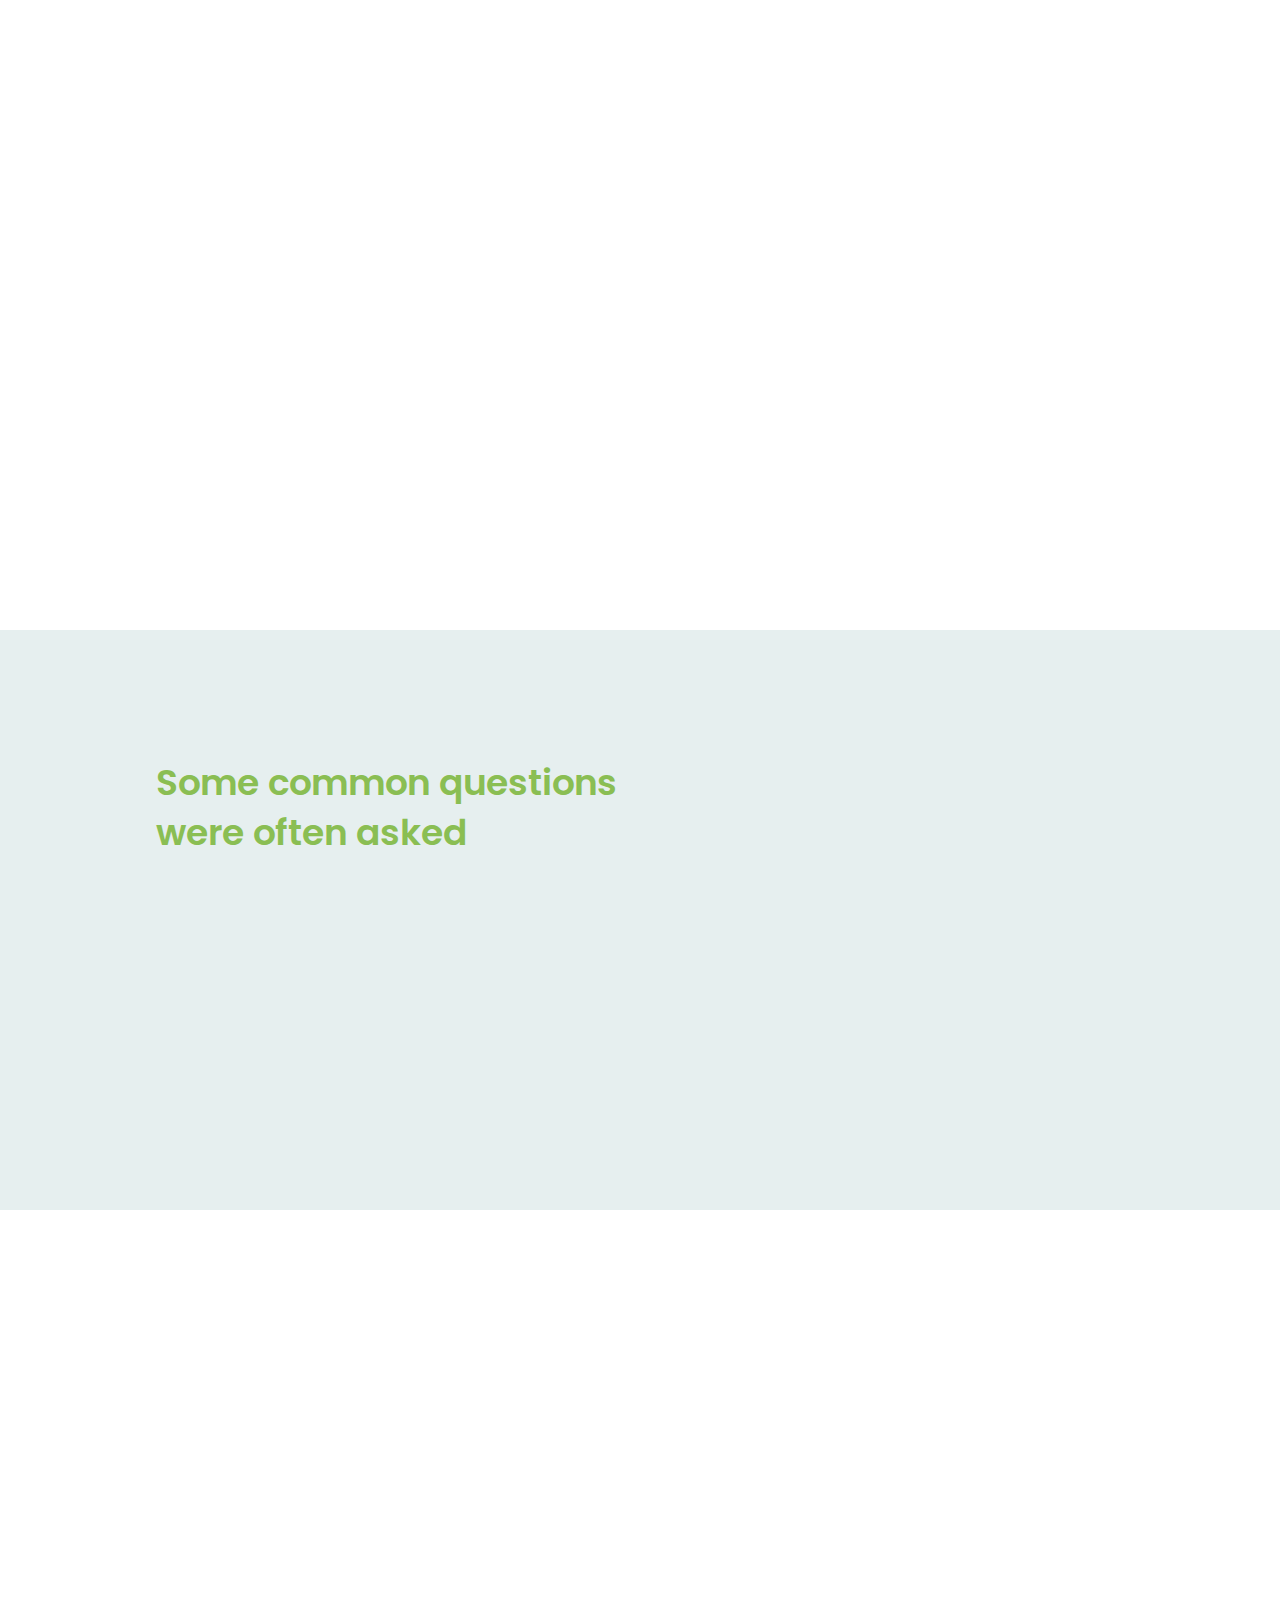
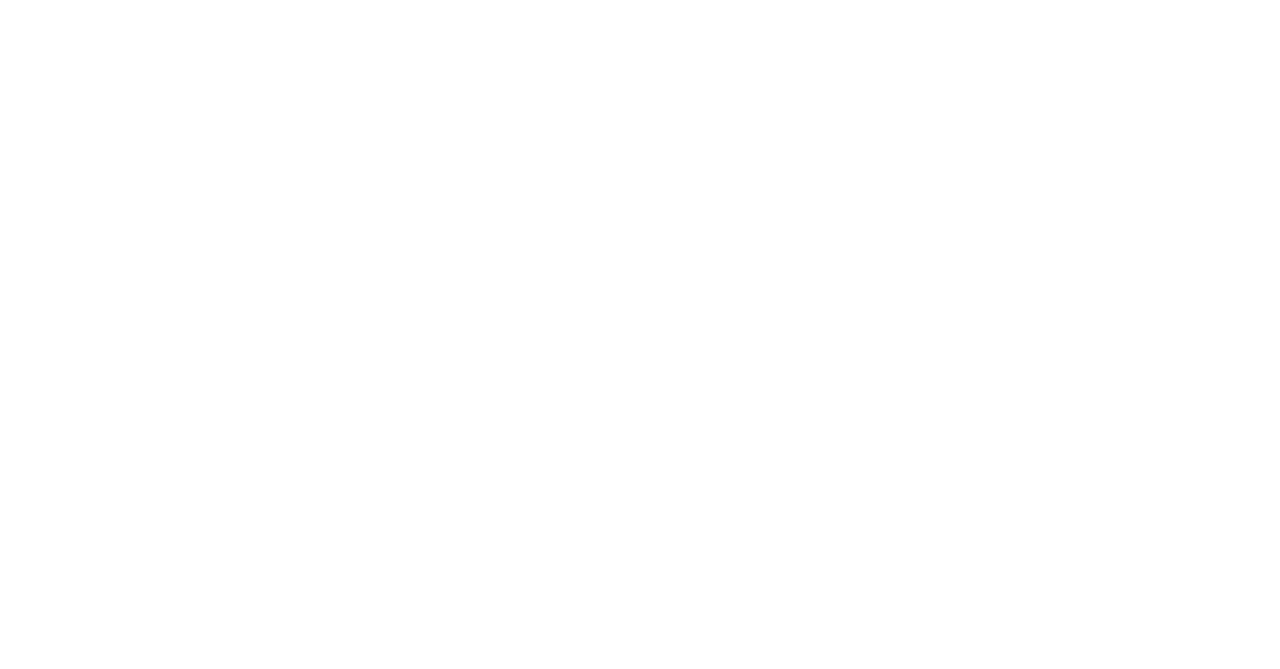
==== commit ad8fa035: "20:11" ====
--- a/index.html
+++ b/index.html
@@ -5,7 +5,7 @@
         <meta name="viewport" content="width=device-width, initial-scale=1.0">
 
         <!--=============== FAVICON ===============-->
-        <link rel="shortcut icon" href="assets/img/medi.png" type="image/x-icon">
+        <link rel="shortcut icon" href="assets/img/medi.ico" type="image/x-icon">
 
         <!--=============== REMIX ICONS ===============-->
         <link href="https://cdn.jsdelivr.net/npm/remixicon@2.5.0/fonts/remixicon.css" rel="stylesheet">
@@ -503,6 +503,11 @@
                                     <i class="ri-phone-line contact__icon"></i>
                                     +216 24 956 913
                                 </span>
+                                <br/>
+                                <span class="contact__description">
+                                    <i class="ri-phone-line contact__icon"></i>
+                                    +49 1789203215
+                                </span>
                             </div>
 
                             <div class="contact__information">
@@ -579,7 +584,7 @@
 
                     <ul class="footer__data">
                         <li class="footer__information">+216 24 956 913</li>
-                        
+                        <li class="footer__information">+49 1789203215</li>
                         <div class="footer__social">
                             <a href="https://www.facebook.com/" class="footer__social-link">
                                 <i class="ri-facebook-fill"></i>
